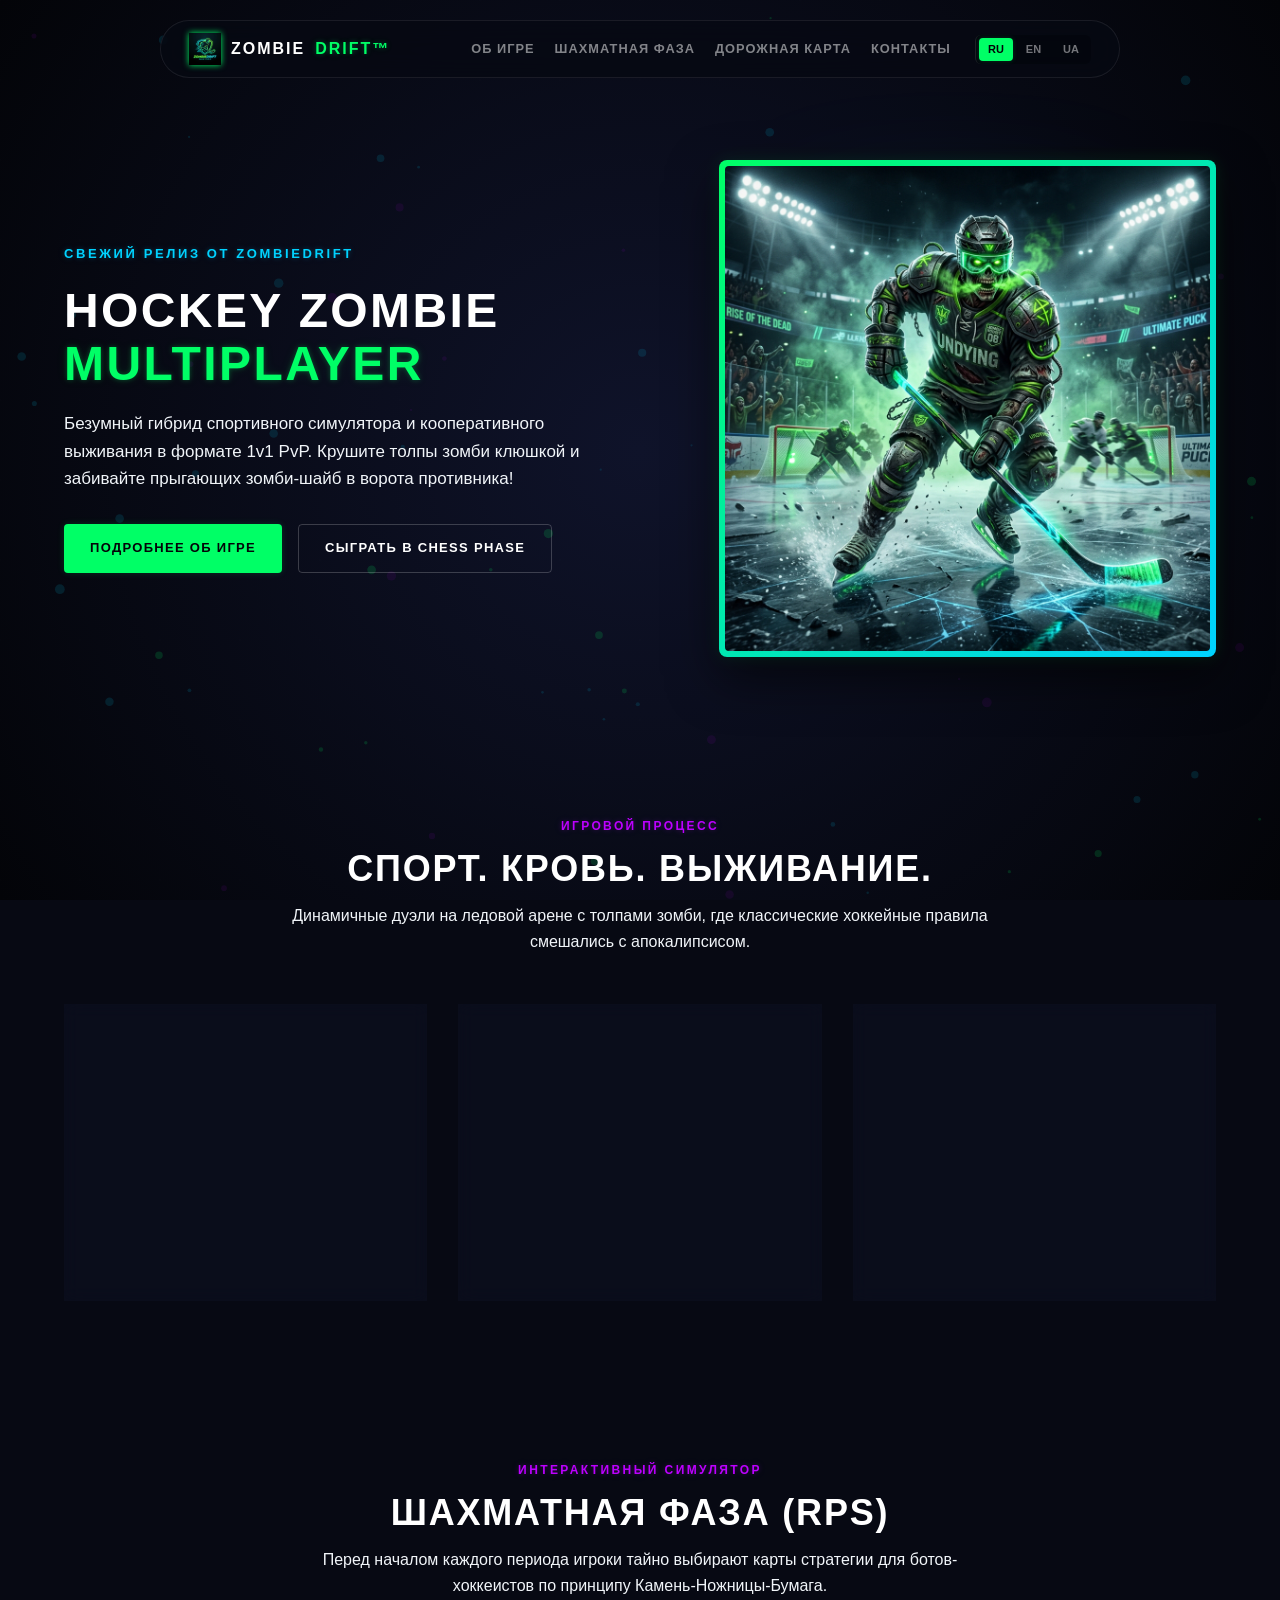
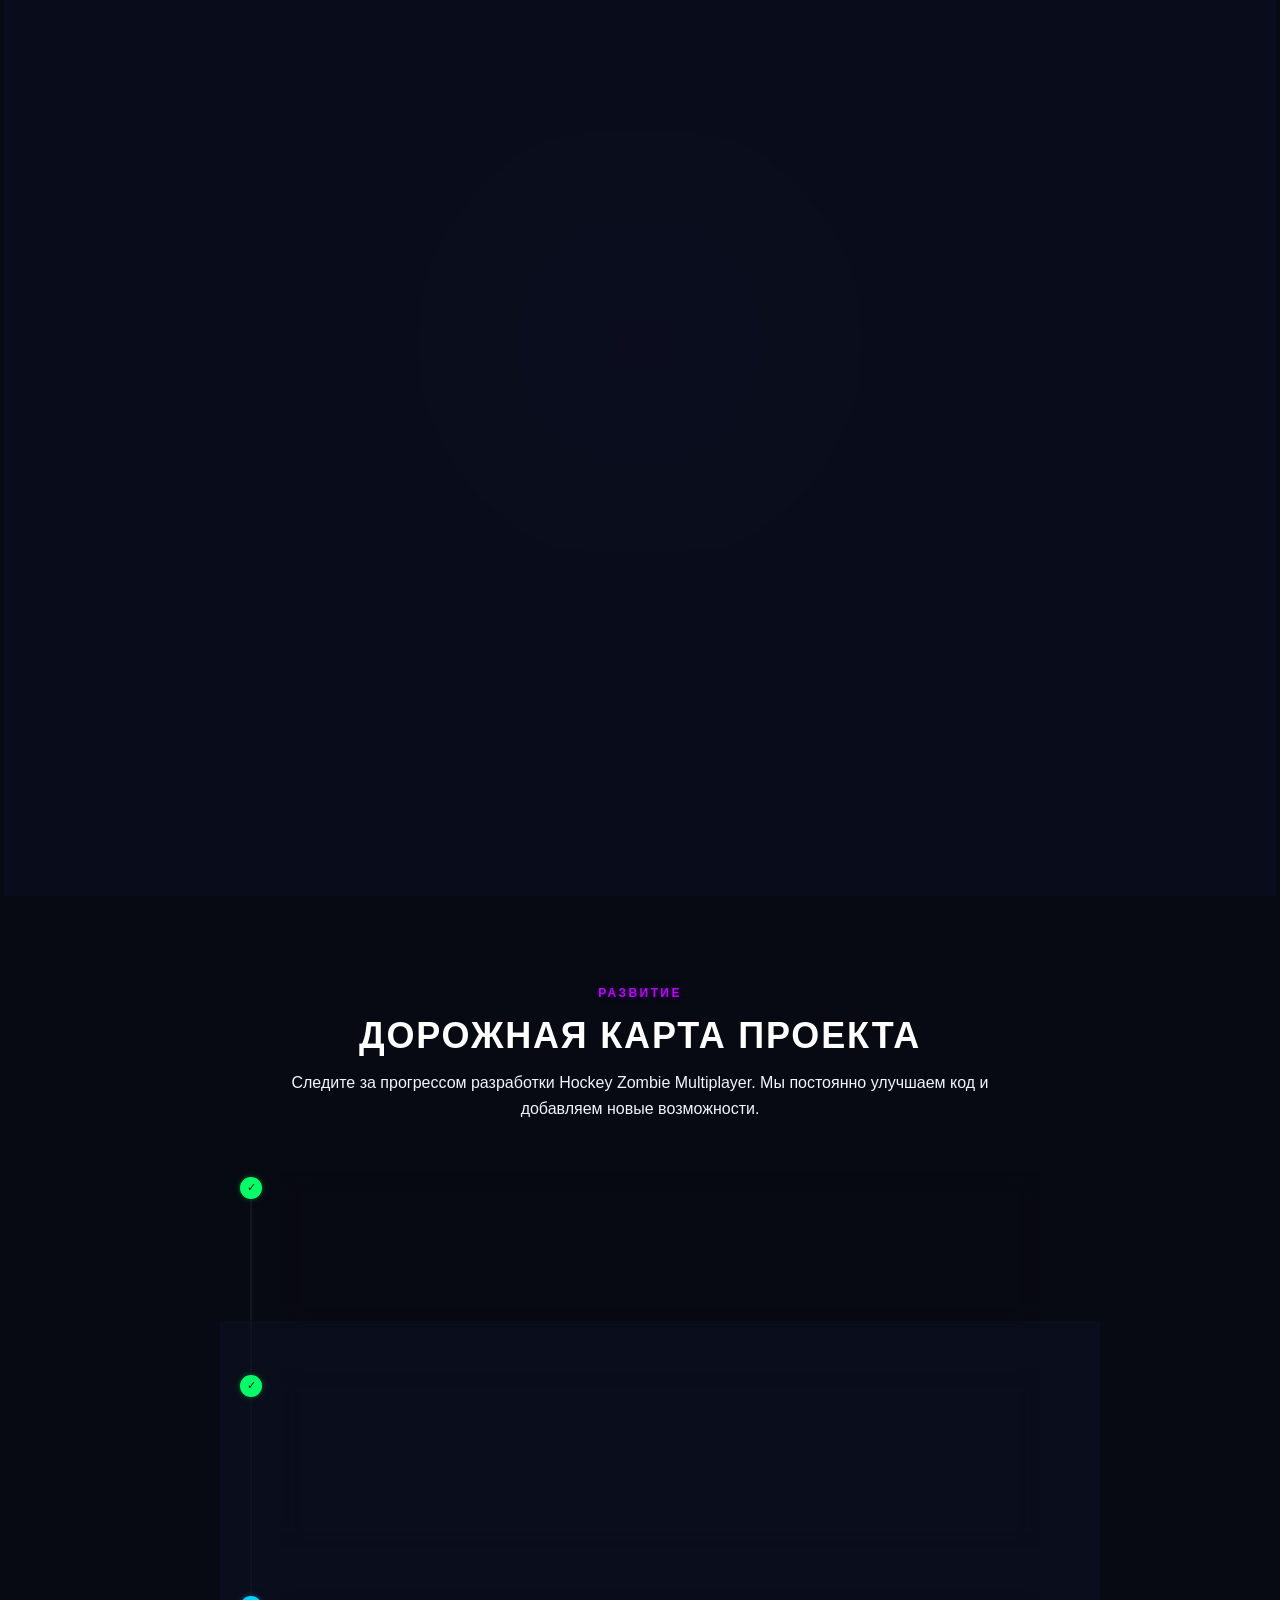
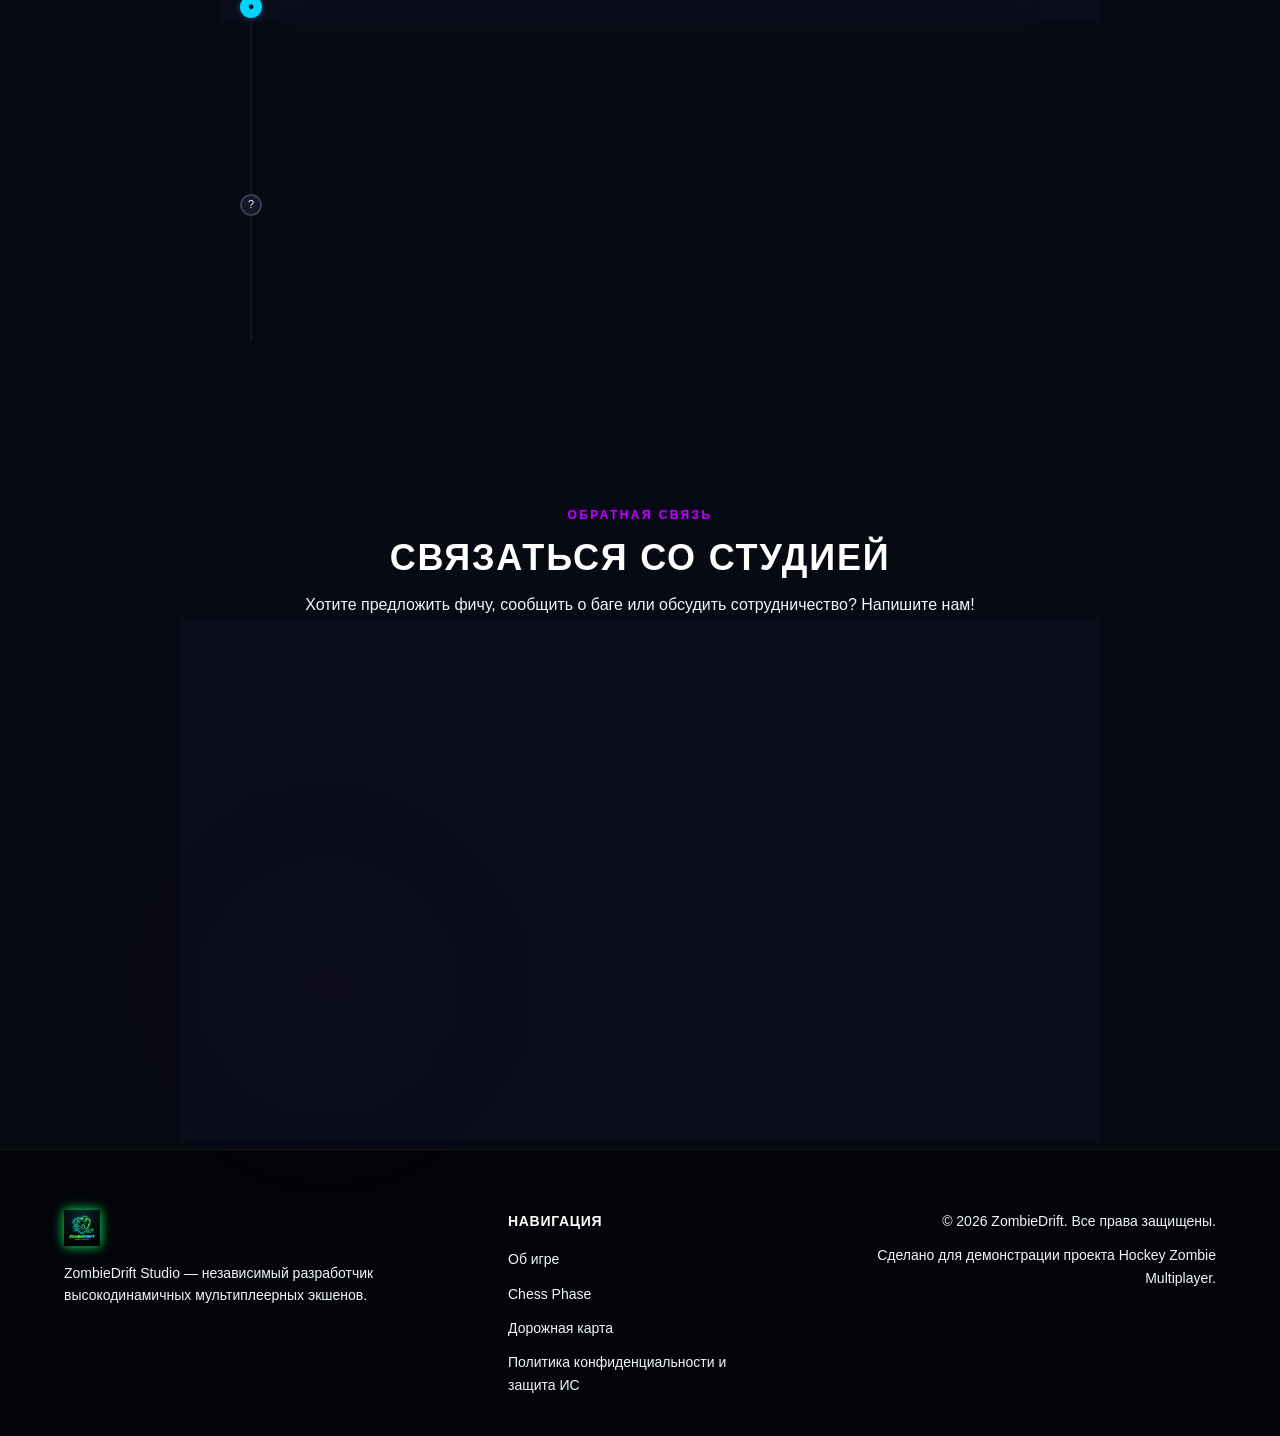
==== index.html @ 7e58b47f "Update index.html" ====
<!DOCTYPE html>
<html lang="ru">
<head>
    <meta charset="UTF-8">
    <meta name="viewport" content="width=device-width, initial-scale=1.0">
    <title data-i18n="doc-title">ZombieDrift Studio™ | Hockey Zombie Multiplayer™</title>
    <meta name="description" content="Официальный сайт игровой студии ZombieDrift. Разработчики безумного спортивного экшена Hockey Zombie Multiplayer. Узнайте больше об игре, игровом процессе и технологиях.">
    <meta name="keywords" content="ZombieDrift, Hockey Zombie, Hockey Zombie Multiplayer, PurrNet, Zero-GC, Unity, 1v1 PvP, инди-игры">
    <link rel="icon" type="image/png" href="assets/zombiedrift_logo.png">
    <link rel="canonical" href="https://zombiedrift.github.io/">
    <meta name="robots" content="index, follow">
    
    <link rel="stylesheet" href="style.css">
</head>
<body>
    <!-- Background Canvas for tech particle effect -->
    <canvas id="bg-canvas"></canvas>

    <!-- Floating Pill Navigation (W&P Style) -->
    <header>
        <nav class="site-nav fade-in" id="site-nav">
            <a href="#hero" class="site-nav__brand">
                <img src="assets/zombiedrift_logo.png" alt="ZombieDrift Logo" class="site-nav__logo">
                <span class="brand-zombie">ZOMBIE</span><span class="brand-drift">DRIFT™</span>
            </a>
            <div class="site-nav__links" id="nav-links">
                <a href="#about-game" class="nav-link" data-i18n="nav-about">
                    <span class="nav-text-desktop">Об игре</span>
                    <span class="nav-text-mobile">Игра</span>
                </a>
                <a href="#chess-phase" class="nav-link" data-i18n="nav-chess">
                    <span class="nav-text-desktop">Шахматная фаза</span>
                    <span class="nav-text-mobile">Chess</span>
                </a>

                <a href="#roadmap" class="nav-link" data-i18n="nav-roadmap">
                    <span class="nav-text-desktop">Дорожная карта</span>
                    <span class="nav-text-mobile">Roadmap</span>
                </a>
                <a href="#contact" class="nav-link" data-i18n="nav-contact">
                    <span class="nav-text-desktop">Контакты</span>
                    <span class="nav-text-mobile">📩</span>
                </a>

                <!-- Language Switcher inside nav links -->
                <div class="lang-switch-wrapper">
                    <button class="lang-btn active" data-lang="ru">RU</button>
                    <button class="lang-btn" data-lang="en">EN</button>
                    <button class="lang-btn" data-lang="ua">UA</button>
                </div>
            </div>

            <!-- Hamburger for mobile -->
            <button class="menu-toggle" id="menu-toggle" aria-label="Toggle Menu">
                <span></span>
                <span></span>
                <span></span>
            </button>
        </nav>
    </header>

    <main>
        <!-- Hero Section -->
        <section class="hero-section" id="hero">
            <div class="hero-glow"></div>
            <div class="container hero-container">
                <div class="hero-content">
                    <span class="hero-tagline" data-i18n="hero-tag">Свежий релиз от ZombieDrift</span>
                    <h1 class="hero-title" data-i18n="hero-title">HOCKEY ZOMBIE<br><span class="highlight-text">MULTIPLAYER</span></h1>
                    <p class="hero-desc" data-i18n="hero-desc">
                        Безумный гибрид спортивного симулятора и кооперативного выживания в формате 1v1 PvP. Крушите толпы зомби клюшкой и забивайте прыгающих зомби-шайб в ворота противника!
                    </p>
                    <div class="hero-buttons">
                        <a href="#about-game" class="btn btn-primary" id="btn-hero-learn" data-i18n="btn-learn">Подробнее об игре</a>
                        <a href="#chess-phase" class="btn btn-secondary" id="btn-hero-play" data-i18n="btn-play-sim">Сыграть в Chess Phase</a>
                    </div>
                </div>
                <div class="hero-visual">
                    <div class="image-wrapper">
                        <img src="assets/hockey_zombie_hero.png" alt="Hockey Zombie Gameplay Hero" class="hero-img">
                        <div class="neon-border-glow"></div>
                    </div>
                </div>
            </div>
        </section>

        <!-- About Game Section -->
        <section class="about-game-section" id="about-game">
            <div class="container">
                <div class="section-header">
                    <span class="section-tag" data-i18n="about-tag">Игровой процесс</span>
                    <h2 class="section-title" data-i18n="about-title">СПОРТ. КРОВЬ. ВЫЖИВАНИЕ.</h2>
                    <p class="section-subtitle" data-i18n="about-subtitle">Динамичные дуэли на ледовой арене с толпами зомби, где классические хоккейные правила смешались с апокалипсисом.</p>
                </div>

                <div class="features-grid">
                    <div class="feature-card">
                        <div class="card-icon icon-pvp"></div>
                        <h3 class="card-title" data-i18n="feat1-title">Интенсивный 1v1 PvP</h3>
                        <p class="card-desc" data-i18n="feat1-desc">Вы играете против реального оппонента. Контролируйте лед, командуйте ботами-помощниками и защищайте свои ворота.</p>
                    </div>
                    <div class="feature-card">
                        <div class="card-icon icon-jumper"></div>
                        <h3 class="card-title" data-i18n="feat2-title">Живые "Зомби-Шайбы"</h3>
                        <p class="card-desc" data-i18n="feat2-desc">Обычные шайбы устарели! Выслеживайте особых зомби-прыгунов (Jumpers), захватывайте их клюшкой и запускайте мощными бросками в ворота.</p>
                    </div>
                    <div class="feature-card">
                        <div class="card-icon icon-horde"></div>
                        <h3 class="card-title" data-i18n="feat3-title">50+ Зомби на арене</h3>
                        <p class="card-desc" data-i18n="feat3-desc">Толпы ходячих мертвецов постоянно мешают игре. Зачищайте лед сильными ударами клюшки, чтобы пробиться к цели.</p>
                    </div>
                </div>
            </div>
        </section>

        <!-- Interactive Chess Phase Simulator -->
        <section class="chess-phase-section" id="chess-phase">
            <div class="section-glow"></div>
            <div class="container">
                <div class="section-header">
                    <span class="section-tag" data-i18n="chess-tag">Интерактивный симулятор</span>
                    <h2 class="section-title" data-i18n="chess-title">ШАХМАТНАЯ ФАЗА (RPS)</h2>
                    <p class="section-subtitle" data-i18n="chess-subtitle">Перед началом каждого периода игроки тайно выбирают карты стратегии для ботов-хоккеистов по принципу Камень-Ножницы-Бумага.</p>
                </div>

                <div class="chess-simulator-box">
                    <div class="simulator-intro">
                        <h3 data-i18n="chess-intro-title">Выберите карту стратегии на следующий период:</h3>
                        <p data-i18n="chess-intro-desc">Ваша тактика определит баффы характеристик (скорость, сила удара, здоровье) ваших ботов-помощников.</p>
                    </div>

                    <div class="cards-container">
                        <div class="chess-card" data-card="attack" id="card-attack">
                            <div class="card-inner">
                                <div class="card-accent accent-attack"></div>
                                <div class="card-glow"></div>
                                <h4 class="card-type" data-i18n="card-att-title">АТАКА</h4>
                                <div class="card-icon-illustration">⚔️</div>
                                <p class="card-benefit" data-i18n="card-att-benefit">Побеждает Контроль<br><small>+25% Сила удара</small></p>
                            </div>
                        </div>

                        <div class="chess-card" data-card="control" id="card-control">
                            <div class="card-inner">
                                <div class="card-accent accent-control"></div>
                                <div class="card-glow"></div>
                                <h4 class="card-type" data-i18n="card-ctrl-title">КОНТРОЛЬ</h4>
                                <div class="card-icon-illustration">🛡️</div>
                                <p class="card-benefit" data-i18n="card-ctrl-benefit">Побеждает Защиту<br><small>+20% Скорость бега</small></p>
                            </div>
                        </div>

                        <div class="chess-card" data-card="defense" id="card-defense">
                            <div class="card-inner">
                                <div class="card-accent accent-defense"></div>
                                <div class="card-glow"></div>
                                <h4 class="card-type" data-i18n="card-def-title">ЗАЩИТА</h4>
                                <div class="card-icon-illustration">🧱</div>
                                <p class="card-benefit" data-i18n="card-def-benefit">Побеждает Атаку<br><small>+30% Здоровье ботов</small></p>
                            </div>
                        </div>
                    </div>

                    <div class="sim-controls">
                        <button id="btn-reveal-choice" class="btn btn-primary btn-disabled" disabled data-i18n="btn-reveal">Раскрыть карты</button>
                        <button id="btn-reset-sim" class="btn btn-secondary btn-hidden" data-i18n="btn-reset">Начать заново</button>
                    </div>

                    <!-- Simulator Output Screen -->
                    <div class="simulator-screen" id="sim-screen">
                        <div class="screen-layout">
                            <div class="player-slot">
                                <h5 data-i18n="sim-your-choice">Ваш выбор</h5>
                                <div class="slot-visual" id="slot-player">—</div>
                            </div>
                            <div class="vs-divider">VS</div>
                            <div class="opponent-slot">
                                <h5 data-i18n="sim-opp-choice">Выбор Соперника</h5>
                                <div class="slot-visual" id="slot-opponent">—</div>
                            </div>
                        </div>
                        <div class="screen-result" id="screen-result-text" data-i18n="sim-start-prompt">Выберите карту выше, чтобы начать...</div>
                    </div>
                </div>
            </div>
        </section>



        <!-- Roadmap / Devlog Section -->
        <section class="roadmap-section" id="roadmap">
            <div class="container">
                <div class="section-header">
                    <span class="section-tag" data-i18n="road-tag">Развитие</span>
                    <h2 class="section-title" data-i18n="road-title">ДОРОЖНАЯ КАРТА ПРОЕКТА</h2>
                    <p class="section-subtitle" data-i18n="road-subtitle">Следите за прогрессом разработки Hockey Zombie Multiplayer. Мы постоянно улучшаем код и добавляем новые возможности.</p>
                </div>

                <div class="roadmap-timeline">
                    <div class="timeline-item completed">
                        <div class="timeline-badge">✓</div>
                        <div class="timeline-content glass-panel">
                            <span class="timeline-date" data-i18n="road-date1">Апрель 2026</span>
                            <h4 data-i18n="road-title1">Игровой пайплайн и ИИ ботов</h4>
                            <p data-i18n="road-desc1">Реализован полный цикл 3-периодного матча, сетевая фаза выбора карт стратегий (Chess Phase) и авторитетный ИИ ботов-хоккеистов, способных бить зомби и забивать прыгунов.</p>
                        </div>
                    </div>

                    <div class="timeline-item completed">
                        <div class="timeline-badge">✓</div>
                        <div class="timeline-content glass-panel">
                            <span class="timeline-date" data-i18n="road-date2">Май 2026</span>
                            <h4 data-i18n="road-title2">Физическая стабильность и кастомизация</h4>
                            <p data-i18n="road-desc2">Интегрирован менеджер данных игрока (PlayerDataManager) с поддержкой PlayerPrefs. Добавлена NaN-валидация для пресечения PhysX крашей на сервере. Подготовлен визуальный контроллер смены материалов.</p>
                        </div>
                    </div>

                    <div class="timeline-item active">
                        <div class="timeline-badge">●</div>
                        <div class="timeline-content glass-panel animate-pulse-border">
                            <span class="timeline-date" data-i18n="road-date3">Июнь 2026 (Текущий этап)</span>
                            <h4 data-i18n="road-title3">🧟 Исправление синхронизации зомби & Скины</h4>
                            <p data-i18n="road-desc3">Оптимизация работы Rigidbody и NavMeshAgent зомби на стороне клиента (избавление от подергиваний). Развертывание UI смены скинов хоккеистов на ParrelSync мультиплеерных тестах.</p>
                        </div>
                    </div>

                    <div class="timeline-item future">
                        <div class="timeline-badge">?</div>
                        <div class="timeline-content glass-panel">
                            <span class="timeline-date" data-i18n="road-date4">Июль - Август 2026</span>
                            <h4 data-i18n="road-title4">Геймплей и защита</h4>
                            <p data-i18n="road-desc4">Внедрение механики фрейл-стейта при пропущенных голах от зомби, аудиосистемы озвучки голов и серверного античита (Server-side validation) с лагокомпенсацией для "шайбы".</p>
                        </div>
                    </div>
                </div>
            </div>
        </section>

        <!-- Contact Section -->
        <section class="contact-section" id="contact">
            <div class="contact-glow"></div>
            <div class="container">
                <div class="section-header">
                    <span class="section-tag" data-i18n="cont-tag">Обратная связь</span>
                    <h2 class="section-title" data-i18n="cont-title">СВЯЗАТЬСЯ СО СТУДИЕЙ</h2>
                    <p class="section-subtitle" data-i18n="cont-subtitle">Хотите предложить фичу, сообщить о баге или обсудить сотрудничество? Напишите нам!</p>
                </div>

                <div class="contact-box glass-panel">
                    <form id="studio-contact-form" class="contact-form">
                        <div class="form-row">
                            <div class="form-col">
                                <label for="form-name" data-i18n="cont-label-name">Ваше имя</label>
                                <input type="text" id="form-name" required placeholder="Максим">
                            </div>
                            <div class="form-col">
                                <label for="form-email" data-i18n="cont-label-email">Эл. почта</label>
                                <input type="email" id="form-email" required placeholder="player@zombiedrift.com">
                            </div>
                        </div>
                        <div class="form-group">
                            <label for="form-message" data-i18n="cont-label-msg">Сообщение</label>
                            <textarea id="form-message" rows="5" required placeholder="Расскажите нам о ваших идеях по улучшению физики зомби или сетевого кода..."></textarea>
                        </div>
                        <div class="form-actions">
                            <button type="submit" id="btn-submit-form" class="btn btn-primary" data-i18n="btn-send">Отправить сообщение</button>
                        </div>
                        <div id="form-feedback" class="form-feedback-message hidden"></div>
                    </form>
                </div>
            </div>
        </section>
    </main>

    <!-- Footer -->
    <footer class="main-footer">
        <div class="container footer-container">
            <div class="footer-brand">
                <img src="assets/zombiedrift_logo.png" alt="ZombieDrift Studio" class="footer-logo">
                <p data-i18n="foot-desc">ZombieDrift Studio — независимый разработчик высокодинамичных мультиплеерных экшенов.</p>
            </div>
            <div class="footer-links">
                <h4 data-i18n="foot-nav-title">Навигация</h4>
                <ul>
                    <li><a href="#about-game" data-i18n="nav-about">Об игре</a></li>
                    <li><a href="#chess-phase" data-i18n="nav-chess">Chess Phase</a></li>

                    <li><a href="#roadmap" data-i18n="nav-roadmap">Дорожная карта</a></li>
                    <li><a href="privacy.html" data-i18n="foot-legal-link">Политика конфиденциальности и защита ИС</a></li>
                </ul>
            </div>
            <div class="footer-credits">
                <p data-i18n="foot-copy">&copy; 2026 ZombieDrift. Все права защищены.</p>
                <p data-i18n="foot-credits">Сделано для демонстрации проекта Hockey Zombie Multiplayer.</p>
            </div>
        </div>
    </footer>

    <script src="script.js"></script>
</body>
</html>
---- style.css ----
/* ==========================================================================
   ZOMBIEDRIFT STUDIO - DESIGN SYSTEM & STYLESHEET
   ========================================================================== */

/* --- Roboto Font Faces (SF Pro Alternative - Full Unicode Support) --- */
@font-face {
    font-family: 'Roboto';
    src: url('assets/fonts/SFPro/Roboto-Regular.woff2') format('woff2');
    font-weight: 400;
    font-style: normal;
    font-display: swap;
}

@font-face {
    font-family: 'Roboto';
    src: url('assets/fonts/SFPro/Roboto-Medium.woff2') format('woff2');
    font-weight: 500;
    font-style: normal;
    font-display: swap;
}

@font-face {
    font-family: 'Roboto';
    src: url('assets/fonts/SFPro/Roboto-Bold.woff2') format('woff2');
    font-weight: 700;
    font-style: normal;
    font-display: swap;
}

/* --- Custom Variables & Theme Tokens --- */
:root {
    --bg-dark: #070913;
    --bg-darker: #030408;
    --bg-panel: rgba(13, 18, 36, 0.55);
    --bg-panel-hover: rgba(22, 30, 58, 0.7);
    --border-glass: 1px solid rgba(255, 255, 255, 0.08);
    --border-glass-active: 1px solid rgba(0, 255, 102, 0.4);
    --shadow-glass: 0 12px 40px 0 rgba(0, 0, 0, 0.6);
    
    /* Neon Colors */
    --neon-green: #00ff66;
    --neon-cyan: #00d2ff;
    --neon-magenta: #bd00ff;
    --neon-purple: #8200ff;
    --neon-gold: #ffcc00;
    
    /* Glow Effects (50% Reduced) */
    --glow-green: 0 0 5px rgba(0, 255, 102, 0.25), 0 0 12px rgba(0, 255, 102, 0.1);
    --glow-cyan: 0 0 5px rgba(0, 210, 255, 0.25), 0 0 12px rgba(0, 210, 255, 0.1);
    --glow-magenta: 0 0 5px rgba(189, 0, 255, 0.25), 0 0 12px rgba(189, 0, 255, 0.1);
    --glow-gold: 0 0 5px rgba(255, 204, 0, 0.25), 0 0 12px rgba(255, 204, 0, 0.1);
    
    /* Typography */
    --font-heading: 'Roboto', -apple-system, BlinkMacSystemFont, "Segoe UI", sans-serif;
    --font-body: 'Roboto', -apple-system, BlinkMacSystemFont, "Segoe UI", sans-serif;
    
    /* Layout Constants */
    --container-width: 1200px;
    --header-height: 80px;
    
    /* Custom Swatch Colors (Used by Player Customizer) */
    --player-color: #00ff66;
    --player-visor-color: #00ff66;
}

/* --- Base & Reset Styles --- */
* {
    box-sizing: border-box;
    margin: 0;
    padding: 0;
}

html {
    scroll-behavior: smooth;
}

body {
    background-color: var(--bg-dark);
    color: #f1f5f9;
    font-family: var(--font-body);
    font-size: 16px;
    line-height: 1.6;
    overflow-x: hidden;
    position: relative;
}

/* Custom Scrollbar */
::-webkit-scrollbar {
    width: 8px;
}
::-webkit-scrollbar-track {
    background: var(--bg-darker);
}
::-webkit-scrollbar-thumb {
    background: #1b223c;
    border-radius: 4px;
}
::-webkit-scrollbar-thumb:hover {
    background: var(--neon-green);
}

/* Background Particle Canvas */
#bg-canvas {
    position: fixed;
    top: 0;
    left: 0;
    width: 100vw;
    height: 100vh;
    z-index: -1;
    pointer-events: none;
    background: radial-gradient(circle at 50% 50%, #0f132a 0%, var(--bg-darker) 100%);
}

/* Typography Presets */
h1, h2, h3, h4, h5, h6 {
    font-family: var(--font-heading);
    font-weight: 700;
    letter-spacing: 0.05em;
    color: #ffffff;
}

a {
    color: inherit;
    text-decoration: none;
}

ul {
    list-style: none;
}

img {
    max-width: 100%;
    height: auto;
    display: block;
}

.container {
    max-width: var(--container-width);
    margin: 0 auto;
    padding: 0 24px;
    position: relative;
    z-index: 1;
}

/* --- Glowing Effects & Text --- */
.highlight-text {
    color: var(--neon-green);
    text-shadow: var(--glow-green);
}

.text-neon-cyan {
    color: var(--neon-cyan);
    text-shadow: var(--glow-cyan);
}

.text-neon-green {
    color: var(--neon-green);
    text-shadow: var(--glow-green);
}

.text-neon-magenta {
    color: var(--neon-magenta);
    text-shadow: var(--glow-magenta);
}

/* --- Common Components (Buttons & Panels) --- */
.btn {
    display: inline-flex;
    align-items: center;
    justify-content: center;
    font-family: var(--font-heading);
    font-size: 13px;
    font-weight: 600;
    text-transform: uppercase;
    letter-spacing: 0.1em;
    padding: 13px 26px;
    border-radius: 4px;
    cursor: pointer;
    transition: all 0.3s cubic-bezier(0.4, 0, 0.2, 1);
    border: none;
    outline: none;
    text-align: center;
}

.btn-sm {
    padding: 10px 18px;
    font-size: 11px;
}

.btn-primary {
    background-color: var(--neon-green);
    color: var(--bg-darker);
    box-shadow: 0 0 7px rgba(0, 255, 102, 0.15);
}

.btn-primary:hover {
    background-color: #ffffff;
    box-shadow: 0 0 25px rgba(255, 255, 255, 0.5);
    transform: translateY(-2px);
}

.btn-secondary {
    background-color: transparent;
    color: #ffffff;
    border: 1px solid rgba(255, 255, 255, 0.2);
}

.btn-secondary:hover {
    border-color: var(--neon-cyan);
    color: var(--neon-cyan);
    box-shadow: 0 0 7px rgba(0, 210, 255, 0.1);
    transform: translateY(-2px);
}

.btn-disabled {
    opacity: 0.5;
    cursor: not-allowed !important;
    pointer-events: none;
}

.btn-hidden {
    display: none !important;
}

.glass-panel {
    background: var(--bg-panel);
    backdrop-filter: blur(12px);
    -webkit-backdrop-filter: blur(12px);
    border: var(--border-glass);
    border-radius: 8px;
    box-shadow: var(--shadow-glass);
    transition: border 0.3s, transform 0.3s;
}

/* --- Floating Pill Navigation (W&P Style) --- */
.site-nav {
    position: fixed;
    top: 20px;
    left: 50%;
    transform: translateX(-50%);
    width: calc(100% - 40px);
    max-width: 960px;
    background: rgba(7, 9, 19, 0.82);
    backdrop-filter: blur(14px);
    -webkit-backdrop-filter: blur(14px);
    border: 1px solid rgba(255, 255, 255, 0.08);
    border-radius: 40px;
    padding: 12px 28px;
    display: flex;
    justify-content: space-between;
    align-items: center;
    z-index: 1000;
}

.site-nav__brand {
    display: flex;
    align-items: center;
    gap: 10px;
    font-family: var(--font-heading);
    font-weight: 900;
    font-size: 1rem;
    letter-spacing: 2px;
    color: #ffffff;
    transition: color 0.3s;
    white-space: nowrap;
}

.site-nav__logo {
    width: 32px;
    height: 32px;
    filter: drop-shadow(0 0 3px var(--neon-green));
}

.brand-zombie {
    color: #ffffff;
    transition: color 0.3s;
}

.brand-drift {
    color: var(--neon-green);
    text-shadow: var(--glow-green);
    transition: color 0.3s;
}

.site-nav__brand:hover .brand-zombie {
    color: var(--neon-cyan);
}

.site-nav__brand:hover .brand-drift {
    color: #ffffff;
    text-shadow: none;
}

.site-nav__links {
    display: flex;
    align-items: center;
    gap: 20px;
}

.nav-link {
    font-family: var(--font-heading);
    font-size: 0.8rem;
    font-weight: 600;
    text-transform: uppercase;
    letter-spacing: 0.08em;
    color: rgba(255, 255, 255, 0.5);
    transition: color 0.3s;
    position: relative;
    padding: 6px 0;
    white-space: nowrap;
}

.nav-link:hover {
    color: #ffffff;
}

.nav-text-desktop {
    display: inline;
}

.nav-text-mobile {
    display: none;
}

/* Language Switcher inside Nav */
.lang-switch-wrapper {
    display: flex;
    gap: 4px;
    border-left: 1px solid rgba(255, 255, 255, 0.1);
    padding-left: 16px;
    margin-left: 4px;
    background: rgba(0, 0, 0, 0.25);
    border-radius: 6px;
    padding: 3px 3px 3px 3px;
}

.lang-btn {
    background: transparent;
    border: none;
    color: rgba(255, 255, 255, 0.45);
    font-family: var(--font-heading);
    font-size: 11px;
    font-weight: 800;
    padding: 5px 9px;
    border-radius: 4px;
    cursor: pointer;
    transition: all 0.25s ease;
}

.lang-btn:hover {
    color: #ffffff;
    background: rgba(255, 255, 255, 0.06);
}

.lang-btn.active {
    background: var(--neon-green);
    color: var(--bg-darker);
    box-shadow: 0 0 5px rgba(0, 255, 102, 0.175);
}

/* Hamburger Toggle Button */
.menu-toggle {
    display: none;
    flex-direction: column;
    justify-content: space-between;
    width: 24px;
    height: 16px;
    background: transparent;
    border: none;
    cursor: pointer;
    padding: 0;
    z-index: 1001;
}

.menu-toggle span {
    display: block;
    width: 100%;
    height: 2px;
    background-color: #ffffff;
    transition: all 0.3s cubic-bezier(0.25, 0.8, 0.25, 1);
    transform-origin: center;
}

/* Animate Hamburger into X when active */
.menu-toggle.active span:nth-child(1) {
    transform: translateY(7px) rotate(45deg);
}
.menu-toggle.active span:nth-child(2) {
    opacity: 0;
}
.menu-toggle.active span:nth-child(3) {
    transform: translateY(-7px) rotate(-45deg);
}

/* Fade-in Animations */
.fade-in {
    opacity: 0;
    transform: translateY(20px);
    animation: fadeUp 0.6s ease forwards;
}

/* Prevents conflict between translateX centering and fadeUp translateY */
.site-nav.fade-in {
    opacity: 0;
    transform: translate(-50%, 30px);
    animation: navFadeUp 0.7s ease forwards;
}

@keyframes fadeUp {
    to {
        opacity: 1;
        transform: translateY(0);
    }
}

@keyframes navFadeUp {
    to {
        opacity: 1;
        transform: translate(-50%, 0);
    }
}

/* --- Hero Section --- */
.hero-section {
    padding: 160px 0 80px 0;
    position: relative;
    overflow: hidden;
}

.hero-glow {
    position: absolute;
    top: 20%;
    right: 10%;
    width: 400px;
    height: 400px;
    background: radial-gradient(circle, rgba(0, 255, 102, 0.08) 0%, rgba(0, 210, 255, 0.04) 50%, rgba(0,0,0,0) 100%);
    z-index: 0;
    filter: blur(40px);
}

.hero-container {
    display: grid;
    grid-template-columns: 1.1fr 0.9fr;
    gap: 48px;
    align-items: center;
}

.hero-content {
    display: flex;
    flex-direction: column;
    gap: 20px;
}

.hero-tagline {
    font-family: var(--font-heading);
    font-size: 13px;
    font-weight: 700;
    text-transform: uppercase;
    letter-spacing: 0.2em;
    color: var(--neon-cyan);
    text-shadow: var(--glow-cyan);
}

.hero-title {
    font-size: 48px;
    line-height: 1.1;
    font-weight: 900;
}

.hero-desc {
    color: var(--text-muted);
    font-size: 17px;
    max-width: 540px;
}

.hero-buttons {
    display: flex;
    flex-wrap: wrap;
    gap: 16px;
    margin-top: 12px;
}

.hero-visual {
    display: flex;
    justify-content: center;
    position: relative;
    width: 100%;
}

.image-wrapper {
    position: relative;
    border-radius: 8px;
    padding: 6px;
    background: linear-gradient(135deg, var(--neon-green) 0%, var(--neon-cyan) 100%);
    box-shadow: 0 20px 50px rgba(0, 0, 0, 0.6);
    max-width: 100%;
}

.hero-img {
    border-radius: 4px;
    width: 100%;
    object-fit: cover;
}

.neon-border-glow {
    position: absolute;
    top: 0;
    left: 0;
    width: 100%;
    height: 100%;
    border-radius: 8px;
    box-shadow: 0 0 15px rgba(0, 255, 102, 0.1);
    animation: pulseGlow 4s infinite alternate;
    pointer-events: none;
}

/* --- Sections Commons --- */
section {
    padding: 80px 0;
}

.section-header {
    text-align: center;
    max-width: 700px;
    margin: 0 auto 50px auto;
    display: flex;
    flex-direction: column;
    gap: 12px;
}

.section-tag {
    font-family: var(--font-heading);
    font-size: 12px;
    font-weight: 700;
    text-transform: uppercase;
    letter-spacing: 0.2em;
    color: var(--neon-magenta);
    text-shadow: var(--glow-magenta);
}

.section-title {
    font-size: 36px;
    font-weight: 800;
    line-height: 1.2;
}

.section-subtitle {
    color: var(--text-muted);
    font-size: 16px;
}

/* --- About Game Section --- */
.features-grid {
    display: grid;
    grid-template-columns: repeat(3, 1fr);
    gap: 32px;
}

.feature-card {
    background: var(--bg-panel);
    backdrop-filter: blur(8px);
    border: var(--border-glass);
    border-radius: 8px;
    padding: 40px 24px;
    text-align: center;
    transition: all 0.3s ease;
    display: flex;
    flex-direction: column;
    align-items: center;
    gap: 16px;
}

.feature-card:hover {
    transform: translateY(-8px);
    border-color: rgba(0, 255, 102, 0.3);
    box-shadow: 0 5px 15px rgba(0, 255, 102, 0.05);
}

.card-icon {
    width: 64px;
    height: 64px;
    border-radius: 50%;
    display: flex;
    align-items: center;
    justify-content: center;
    font-size: 28px;
    background: rgba(255, 255, 255, 0.03);
    border: 1px dashed rgba(255, 255, 255, 0.1);
    position: relative;
}

.feature-card:hover .card-icon {
    background: rgba(0, 255, 102, 0.05);
    border: 1px dashed var(--neon-green);
    box-shadow: var(--glow-green);
}

/* Emojis placement */
.icon-pvp::before { content: "🏒"; }
.icon-jumper::before { content: "🧟"; }
.icon-horde::before { content: "💀"; }

.card-title {
    font-size: 18px;
    font-weight: 600;
}

.card-desc {
    color: var(--text-muted);
    font-size: 14px;
}

/* --- Interactive Chess Phase Simulator --- */
.chess-phase-section {
    position: relative;
}

.section-glow {
    position: absolute;
    top: 50%;
    left: 50%;
    transform: translate(-50%, -50%);
    width: 600px;
    height: 400px;
    background: radial-gradient(circle, rgba(189, 0, 255, 0.05) 0%, rgba(0,0,0,0) 70%);
    z-index: 0;
    pointer-events: none;
}

.chess-simulator-box {
    background: rgba(10, 15, 30, 0.8);
    backdrop-filter: blur(16px);
    border: var(--border-glass);
    border-radius: 12px;
    padding: 40px;
    box-shadow: var(--shadow-glass);
    display: flex;
    flex-direction: column;
    align-items: center;
    gap: 32px;
    z-index: 1;
    position: relative;
    width: 100%;
}

.simulator-intro {
    text-align: center;
    max-width: 600px;
}

.simulator-intro h3 {
    font-size: 20px;
    margin-bottom: 8px;
}

.simulator-intro p {
    color: var(--text-muted);
    font-size: 14px;
}

.cards-container {
    display: flex;
    justify-content: center;
    gap: 20px;
    width: 100%;
    max-width: 800px;
}

.chess-card {
    flex: 1;
    min-width: 140px;
    max-width: 220px;
    height: 280px;
    cursor: pointer;
    perspective: 1000px;
}

.card-inner {
    position: relative;
    width: 100%;
    height: 100%;
    background: #0f1426;
    border: 1px solid rgba(255, 255, 255, 0.05);
    border-radius: 10px;
    padding: 24px 12px;
    display: flex;
    flex-direction: column;
    align-items: center;
    justify-content: space-between;
    transition: all 0.4s cubic-bezier(0.25, 0.8, 0.25, 1);
    box-shadow: 0 4px 20px rgba(0, 0, 0, 0.4);
    overflow: hidden;
}

.card-accent {
    position: absolute;
    top: 0;
    left: 0;
    width: 100%;
    height: 4px;
}

.accent-attack { background-color: var(--neon-magenta); }
.accent-control { background-color: var(--neon-cyan); }
.accent-defense { background-color: var(--neon-green); }

.card-glow {
    position: absolute;
    top: 0;
    left: 0;
    width: 100%;
    height: 100%;
    opacity: 0;
    pointer-events: none;
    transition: opacity 0.3s;
    box-shadow: inset 0 0 20px rgba(255, 255, 255, 0.05);
}

.chess-card:hover .card-inner {
    transform: translateY(-8px);
    border-color: rgba(255, 255, 255, 0.2);
    box-shadow: 0 15px 35px rgba(0, 0, 0, 0.6);
}

/* Selected State */
.chess-card.selected .card-inner {
    transform: translateY(-10px) scale(1.03);
    box-shadow: 0 15px 40px rgba(0, 0, 0, 0.8);
}

.chess-card.selected .card-inner .card-glow {
    opacity: 1;
}

.chess-card.selected[data-card="attack"] .card-inner { border-color: var(--neon-magenta); box-shadow: 0 0 12px rgba(189, 0, 255, 0.15); }
.chess-card.selected[data-card="control"] .card-inner { border-color: var(--neon-cyan); box-shadow: 0 0 12px rgba(0, 210, 255, 0.15); }
.chess-card.selected[data-card="defense"] .card-inner { border-color: var(--neon-green); box-shadow: 0 0 12px rgba(0, 255, 102, 0.15); }

.card-type {
    font-size: 15px;
    letter-spacing: 0.15em;
}

.card-icon-illustration {
    font-size: 48px;
    margin: 12px 0;
    transition: transform 0.3s;
}

.chess-card:hover .card-icon-illustration {
    transform: scale(1.1);
}

.card-benefit {
    font-size: 11px;
    text-align: center;
    color: var(--text-muted);
    line-height: 1.4;
}

.card-benefit small {
    display: block;
    margin-top: 4px;
    color: #ffffff;
    font-weight: 600;
}

.sim-controls {
    display: flex;
    gap: 16px;
}

/* CRT Screen Output Box */
.simulator-screen {
    width: 100%;
    max-width: 640px;
    background: #040810;
    border: 2px solid #14203d;
    border-radius: 6px;
    padding: 24px;
    position: relative;
    overflow: hidden;
    display: flex;
    flex-direction: column;
    align-items: center;
    gap: 16px;
}

/* CRT Screen FX */
.simulator-screen::before {
    content: " ";
    display: block;
    position: absolute;
    top: 0; left: 0; bottom: 0; right: 0;
    background: linear-gradient(rgba(18, 16, 16, 0) 50%, rgba(0, 0, 0, 0.25) 50%), linear-gradient(90deg, rgba(255, 0, 0, 0.06), rgba(0, 255, 0, 0.02), rgba(0, 0, 255, 0.06));
    z-index: 2;
    background-size: 100% 4px, 6px 100%;
    pointer-events: none;
}

.screen-layout {
    display: flex;
    align-items: center;
    justify-content: space-between;
    width: 100%;
    z-index: 1;
    gap: 12px;
}

.player-slot, .opponent-slot {
    flex: 1;
    display: flex;
    flex-direction: column;
    align-items: center;
    gap: 8px;
}

.player-slot h5, .opponent-slot h5 {
    font-size: 11px;
    color: var(--text-muted);
    text-transform: uppercase;
    letter-spacing: 0.1em;
    text-align: center;
}

.slot-visual {
    width: 100%;
    max-width: 160px;
    height: 50px;
    background: #0a0d18;
    border: 1px solid rgba(255, 255, 255, 0.05);
    border-radius: 4px;
    display: flex;
    align-items: center;
    justify-content: center;
    font-family: var(--font-heading);
    font-size: 13px;
    font-weight: bold;
    letter-spacing: 0.05em;
    transition: all 0.3s;
    text-align: center;
    padding: 0 8px;
}

.vs-divider {
    font-family: var(--font-heading);
    font-size: 18px;
    font-weight: 900;
    color: rgba(255, 255, 255, 0.15);
    padding: 0 8px;
}

.screen-result {
    font-family: var(--font-heading);
    font-size: 13px;
    text-align: center;
    padding: 12px;
    width: 100%;
    background: rgba(255, 255, 255, 0.02);
    border-top: 1px dashed rgba(255, 255, 255, 0.08);
    color: var(--text-muted);
    z-index: 1;
    min-height: 48px;
    display: flex;
    align-items: center;
    justify-content: center;
    line-height: 1.5;
}

/* --- Player Customizer Section --- */
.customizer-grid {
    display: grid;
    grid-template-columns: 1fr 1fr;
    gap: 40px;
    align-items: stretch;
}

.config-panel {
    padding: 40px;
    display: flex;
    flex-direction: column;
    gap: 24px;
}

.config-panel h3 {
    font-size: 20px;
    margin-bottom: -10px;
    border-left: 3px solid var(--neon-green);
    padding-left: 12px;
}

.input-group, .color-picker-group, .skin-selector-group {
    display: flex;
    flex-direction: column;
    gap: 8px;
}

.input-group label, .color-picker-group label, .skin-selector-group label {
    font-size: 12px;
    font-family: var(--font-heading);
    text-transform: uppercase;
    letter-spacing: 0.1em;
    color: var(--text-muted);
}

.config-panel input[type="text"] {
    background: rgba(0, 0, 0, 0.3);
    border: 1px solid rgba(255, 255, 255, 0.1);
    padding: 12px 16px;
    border-radius: 4px;
    color: #ffffff;
    font-family: var(--font-body);
    font-size: 15px;
    transition: all 0.3s;
}

.config-panel input[type="text"]:focus {
    border-color: var(--neon-green);
    box-shadow: 0 0 10px rgba(0, 255, 102, 0.25);
    outline: none;
}

.color-options {
    display: flex;
    flex-wrap: wrap;
    gap: 12px;
}

.color-btn {
    width: 38px;
    height: 38px;
    border-radius: 50%;
    cursor: pointer;
    border: 2px solid transparent;
    transition: transform 0.2s, border-color 0.2s;
}

.color-btn:hover {
    transform: scale(1.1);
}

.color-btn.active {
    border-color: #ffffff;
    box-shadow: 0 0 12px rgba(255, 255, 255, 0.3);
}

.custom-select {
    background: rgba(0, 0, 0, 0.3);
    border: 1px solid rgba(255, 255, 255, 0.1);
    padding: 12px;
    border-radius: 4px;
    color: #ffffff;
    font-family: var(--font-body);
    font-size: 14px;
    cursor: pointer;
    outline: none;
    transition: all 0.3s;
    width: 100%;
}

.custom-select:focus {
    border-color: var(--neon-cyan);
}

/* Customizer Preview Box */
.preview-panel {
    padding: 40px;
    display: flex;
    justify-content: center;
    align-items: center;
    position: relative;
    overflow: hidden;
}

.jersey-preview {
    display: flex;
    flex-direction: column;
    align-items: center;
    width: 100%;
    max-width: 300px;
    gap: 20px;
}

.nameplate {
    background: rgba(0, 0, 0, 0.8);
    border: 1.5px solid var(--player-color);
    box-shadow: 0 0 15px var(--player-color);
    padding: 6px 20px;
    font-family: var(--font-heading);
    font-size: 13px;
    font-weight: bold;
    text-transform: uppercase;
    letter-spacing: 0.15em;
    border-radius: 4px;
    color: #ffffff;
    min-width: 140px;
    text-align: center;
    transition: all 0.3s;
}

.player-svg-container {
    width: 100%;
    max-width: 200px;
    height: auto;
    aspect-ratio: 200/280;
}

/* SVG Fill Customizations */
#player-jersey {
    fill: var(--player-color);
    transition: fill 0.3s ease;
}

#player-visor {
    fill: var(--player-visor-color);
    transition: fill 0.3s ease;
}

#player-armor {
    fill: var(--player-color);
    filter: brightness(0.85);
    transition: fill 0.3s ease;
}

.custom-status {
    font-family: var(--font-heading);
    font-size: 10px;
    letter-spacing: 0.1em;
    color: var(--text-muted);
    display: flex;
    align-items: center;
    gap: 6px;
}

.pulse-indicator {
    width: 6px;
    height: 6px;
    border-radius: 50%;
    background-color: var(--neon-green);
    box-shadow: var(--glow-green);
    animation: blinkIndicator 1.5s infinite;
}

/* --- Roadmap / Devlog Section --- */
.roadmap-timeline {
    position: relative;
    max-width: 800px;
    margin: 0 auto;
    padding-left: 40px;
}

.roadmap-timeline::before {
    content: '';
    position: absolute;
    left: 10px;
    top: 5px;
    bottom: 5px;
    width: 2px;
    background: rgba(255, 255, 255, 0.05);
}

.timeline-item {
    position: relative;
    margin-bottom: 40px;
}

.timeline-item:last-child {
    margin-bottom: 0;
}

.timeline-badge {
    position: absolute;
    left: -40px;
    top: 6px;
    width: 22px;
    height: 22px;
    border-radius: 50%;
    background: #121829;
    border: 2px solid rgba(255, 255, 255, 0.15);
    display: flex;
    align-items: center;
    justify-content: center;
    font-size: 11px;
    color: var(--text-muted);
    z-index: 2;
    transition: all 0.3s;
}

.timeline-content {
    padding: 24px;
}

.timeline-date {
    font-family: var(--font-heading);
    font-size: 11px;
    font-weight: 700;
    letter-spacing: 0.1em;
    color: var(--text-muted);
    margin-bottom: 6px;
    display: inline-block;
}

.timeline-content h4 {
    font-size: 16px;
    margin-bottom: 8px;
}

.timeline-content p {
    font-size: 14px;
    color: var(--text-muted);
}

/* State Modifiers */
.timeline-item.completed .timeline-badge {
    background: var(--neon-green);
    border-color: var(--neon-green);
    color: var(--bg-darker);
    box-shadow: var(--glow-green);
}
.timeline-item.completed .timeline-content {
    border-left: 2px solid var(--neon-green);
}

.timeline-item.active .timeline-badge {
    background: var(--neon-cyan);
    border-color: var(--neon-cyan);
    color: var(--bg-darker);
    box-shadow: var(--glow-cyan);
}
.timeline-item.active .timeline-content {
    border-left: 2px solid var(--neon-cyan);
}

.animate-pulse-border {
    animation: borderPulse 2s infinite alternate;
}

/* --- Contact Section --- */
.contact-section {
    position: relative;
}

.contact-glow {
    position: absolute;
    top: 50%;
    left: 10%;
    width: 400px;
    height: 400px;
    background: radial-gradient(circle, rgba(189, 0, 255, 0.04) 0%, rgba(0,0,0,0) 70%);
    z-index: 0;
    filter: blur(40px);
}

.contact-box {
    max-width: 800px;
    margin: 0 auto;
    padding: 48px;
}

.contact-form {
    display: flex;
    flex-direction: column;
    gap: 24px;
}

.form-row {
    display: flex;
    gap: 24px;
}

.form-col {
    flex: 1;
    display: flex;
    flex-direction: column;
    gap: 8px;
}

.form-group {
    display: flex;
    flex-direction: column;
    gap: 8px;
}

.contact-form label {
    font-size: 12px;
    font-family: var(--font-heading);
    text-transform: uppercase;
    letter-spacing: 0.1em;
    color: var(--text-muted);
}

.contact-form input, .contact-form textarea {
    background: rgba(0, 0, 0, 0.3);
    border: 1px solid rgba(255, 255, 255, 0.1);
    padding: 12px 16px;
    border-radius: 4px;
    color: #ffffff;
    font-family: var(--font-body);
    font-size: 15px;
    transition: all 0.3s;
}

.contact-form input:focus, .contact-form textarea:focus {
    border-color: var(--neon-magenta);
    box-shadow: 0 0 10px rgba(189, 0, 255, 0.25);
    outline: none;
}

.form-feedback-message {
    padding: 12px 16px;
    border-radius: 4px;
    font-size: 14px;
    margin-top: 12px;
    text-align: center;
}

.form-feedback-message.success {
    background: rgba(0, 255, 102, 0.1);
    border: 1px solid var(--neon-green);
    color: var(--neon-green);
}

.form-feedback-message.error {
    background: rgba(255, 0, 0, 0.1);
    border: 1px solid #ff0000;
    color: #ff3333;
}

.hidden {
    display: none;
}

/* --- Footer --- */
.main-footer {
    background: var(--bg-darker);
    border-top: var(--border-glass);
    padding: 60px 0 40px 0;
}

.footer-container {
    display: grid;
    grid-template-columns: 1.5fr 1fr 1.5fr;
    gap: 48px;
    font-size: 14px;
    color: var(--text-muted);
}

.footer-brand {
    display: flex;
    flex-direction: column;
    gap: 16px;
}

.footer-logo {
    width: 36px;
    height: 36px;
    filter: drop-shadow(0 0 6px var(--neon-green));
}

.footer-links h4 {
    font-size: 14px;
    color: #ffffff;
    margin-bottom: 16px;
    text-transform: uppercase;
}

.footer-links ul {
    display: flex;
    flex-direction: column;
    gap: 12px;
}

.footer-links a:hover {
    color: #ffffff;
}

.footer-credits {
    display: flex;
    flex-direction: column;
    gap: 12px;
    text-align: right;
}

/* --- Keyframe Animations --- */
@keyframes pulseGlow {
    0% {
        box-shadow: 0 0 15px rgba(0, 255, 102, 0.15);
    }
    100% {
        box-shadow: 0 0 35px rgba(0, 255, 102, 0.35);
    }
}

@keyframes blinkIndicator {
    0%, 100% { opacity: 1; }
    50% { opacity: 0.3; }
}

@keyframes borderPulse {
    0% {
        border-color: rgba(0, 210, 255, 0.2);
        box-shadow: 0 8px 32px 0 rgba(0, 0, 0, 0.37);
    }
    100% {
        border-color: rgba(0, 210, 255, 0.5);
        box-shadow: 0 8px 32px 0 rgba(0, 210, 255, 0.15);
    }
}

/* ==========================================
   MEDIA QUERIES (RESPONSIVENESS)
   ========================================== */

/* iPad and Medium Tablets Portrait (Up to 1024px) */
@media (max-width: 1024px) {
    section {
        padding: 50px 0;
    }
    
    .hero-section {
        padding: 120px 0 60px 0;
    }
    
    .hero-container {
        gap: 32px;
    }
    
    .hero-title {
        font-size: 40px;
    }
    
    .features-grid {
        gap: 20px;
    }
    
    .chess-simulator-box {
        padding: 32px;
    }
    
    .config-panel, .preview-panel {
        padding: 32px;
    }
}

/* Tablet Landscape and Navigation Wrapping Breakpoint (Up to 992px) */
@media (max-width: 992px) {
    /* Header Overlay Navigation Menu on Mobile/Tablets */
    .main-header {
        height: 70px;
    }
    
    .header-container {
        height: 100%;
        flex-direction: row;
        justify-content: space-between;
        align-items: center;
        position: relative;
    }
    
    .menu-toggle {
        display: flex;
    }
    
    /* Navigation Drawer overlay */
    .main-nav {
        position: fixed;
        top: 70px;
        left: -100%;
        width: 100%;
        height: calc(100vh - 70px);
        background: rgba(5, 7, 15, 0.98);
        backdrop-filter: blur(24px);
        -webkit-backdrop-filter: blur(24px);
        transition: left 0.35s cubic-bezier(0.4, 0, 0.2, 1);
        z-index: 98;
        padding: 40px 24px;
        display: flex;
        flex-direction: column;
        align-items: center;
        justify-content: flex-start;
        gap: 40px;
    }
    
    .main-nav.active {
        left: 0;
    }
    
    .main-nav ul {
        flex-direction: column;
        align-items: center;
        gap: 24px;
        width: 100%;
    }
    
    .nav-link {
        font-size: 18px;
        padding: 4px 0;
    }
    
    /* Actions slideout overlay stacked below */
    .header-actions {
        position: fixed;
        top: 360px; /* Stacks below menu list items */
        left: -100%;
        width: 100%;
        display: flex;
        flex-direction: column;
        align-items: center;
        gap: 24px;
        transition: left 0.35s cubic-bezier(0.4, 0, 0.2, 1);
        z-index: 99;
        padding: 0 24px;
    }
    
    .header-actions.active {
        left: 0;
    }
    
    /* Animate Hamburger Bars into 'X' when active */
    .menu-toggle.active span:nth-child(1) {
        transform: translateY(8px) rotate(45deg);
    }
    .menu-toggle.active span:nth-child(2) {
        opacity: 0;
    }
    .menu-toggle.active span:nth-child(3) {
        transform: translateY(-8px) rotate(-45deg);
    }

    /* Page Layout wrapping rules */
    .hero-section {
        padding: 110px 0 60px 0;
    }
    
    .hero-container {
        grid-template-columns: 1fr;
        text-align: center;
        gap: 32px;
    }
    
    .hero-desc {
        margin: 0 auto;
    }
    
    .hero-buttons {
        justify-content: center;
    }
    
    .features-grid {
        grid-template-columns: 1fr;
        max-width: 500px;
        margin: 0 auto;
    }
    
    .customizer-grid {
        grid-template-columns: 1fr;
        gap: 24px;
        max-width: 600px;
        margin: 0 auto;
    }
    
    .preview-panel {
        order: -1; /* Customizer preview on top on mobile */
    }
    
    .footer-container {
        grid-template-columns: 1fr;
        gap: 32px;
        text-align: center;
    }
    
    .footer-credits {
        text-align: center;
    }
    
    .cards-container {
        flex-direction: column;
        align-items: center;
        gap: 16px;
    }
    
    .chess-card {
        width: 100%;
        max-width: 320px;
        height: auto;
    }
    
    .card-inner {
        flex-direction: row;
        padding: 16px 24px;
        height: 100px;
    }
    
    .card-accent {
        left: 0;
        top: 0;
        width: 4px;
        height: 100%;
    }
    
    .card-icon-illustration {
        font-size: 36px;
        margin: 0;
    }
    
    .card-benefit {
        text-align: right;
    }
    
    .form-row {
        flex-direction: column;
        gap: 20px;
    }
}

/* Portrait Mobile Devices / Smartphones (Up to 576px) */
@media (max-width: 576px) {
    section {
        padding: 40px 0;
    }
    
    .container {
        padding: 0 16px;
    }
    
    .hero-title {
        font-size: 30px;
    }
    
    .section-title {
        font-size: 24px;
    }
    
    .chess-simulator-box {
        padding: 24px 16px;
        gap: 20px;
    }
    
    .card-inner {
        padding: 12px 16px;
    }
    
    .card-type {
        font-size: 14px;
    }
    
    .card-icon-illustration {
        font-size: 28px;
    }
    
    .card-benefit {
        font-size: 10px;
    }
    
    .screen-layout {
        flex-direction: column;
        gap: 12px;
    }
    
    .vs-divider {
        padding: 4px 0;
    }
    
    .config-panel {
        padding: 24px 16px;
    }
    
    .color-options {
        gap: 8px;
    }
    
    .color-btn {
        width: 32px;
        height: 32px;
    }
    
    .contact-box {
        padding: 24px 16px;
    }
    
    .lang-selector {
        margin-bottom: 0;
    }
}

/* ==========================================================================
   INTELLECTUAL PROPERTY PROTECTION & LEGAL PAGE STYLES
   ========================================================================== */

/* Prevent general text selection on the landing page to protect assets */
body:not(.allow-select) {
    -webkit-user-select: none;
    -moz-user-select: none;
    -ms-user-select: none;
    user-select: none;
}

/* Allow selection on input controls, buttons, forms, and simulator log screen */
input, textarea, select, button, .simulator-screen, .allow-select {
    -webkit-user-select: text;
    -moz-user-select: text;
    -ms-user-select: text;
    user-select: text;
}

/* Prevent image dragging to protect concept art and UI assets */
img {
    -webkit-user-drag: none;
    user-drag: none;
}

/* Toast warning for right-click/scraping attempts */
.ip-toast {
    position: fixed;
    bottom: 30px;
    right: 30px;
    background: rgba(7, 9, 19, 0.95);
    border: 1px solid var(--neon-magenta);
    box-shadow: var(--glow-magenta);
    color: #ffffff;
    padding: 12px 24px;
    border-radius: 6px;
    font-family: var(--font-heading);
    font-size: 13px;
    z-index: 10000;
    pointer-events: none;
    opacity: 0;
    transform: translateY(20px);
    transition: all 0.3s cubic-bezier(0.4, 0, 0.2, 1);
}

.ip-toast.show {
    opacity: 1;
    transform: translateY(0);
}

/* Legal Page Layout (privacy.html) */
.legal-body {
    background-color: var(--bg-dark);
    font-family: var(--font-body);
    color: #f1f5f9;
}

.legal-section {
    padding: 120px 0 80px 0;
    min-height: calc(100vh - 200px);
}

.legal-box {
    background: rgba(10, 15, 30, 0.8);
    backdrop-filter: blur(16px);
    border: var(--border-glass);
    border-radius: 12px;
    padding: 48px;
    box-shadow: var(--shadow-glass);
    max-width: 900px;
    margin: 0 auto;
}

.legal-header {
    border-bottom: 1px solid rgba(255, 255, 255, 0.08);
    padding-bottom: 24px;
    margin-bottom: 32px;
    display: flex;
    justify-content: space-between;
    align-items: flex-start;
    flex-wrap: wrap;
    gap: 20px;
}

.legal-header__title {
    font-size: 32px;
    font-weight: 800;
}

.legal-header__title span {
    color: var(--neon-cyan);
    text-shadow: var(--glow-cyan);
}

.legal-nav-back {
    display: inline-flex;
    align-items: center;
    gap: 8px;
    font-family: var(--font-heading);
    font-size: 12px;
    text-transform: uppercase;
    letter-spacing: 0.1em;
    color: var(--text-muted);
    border: 1px solid rgba(255, 255, 255, 0.1);
    padding: 8px 16px;
    border-radius: 4px;
    background: rgba(255, 255, 255, 0.02);
    transition: all 0.3s;
}

.legal-nav-back:hover {
    color: #ffffff;
    border-color: var(--neon-green);
    box-shadow: var(--glow-green);
    transform: translateX(-4px);
}

.legal-content {
    display: flex;
    flex-direction: column;
    gap: 28px;
    line-height: 1.7;
}

.legal-group {
    display: flex;
    flex-direction: column;
    gap: 12px;
}

.legal-group h3 {
    font-size: 18px;
    color: #ffffff;
    border-left: 3px solid var(--neon-green);
    padding-left: 12px;
    margin-top: 10px;
}

.legal-group h3.ip-title {
    border-left-color: var(--neon-magenta);
}

.legal-group p {
    color: rgba(241, 245, 249, 0.75);
    font-size: 15px;
}

.legal-group ul {
    list-style: disc;
    padding-left: 20px;
    color: rgba(241, 245, 249, 0.75);
    font-size: 15px;
    display: flex;
    flex-direction: column;
    gap: 8px;
}

.legal-footer-note {
    border-top: 1px dashed rgba(255, 255, 255, 0.08);
    padding-top: 24px;
    margin-top: 40px;
    color: var(--text-muted);
    font-size: 13px;
    text-align: center;
}

@media (max-width: 768px) {
    .legal-box {
        padding: 24px 16px;
    }
    
    .legal-header__title {
        font-size: 24px;
    }
}
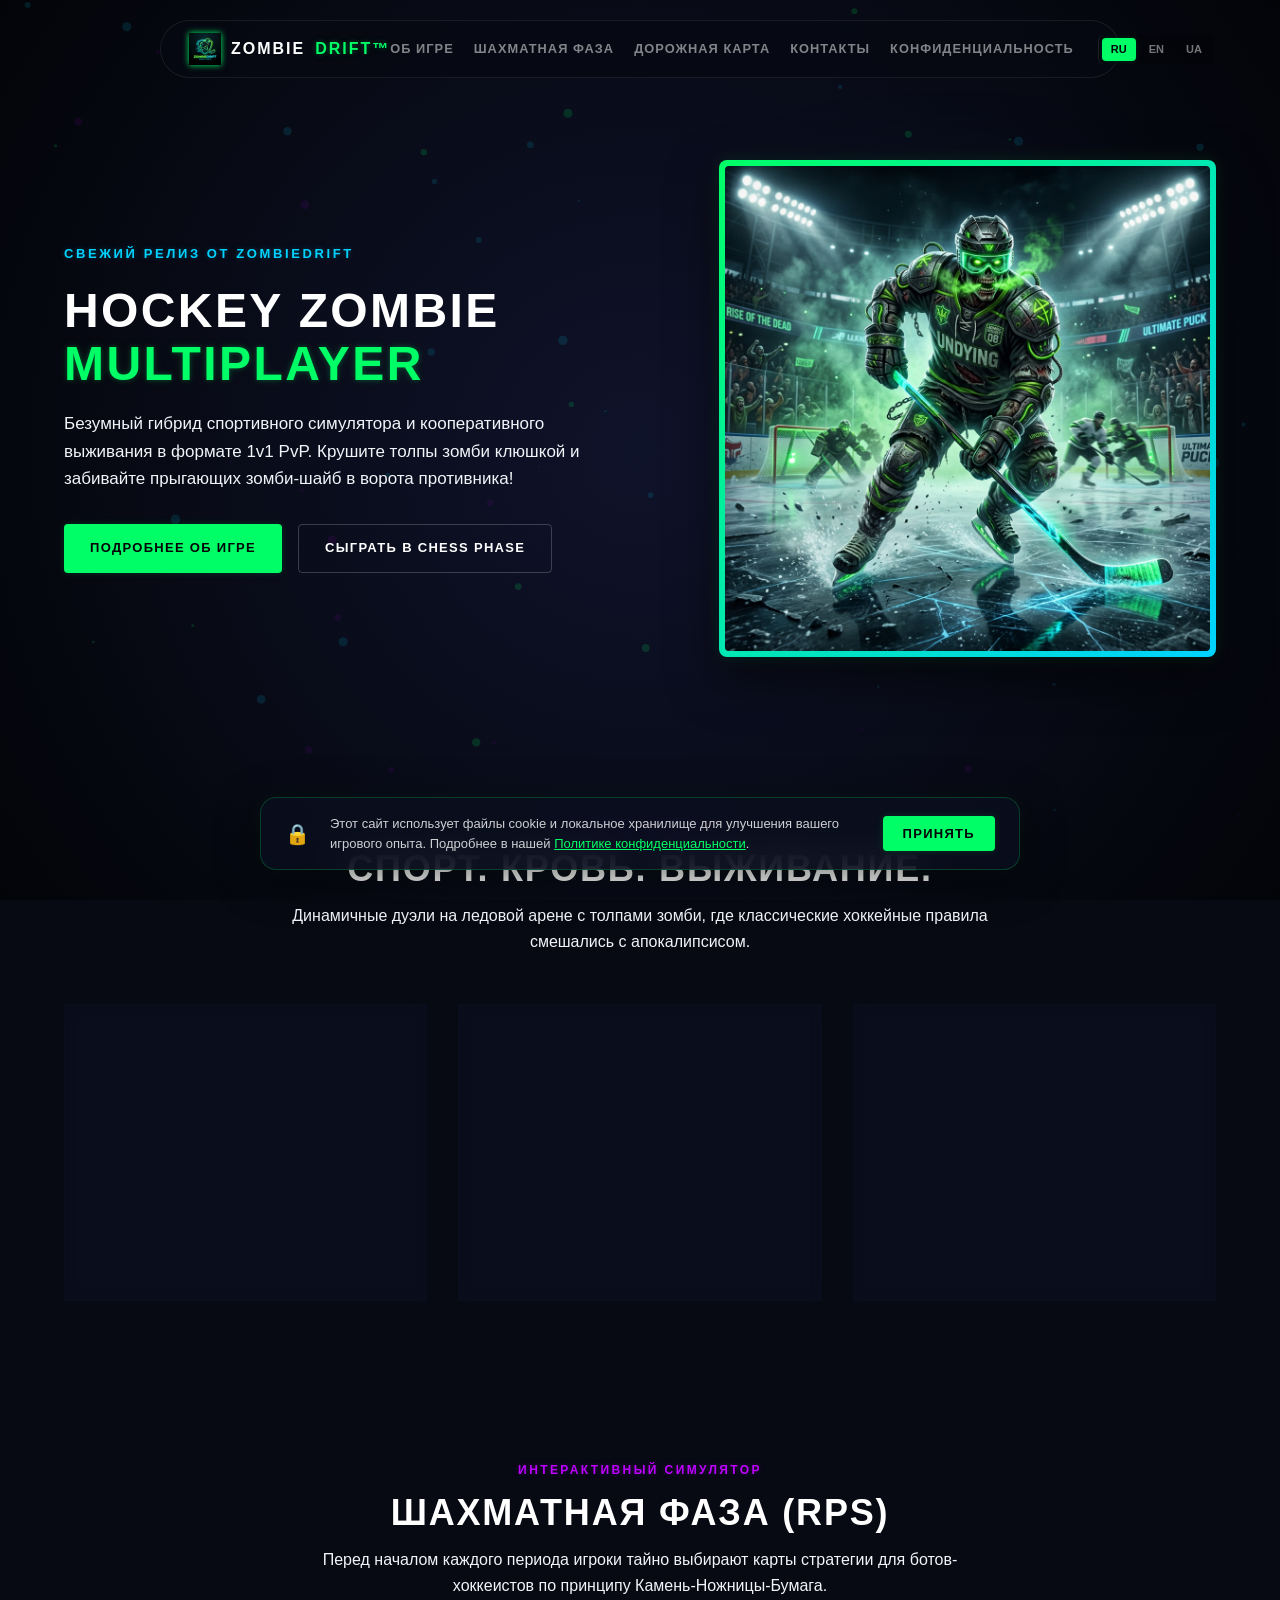
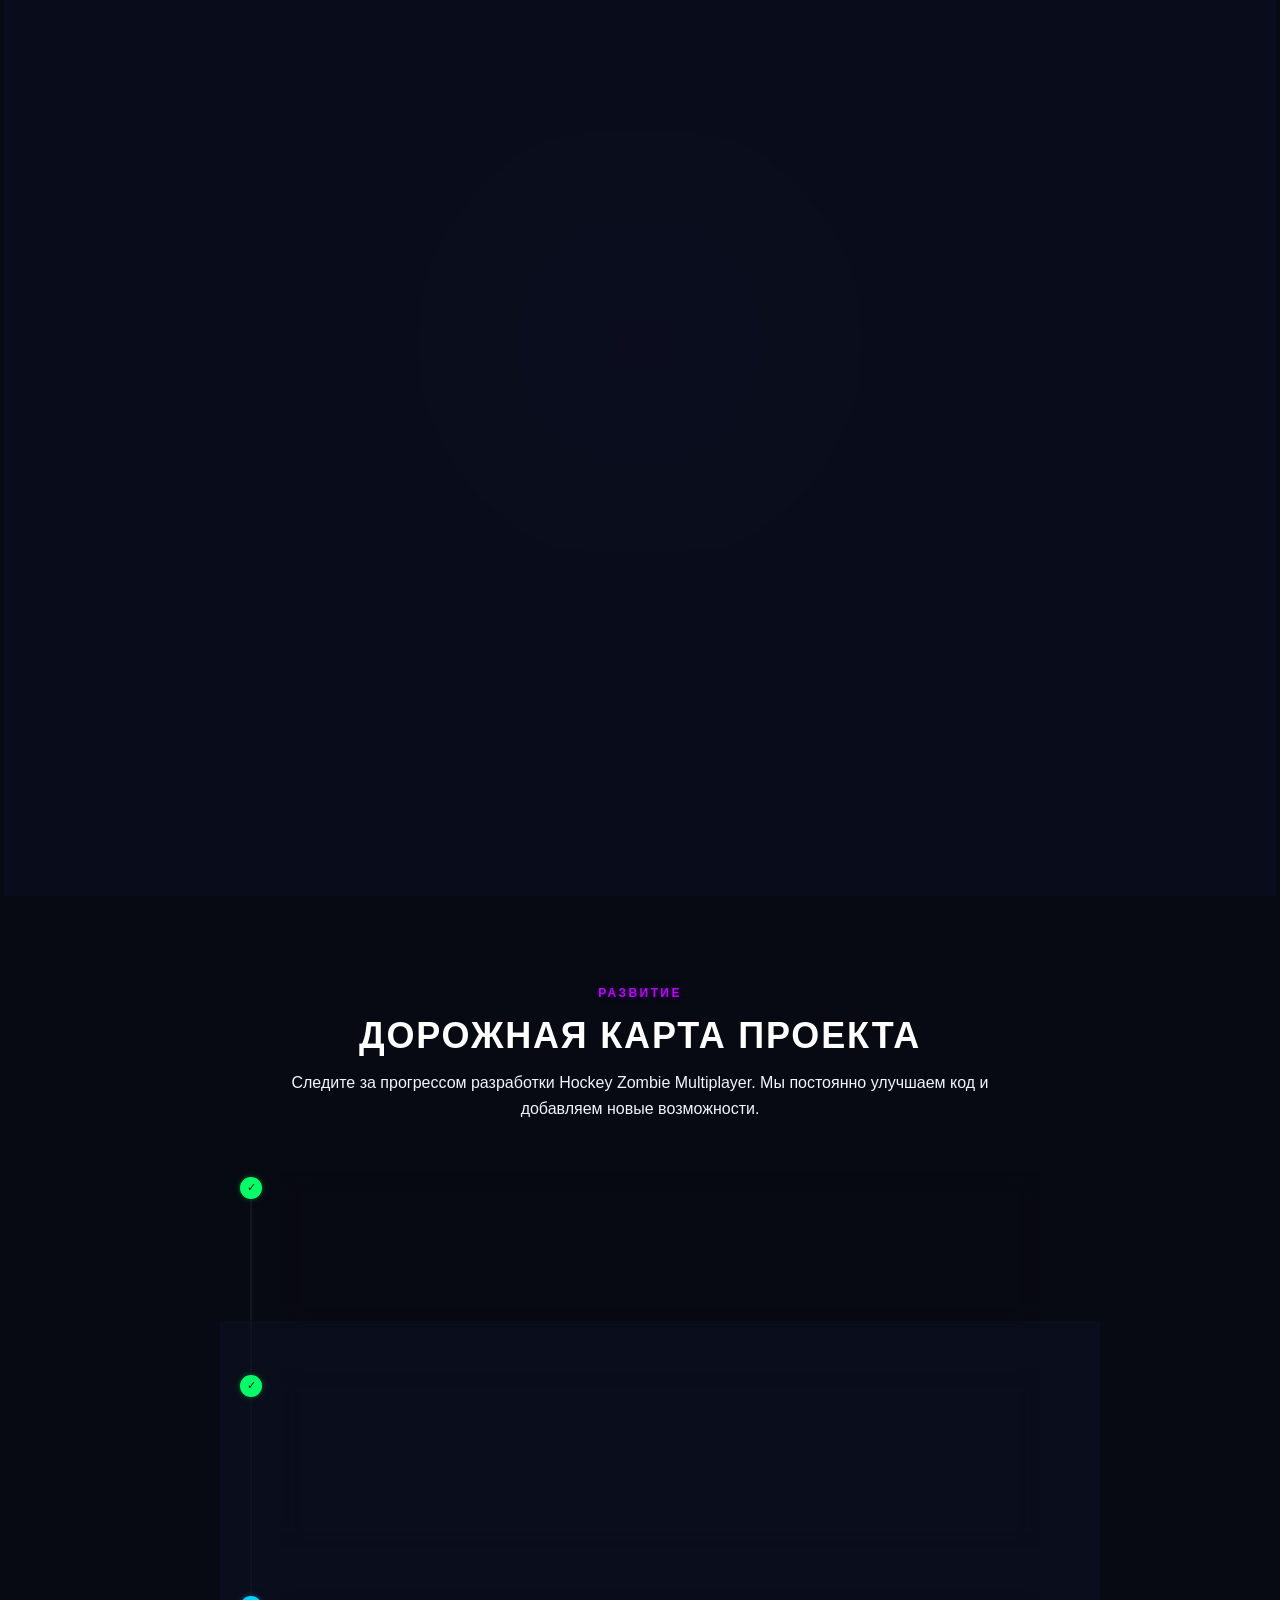
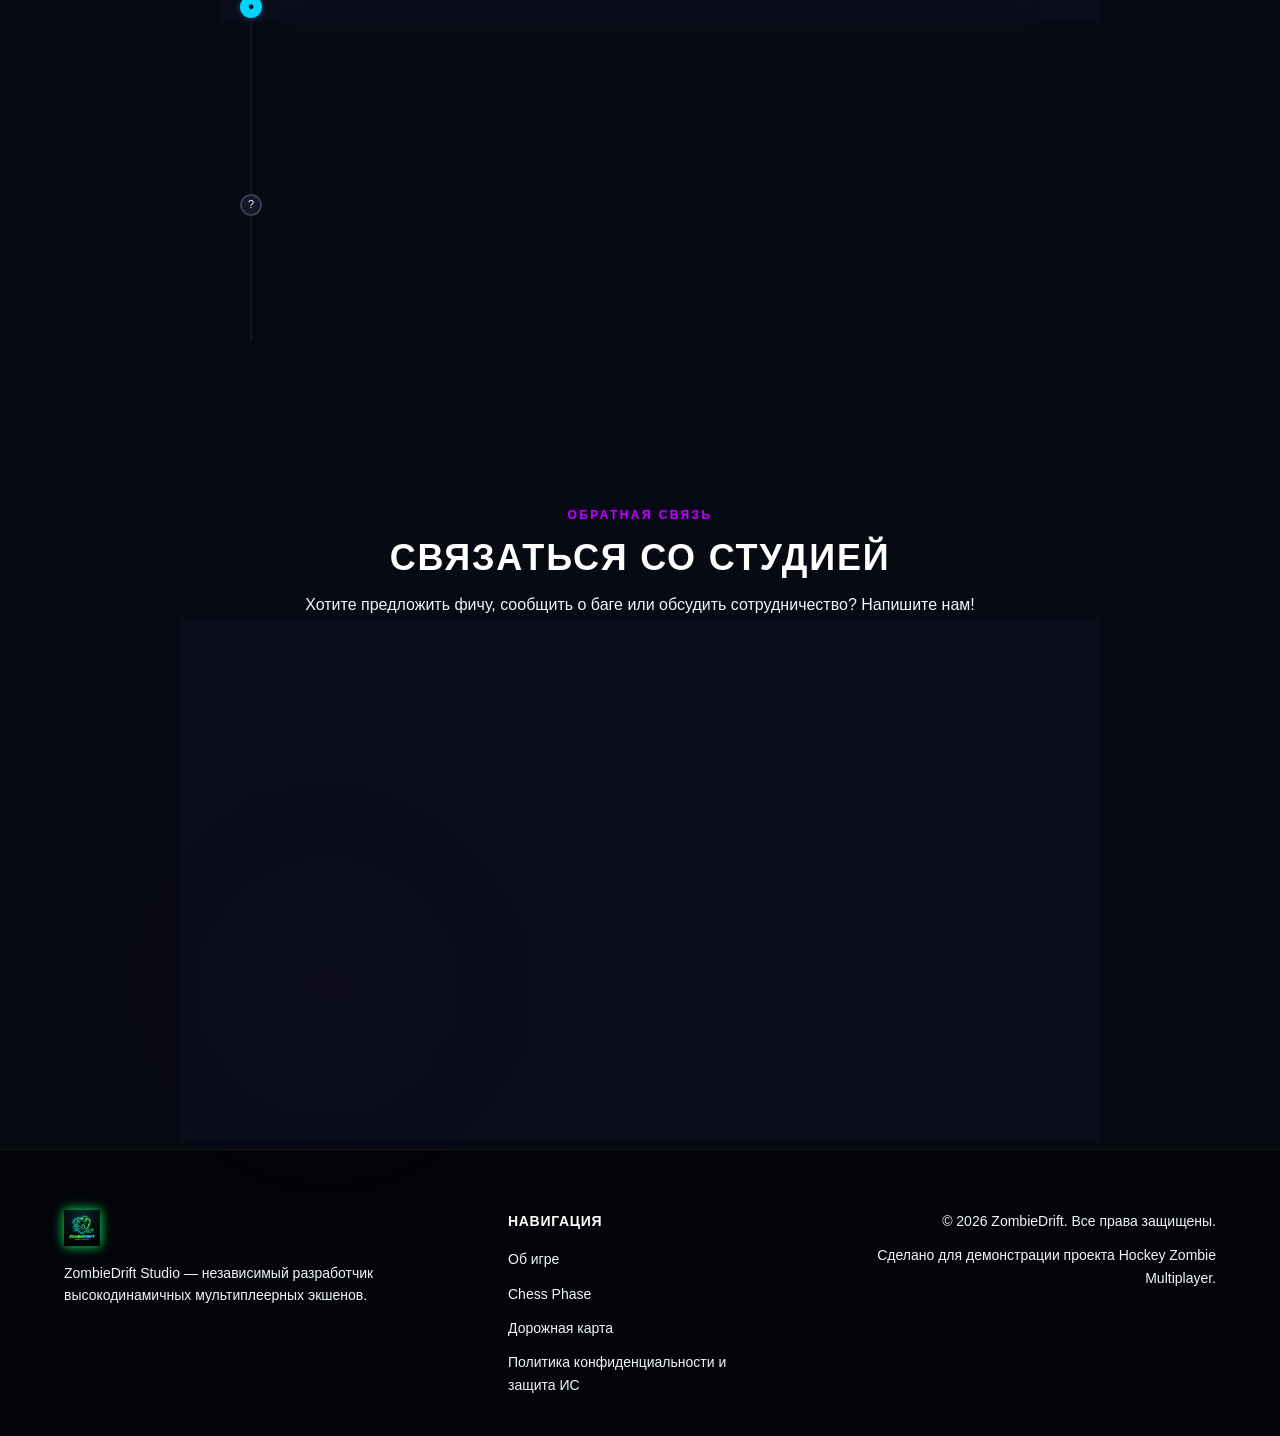
==== commit e4a144ee: "feat: improve navbar responsiveness, replace emojis with custom PNG icons, and update translations" ====
--- a/index.html
+++ b/index.html
@@ -9,6 +9,37 @@
     <link rel="icon" type="image/png" href="assets/zombiedrift_logo.png">
     <link rel="canonical" href="https://zombiedrift.github.io/">
     <meta name="robots" content="index, follow">
+
+    <!-- Open Graph / Facebook -->
+    <meta property="og:type" content="website">
+    <meta property="og:url" content="https://zombiedrift.github.io/">
+    <meta property="og:title" content="ZombieDrift Studio™ | Hockey Zombie Multiplayer™" id="og-title">
+    <meta property="og:description" content="Официальный сайт игровой студии ZombieDrift. Разработчики безумного спортивного экшена Hockey Zombie Multiplayer. Узнайте больше об игре, игровом процессе и технологиях." id="og-desc">
+    <meta property="og:image" content="https://zombiedrift.github.io/assets/zombiedrift_logo.png">
+
+    <!-- Twitter -->
+    <meta property="twitter:card" content="summary_large_image">
+    <meta property="twitter:url" content="https://zombiedrift.github.io/">
+    <meta property="twitter:title" content="ZombieDrift Studio™ | Hockey Zombie Multiplayer™" id="twitter-title">
+    <meta property="twitter:description" content="Официальный сайт игровой студии ZombieDrift. Разработчики безумного спортивного экшена Hockey Zombie Multiplayer. Узнайте больше об игре, игровом процессе и технологиях." id="twitter-desc">
+    <meta property="twitter:image" content="https://zombiedrift.github.io/assets/zombiedrift_logo.png">
+
+    <!-- Structured Data (JSON-LD) -->
+    <script type="application/ld+json">
+    {
+      "@context": "https://schema.org",
+      "@type": "VideoGame",
+      "name": "Hockey Zombie Multiplayer",
+      "description": "Безумный гибрид спортивного симулятора и кооперативного выживания в формате 1v1 PvP от ZombieDrift Studio.",
+      "genre": "Sports Action / Survival",
+      "platform": "PC",
+      "author": {
+        "@type": "Organization",
+        "name": "ZombieDrift Studio",
+        "url": "https://zombiedrift.github.io/"
+      }
+    }
+    </script>
     
     <link rel="stylesheet" href="style.css">
 </head>
@@ -40,6 +71,10 @@
                 <a href="#contact" class="nav-link" data-i18n="nav-contact">
                     <span class="nav-text-desktop">Контакты</span>
                     <span class="nav-text-mobile">📩</span>
+                </a>
+                <a href="privacy.html" class="nav-link" data-i18n="nav-privacy">
+                    <span class="nav-text-desktop">Конфиденциальность</span>
+                    <span class="nav-text-mobile">🔒</span>
                 </a>
 
                 <!-- Language Switcher inside nav links -->
@@ -135,7 +170,7 @@
                                 <div class="card-accent accent-attack"></div>
                                 <div class="card-glow"></div>
                                 <h4 class="card-type" data-i18n="card-att-title">АТАКА</h4>
-                                <div class="card-icon-illustration">⚔️</div>
+                                <div class="card-icon-illustration"><img src="icons8-sword-50.png" alt="Attack"></div>
                                 <p class="card-benefit" data-i18n="card-att-benefit">Побеждает Контроль<br><small>+25% Сила удара</small></p>
                             </div>
                         </div>
@@ -145,7 +180,7 @@
                                 <div class="card-accent accent-control"></div>
                                 <div class="card-glow"></div>
                                 <h4 class="card-type" data-i18n="card-ctrl-title">КОНТРОЛЬ</h4>
-                                <div class="card-icon-illustration">🛡️</div>
+                                <div class="card-icon-illustration"><img src="icons8-brain-64.png" alt="Control"></div>
                                 <p class="card-benefit" data-i18n="card-ctrl-benefit">Побеждает Защиту<br><small>+20% Скорость бега</small></p>
                             </div>
                         </div>
@@ -155,7 +190,7 @@
                                 <div class="card-accent accent-defense"></div>
                                 <div class="card-glow"></div>
                                 <h4 class="card-type" data-i18n="card-def-title">ЗАЩИТА</h4>
-                                <div class="card-icon-illustration">🧱</div>
+                                <div class="card-icon-illustration"><img src="icons8-shield-50.png" alt="Defense"></div>
                                 <p class="card-benefit" data-i18n="card-def-benefit">Побеждает Атаку<br><small>+30% Здоровье ботов</small></p>
                             </div>
                         </div>
@@ -296,6 +331,15 @@
         </div>
     </footer>
 
+    <!-- Privacy/Cookie Consent Banner -->
+    <div id="cookie-banner" class="cookie-banner hidden">
+        <div class="cookie-content">
+            <span class="cookie-icon">🔒</span>
+            <p id="cookie-text-content" data-i18n="cookie-text">Этот сайт использует файлы cookie и локальное хранилище для улучшения вашего игрового опыта. Подробнее в нашей <a href="privacy.html">Политике конфиденциальности</a>.</p>
+            <button id="btn-cookie-accept" class="btn btn-primary" data-i18n="btn-cookie-accept">Принять</button>
+        </div>
+    </div>
+
     <script src="script.js"></script>
 </body>
 </html>
--- a/style.css
+++ b/style.css
@@ -58,9 +58,7 @@
     --container-width: 1200px;
     --header-height: 80px;
     
-    /* Custom Swatch Colors (Used by Player Customizer) */
-    --player-color: #00ff66;
-    --player-visor-color: #00ff66;
+
 }
 
 /* --- Base & Reset Styles --- */
@@ -263,6 +261,7 @@
     color: #ffffff;
     transition: color 0.3s;
     white-space: nowrap;
+    flex-shrink: 0; /* Prevent brand from shrinking and causing overlaps */
 }
 
 .site-nav__logo {
@@ -295,6 +294,7 @@
     display: flex;
     align-items: center;
     gap: 20px;
+    flex-shrink: 0; /* Prevent links container from shrinking and overlapping brand */
 }
 
 .nav-link {
@@ -583,22 +583,24 @@
     display: flex;
     align-items: center;
     justify-content: center;
-    font-size: 28px;
-    background: rgba(255, 255, 255, 0.03);
+    background-color: rgba(255, 255, 255, 0.03);
     border: 1px dashed rgba(255, 255, 255, 0.1);
     position: relative;
+    background-repeat: no-repeat;
+    background-position: center;
+    transition: all 0.3s ease;
 }
 
 .feature-card:hover .card-icon {
-    background: rgba(0, 255, 102, 0.05);
+    background-color: rgba(0, 255, 102, 0.05);
     border: 1px dashed var(--neon-green);
     box-shadow: var(--glow-green);
 }
 
-/* Emojis placement */
-.icon-pvp::before { content: "🏒"; }
-.icon-jumper::before { content: "🧟"; }
-.icon-horde::before { content: "💀"; }
+/* Custom Icons replacement */
+.icon-pvp { background-image: url('icons8-hockey-stick-24.png'); background-size: 24px 24px; }
+.icon-jumper { background-image: url('icons8-zombie-50.png'); background-size: 32px 32px; }
+.icon-horde { background-image: url('icons8-skull-50.png'); background-size: 32px 32px; }
 
 .card-title {
     font-size: 18px;
@@ -742,9 +744,18 @@
 }
 
 .card-icon-illustration {
-    font-size: 48px;
+    display: flex;
+    align-items: center;
+    justify-content: center;
+    height: 48px;
     margin: 12px 0;
     transition: transform 0.3s;
+}
+
+.card-icon-illustration img {
+    width: 48px;
+    height: 48px;
+    object-fit: contain;
 }
 
 .chess-card:hover .card-icon-illustration {
@@ -867,179 +878,7 @@
     line-height: 1.5;
 }
 
-/* --- Player Customizer Section --- */
-.customizer-grid {
-    display: grid;
-    grid-template-columns: 1fr 1fr;
-    gap: 40px;
-    align-items: stretch;
-}
-
-.config-panel {
-    padding: 40px;
-    display: flex;
-    flex-direction: column;
-    gap: 24px;
-}
-
-.config-panel h3 {
-    font-size: 20px;
-    margin-bottom: -10px;
-    border-left: 3px solid var(--neon-green);
-    padding-left: 12px;
-}
-
-.input-group, .color-picker-group, .skin-selector-group {
-    display: flex;
-    flex-direction: column;
-    gap: 8px;
-}
-
-.input-group label, .color-picker-group label, .skin-selector-group label {
-    font-size: 12px;
-    font-family: var(--font-heading);
-    text-transform: uppercase;
-    letter-spacing: 0.1em;
-    color: var(--text-muted);
-}
-
-.config-panel input[type="text"] {
-    background: rgba(0, 0, 0, 0.3);
-    border: 1px solid rgba(255, 255, 255, 0.1);
-    padding: 12px 16px;
-    border-radius: 4px;
-    color: #ffffff;
-    font-family: var(--font-body);
-    font-size: 15px;
-    transition: all 0.3s;
-}
-
-.config-panel input[type="text"]:focus {
-    border-color: var(--neon-green);
-    box-shadow: 0 0 10px rgba(0, 255, 102, 0.25);
-    outline: none;
-}
-
-.color-options {
-    display: flex;
-    flex-wrap: wrap;
-    gap: 12px;
-}
-
-.color-btn {
-    width: 38px;
-    height: 38px;
-    border-radius: 50%;
-    cursor: pointer;
-    border: 2px solid transparent;
-    transition: transform 0.2s, border-color 0.2s;
-}
-
-.color-btn:hover {
-    transform: scale(1.1);
-}
-
-.color-btn.active {
-    border-color: #ffffff;
-    box-shadow: 0 0 12px rgba(255, 255, 255, 0.3);
-}
-
-.custom-select {
-    background: rgba(0, 0, 0, 0.3);
-    border: 1px solid rgba(255, 255, 255, 0.1);
-    padding: 12px;
-    border-radius: 4px;
-    color: #ffffff;
-    font-family: var(--font-body);
-    font-size: 14px;
-    cursor: pointer;
-    outline: none;
-    transition: all 0.3s;
-    width: 100%;
-}
-
-.custom-select:focus {
-    border-color: var(--neon-cyan);
-}
-
-/* Customizer Preview Box */
-.preview-panel {
-    padding: 40px;
-    display: flex;
-    justify-content: center;
-    align-items: center;
-    position: relative;
-    overflow: hidden;
-}
-
-.jersey-preview {
-    display: flex;
-    flex-direction: column;
-    align-items: center;
-    width: 100%;
-    max-width: 300px;
-    gap: 20px;
-}
-
-.nameplate {
-    background: rgba(0, 0, 0, 0.8);
-    border: 1.5px solid var(--player-color);
-    box-shadow: 0 0 15px var(--player-color);
-    padding: 6px 20px;
-    font-family: var(--font-heading);
-    font-size: 13px;
-    font-weight: bold;
-    text-transform: uppercase;
-    letter-spacing: 0.15em;
-    border-radius: 4px;
-    color: #ffffff;
-    min-width: 140px;
-    text-align: center;
-    transition: all 0.3s;
-}
-
-.player-svg-container {
-    width: 100%;
-    max-width: 200px;
-    height: auto;
-    aspect-ratio: 200/280;
-}
-
-/* SVG Fill Customizations */
-#player-jersey {
-    fill: var(--player-color);
-    transition: fill 0.3s ease;
-}
-
-#player-visor {
-    fill: var(--player-visor-color);
-    transition: fill 0.3s ease;
-}
-
-#player-armor {
-    fill: var(--player-color);
-    filter: brightness(0.85);
-    transition: fill 0.3s ease;
-}
-
-.custom-status {
-    font-family: var(--font-heading);
-    font-size: 10px;
-    letter-spacing: 0.1em;
-    color: var(--text-muted);
-    display: flex;
-    align-items: center;
-    gap: 6px;
-}
-
-.pulse-indicator {
-    width: 6px;
-    height: 6px;
-    border-radius: 50%;
-    background-color: var(--neon-green);
-    box-shadow: var(--glow-green);
-    animation: blinkIndicator 1.5s infinite;
-}
+
 
 /* --- Roadmap / Devlog Section --- */
 .roadmap-timeline {
@@ -1342,78 +1181,79 @@
     }
 }
 
-/* Tablet Landscape and Navigation Wrapping Breakpoint (Up to 992px) */
-@media (max-width: 992px) {
+/* Optimize desktop navbar for intermediate widths to prevent wrapping/overlap (1081px to 1250px) */
+@media (min-width: 1081px) and (max-width: 1250px) {
+    .site-nav {
+        max-width: 920px;
+        padding: 10px 20px;
+    }
+    
+    .site-nav__links {
+        gap: 12px;
+    }
+    
+    .nav-link {
+        font-size: 0.72rem;
+        letter-spacing: 0.05em;
+    }
+    
+    .lang-switch-wrapper {
+        padding-left: 10px;
+        margin-left: 0;
+    }
+    
+    .lang-btn {
+        padding: 4px 7px;
+        font-size: 10px;
+    }
+}
+
+/* Navigation menu media query (Up to 1080px) */
+@media (max-width: 1080px) {
     /* Header Overlay Navigation Menu on Mobile/Tablets */
-    .main-header {
-        height: 70px;
-    }
-    
-    .header-container {
-        height: 100%;
-        flex-direction: row;
-        justify-content: space-between;
-        align-items: center;
-        position: relative;
+    .site-nav {
+        flex-wrap: wrap;
+        border-radius: 24px;
+        transition: all 0.3s ease;
     }
     
     .menu-toggle {
         display: flex;
     }
     
-    /* Navigation Drawer overlay */
-    .main-nav {
-        position: fixed;
-        top: 70px;
-        left: -100%;
+    /* Navigation Drawer dropdown wrapper */
+    .site-nav__links {
+        display: none;
         width: 100%;
-        height: calc(100vh - 70px);
-        background: rgba(5, 7, 15, 0.98);
-        backdrop-filter: blur(24px);
-        -webkit-backdrop-filter: blur(24px);
-        transition: left 0.35s cubic-bezier(0.4, 0, 0.2, 1);
-        z-index: 98;
-        padding: 40px 24px;
+        flex-direction: column;
+        gap: 16px;
+        padding: 20px 0 10px 0;
+        border-top: 1px solid rgba(255, 255, 255, 0.08);
+        margin-top: 12px;
+        align-items: center;
+        order: 3;
+    }
+    
+    .site-nav__links.active {
         display: flex;
-        flex-direction: column;
-        align-items: center;
-        justify-content: flex-start;
-        gap: 40px;
-    }
-    
-    .main-nav.active {
-        left: 0;
-    }
-    
-    .main-nav ul {
-        flex-direction: column;
-        align-items: center;
-        gap: 24px;
+    }
+    
+    .nav-link {
+        font-size: 14px;
+        padding: 8px 0;
         width: 100%;
-    }
-    
-    .nav-link {
-        font-size: 18px;
-        padding: 4px 0;
-    }
-    
-    /* Actions slideout overlay stacked below */
-    .header-actions {
-        position: fixed;
-        top: 360px; /* Stacks below menu list items */
-        left: -100%;
+        text-align: center;
+    }
+    
+    /* Make language switcher inside nav-links look good on mobile */
+    .lang-switch-wrapper {
+        border-left: none;
+        border-top: 1px solid rgba(255, 255, 255, 0.08);
+        padding-left: 0;
+        padding-top: 16px;
+        margin-left: 0;
         width: 100%;
-        display: flex;
-        flex-direction: column;
-        align-items: center;
-        gap: 24px;
-        transition: left 0.35s cubic-bezier(0.4, 0, 0.2, 1);
-        z-index: 99;
-        padding: 0 24px;
-    }
-    
-    .header-actions.active {
-        left: 0;
+        justify-content: center;
     }
     
     /* Animate Hamburger Bars into 'X' when active */
@@ -1426,7 +1266,10 @@
     .menu-toggle.active span:nth-child(3) {
         transform: translateY(-8px) rotate(-45deg);
     }
-
+}
+
+/* Tablet Landscape and Main Page Layout Wrapping Breakpoint (Up to 992px) */
+@media (max-width: 992px) {
     /* Page Layout wrapping rules */
     .hero-section {
         padding: 110px 0 60px 0;
@@ -1452,16 +1295,7 @@
         margin: 0 auto;
     }
     
-    .customizer-grid {
-        grid-template-columns: 1fr;
-        gap: 24px;
-        max-width: 600px;
-        margin: 0 auto;
-    }
-    
-    .preview-panel {
-        order: -1; /* Customizer preview on top on mobile */
-    }
+
     
     .footer-container {
         grid-template-columns: 1fr;
@@ -1561,18 +1395,7 @@
         padding: 4px 0;
     }
     
-    .config-panel {
-        padding: 24px 16px;
-    }
-    
-    .color-options {
-        gap: 8px;
-    }
-    
-    .color-btn {
-        width: 32px;
-        height: 32px;
-    }
+
     
     .contact-box {
         padding: 24px 16px;
@@ -1760,3 +1583,91 @@
     }
 }
 
+/* --- Cookie / Privacy Consent Banner --- */
+.cookie-banner {
+    position: fixed;
+    bottom: 30px;
+    left: 50%;
+    transform: translateX(-50%) translateY(0);
+    width: calc(100% - 40px);
+    max-width: 760px;
+    background: rgba(10, 15, 30, 0.85);
+    backdrop-filter: blur(16px);
+    -webkit-backdrop-filter: blur(16px);
+    border: 1px solid rgba(0, 255, 102, 0.2);
+    box-shadow: 0 10px 40px rgba(0, 0, 0, 0.5), 0 0 20px rgba(0, 255, 102, 0.05);
+    border-radius: 16px;
+    padding: 16px 24px;
+    z-index: 9999;
+    transition: transform 0.4s cubic-bezier(0.4, 0, 0.2, 1), opacity 0.4s ease;
+    opacity: 1;
+}
+
+.cookie-banner.hidden {
+    display: none !important;
+}
+
+.cookie-banner.slide-out {
+    transform: translateX(-50%) translateY(100px);
+    opacity: 0;
+}
+
+.cookie-content {
+    display: flex;
+    align-items: center;
+    justify-content: space-between;
+    gap: 20px;
+    flex-wrap: wrap;
+}
+
+.cookie-icon {
+    font-size: 20px;
+    flex-shrink: 0;
+}
+
+.cookie-content p {
+    font-size: 13px;
+    color: rgba(255, 255, 255, 0.8);
+    margin: 0;
+    flex: 1;
+    min-width: 280px;
+    line-height: 1.5;
+}
+
+.cookie-content p a {
+    color: var(--neon-green);
+    text-decoration: underline;
+    font-weight: 500;
+}
+
+.cookie-content p a:hover {
+    color: #ffffff;
+}
+
+.cookie-content button {
+    padding: 10px 20px;
+    font-size: 13px;
+    flex-shrink: 0;
+}
+
+@media (max-width: 576px) {
+    .cookie-banner {
+        bottom: 15px;
+        padding: 16px;
+        border-radius: 12px;
+    }
+    
+    .cookie-content {
+        gap: 12px;
+    }
+    
+    .cookie-content p {
+        min-width: 100%;
+        font-size: 12px;
+    }
+    
+    .cookie-content button {
+        width: 100%;
+    }
+}
+
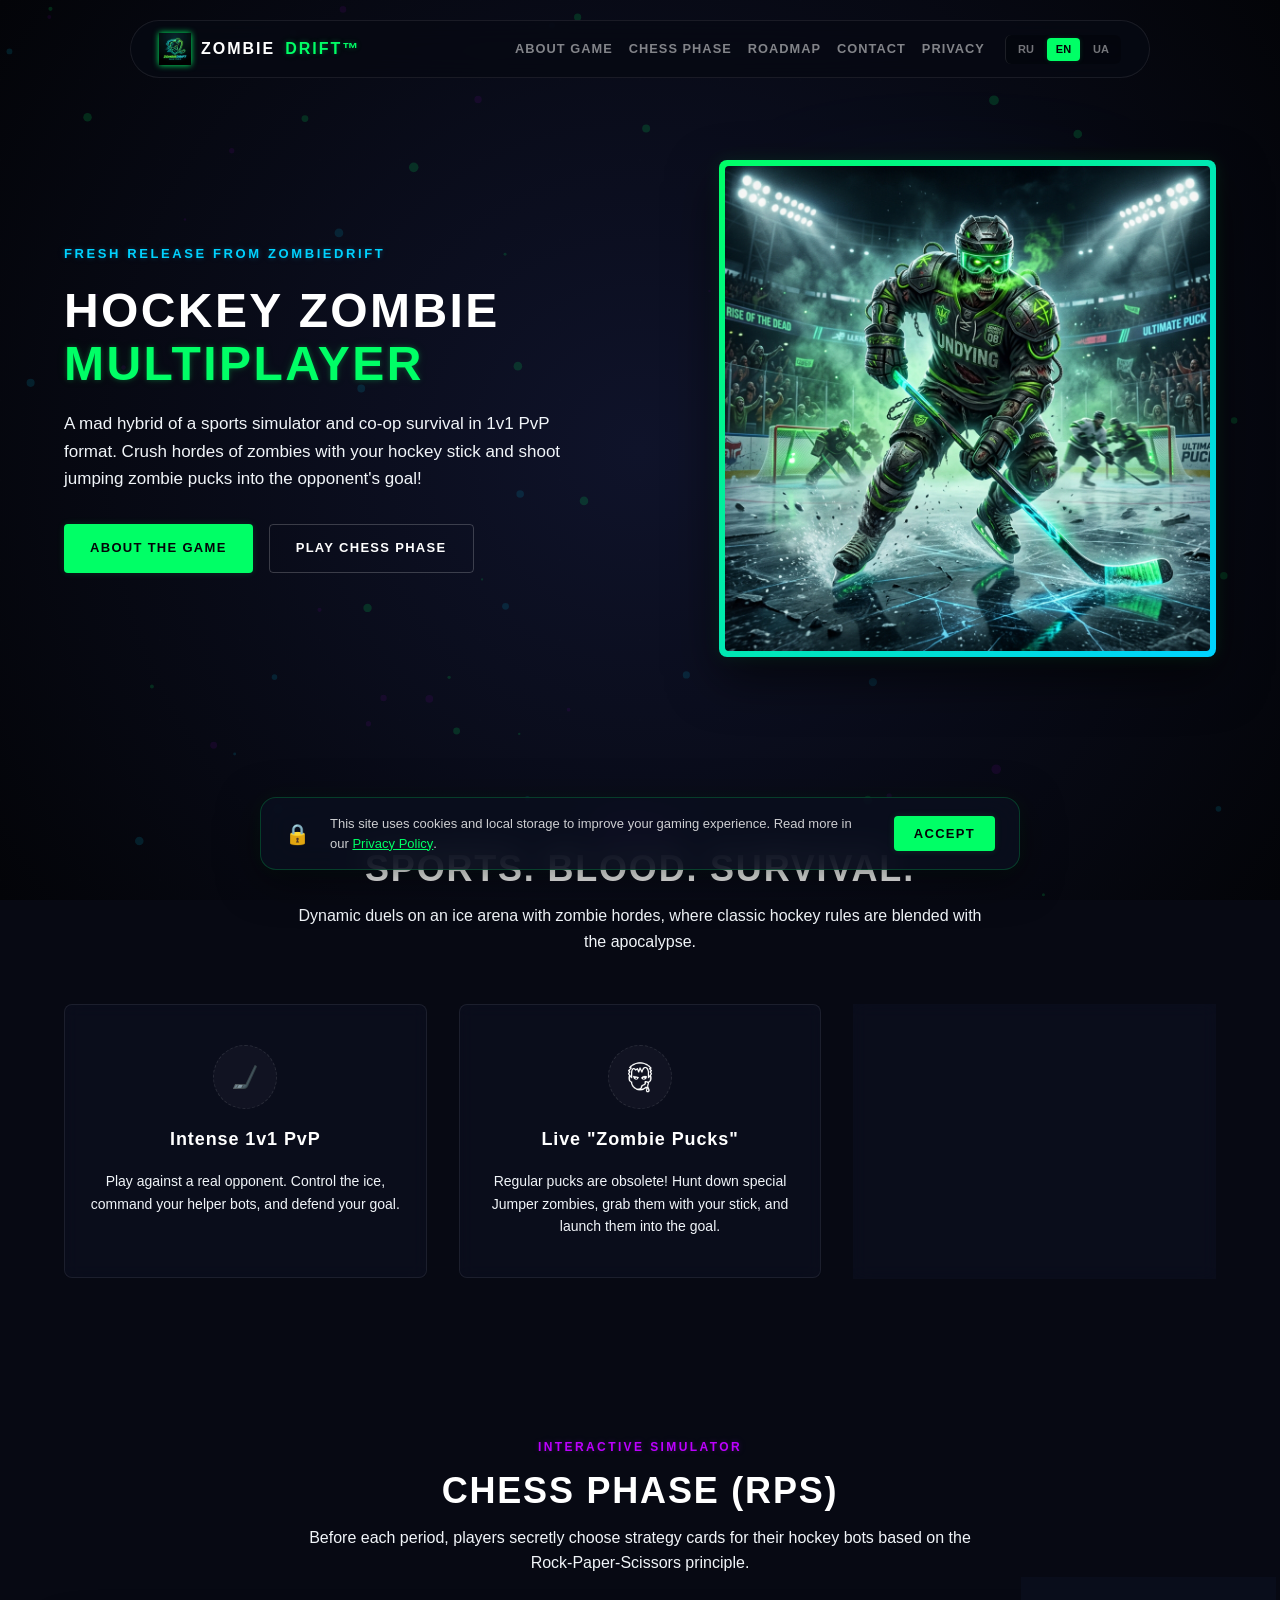
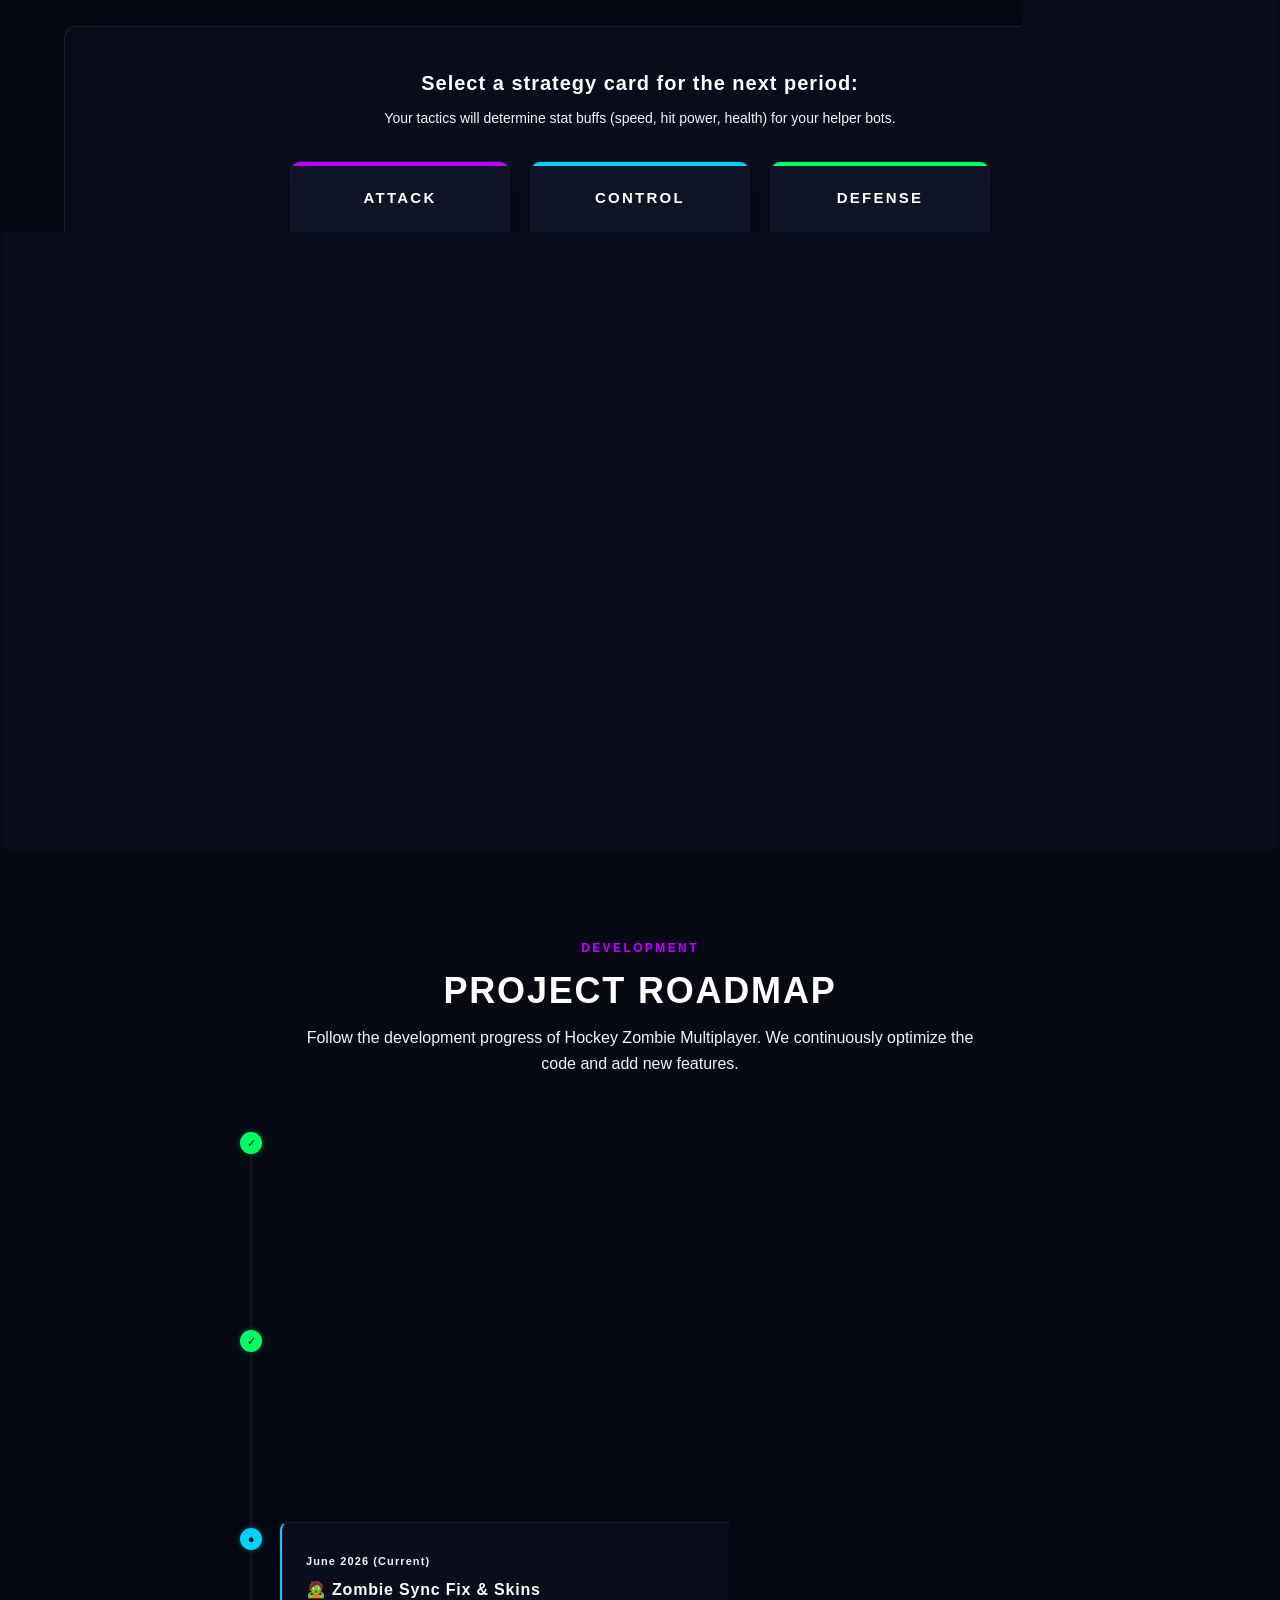
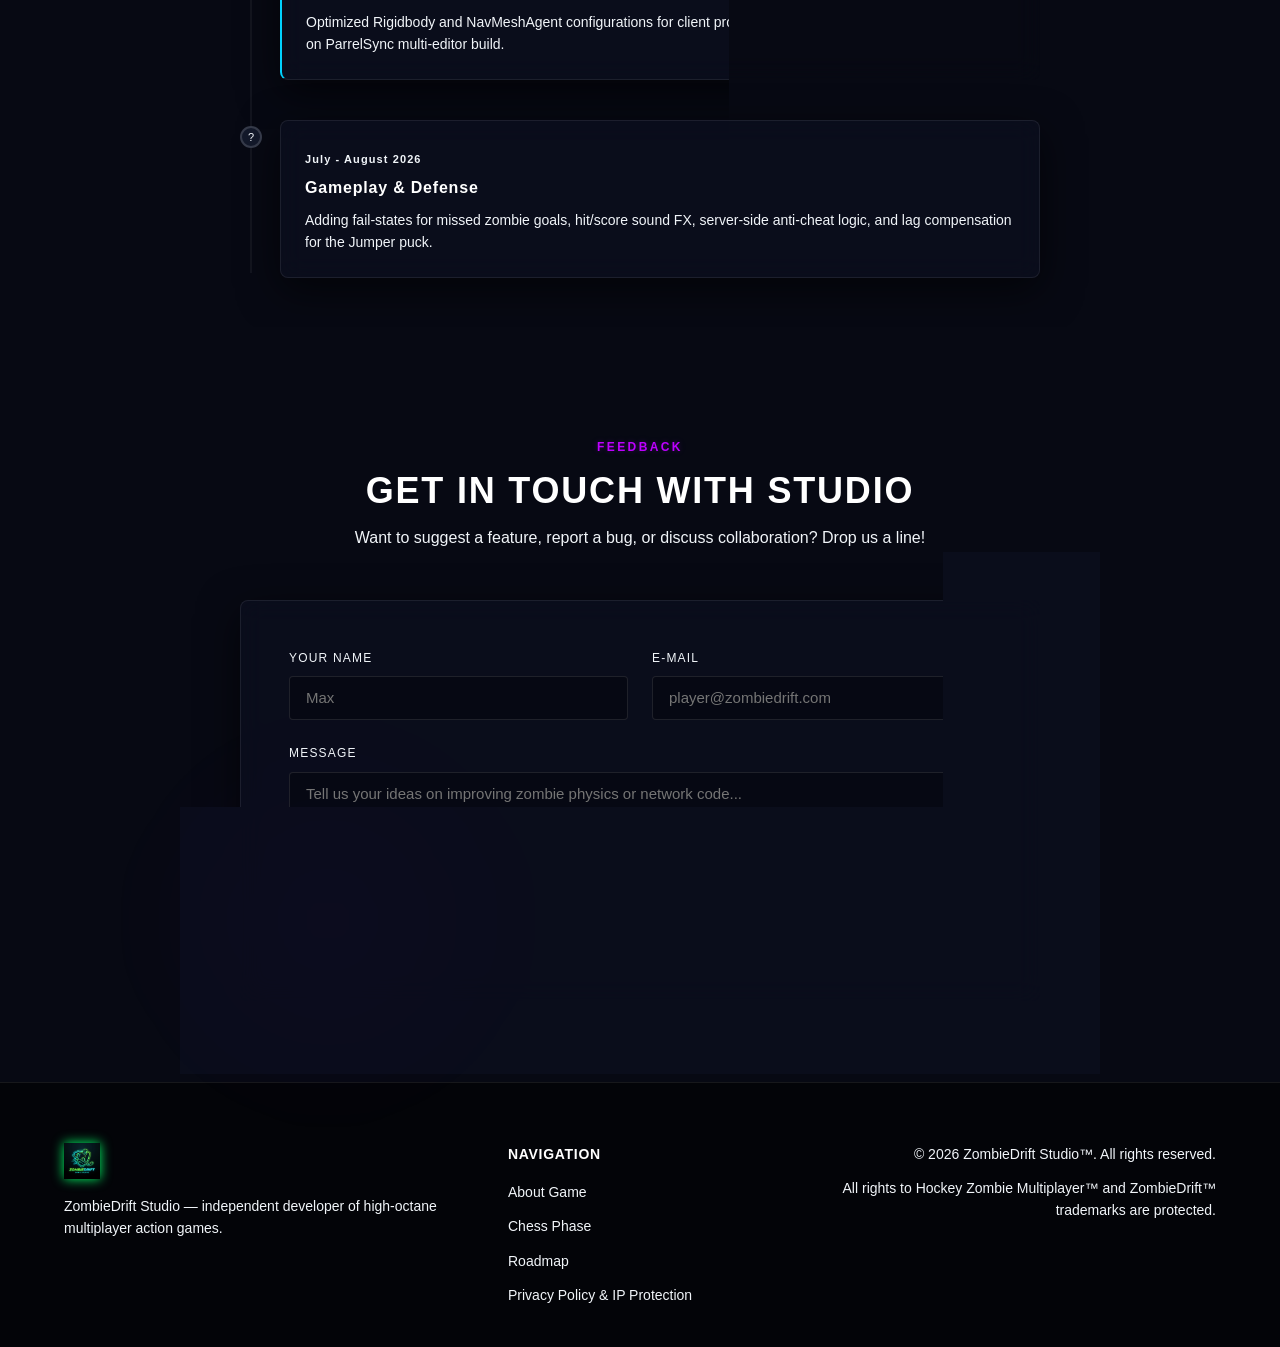
==== commit c1b7cb50: "style: update navigation layout constraints and responsiveness breakpoints" ====
--- a/index.html
+++ b/index.html
@@ -60,7 +60,7 @@
                     <span class="nav-text-mobile">Игра</span>
                 </a>
                 <a href="#chess-phase" class="nav-link" data-i18n="nav-chess">
-                    <span class="nav-text-desktop">Шахматная фаза</span>
+                    <span class="nav-text-desktop">Шахматы</span>
                     <span class="nav-text-mobile">Chess</span>
                 </a>
 
@@ -73,7 +73,7 @@
                     <span class="nav-text-mobile">📩</span>
                 </a>
                 <a href="privacy.html" class="nav-link" data-i18n="nav-privacy">
-                    <span class="nav-text-desktop">Конфиденциальность</span>
+                    <span class="nav-text-desktop">Приватность</span>
                     <span class="nav-text-mobile">🔒</span>
                 </a>
 
--- a/style.css
+++ b/style.css
@@ -237,7 +237,7 @@
     left: 50%;
     transform: translateX(-50%);
     width: calc(100% - 40px);
-    max-width: 960px;
+    max-width: 1020px;
     background: rgba(7, 9, 19, 0.82);
     backdrop-filter: blur(14px);
     -webkit-backdrop-filter: blur(14px);
@@ -293,7 +293,7 @@
 .site-nav__links {
     display: flex;
     align-items: center;
-    gap: 20px;
+    gap: 16px;
     flex-shrink: 0; /* Prevent links container from shrinking and overlapping brand */
 }
 
@@ -586,6 +586,16 @@
     background-color: rgba(255, 255, 255, 0.03);
     border: 1px dashed rgba(255, 255, 255, 0.1);
     position: relative;
+    transition: all 0.3s ease;
+}
+
+.card-icon::before {
+    content: "";
+    position: absolute;
+    top: 0;
+    left: 0;
+    right: 0;
+    bottom: 0;
     background-repeat: no-repeat;
     background-position: center;
     transition: all 0.3s ease;
@@ -598,9 +608,9 @@
 }
 
 /* Custom Icons replacement */
-.icon-pvp { background-image: url('icons8-hockey-stick-24.png'); background-size: 24px 24px; }
-.icon-jumper { background-image: url('icons8-zombie-50.png'); background-size: 32px 32px; }
-.icon-horde { background-image: url('icons8-skull-50.png'); background-size: 32px 32px; }
+.icon-pvp::before { background-image: url('icons8-hockey-stick-24.png'); background-size: 24px 24px; }
+.icon-jumper::before { background-image: url('icons8-zombie-50.png'); background-size: 32px 32px; filter: brightness(0) invert(1); }
+.icon-horde::before { background-image: url('icons8-skull-50.png'); background-size: 32px 32px; filter: brightness(0) invert(1); }
 
 .card-title {
     font-size: 18px;
@@ -756,6 +766,7 @@
     width: 48px;
     height: 48px;
     object-fit: contain;
+    filter: brightness(0) invert(1);
 }
 
 .chess-card:hover .card-icon-illustration {
@@ -1181,8 +1192,8 @@
     }
 }
 
-/* Optimize desktop navbar for intermediate widths to prevent wrapping/overlap (1081px to 1250px) */
-@media (min-width: 1081px) and (max-width: 1250px) {
+/* Optimize desktop navbar for intermediate widths to prevent wrapping/overlap (1121px to 1250px) */
+@media (min-width: 1121px) and (max-width: 1250px) {
     .site-nav {
         max-width: 920px;
         padding: 10px 20px;
@@ -1208,8 +1219,8 @@
     }
 }
 
-/* Navigation menu media query (Up to 1080px) */
-@media (max-width: 1080px) {
+/* Navigation menu media query (Up to 1120px) */
+@media (max-width: 1120px) {
     /* Header Overlay Navigation Menu on Mobile/Tablets */
     .site-nav {
         flex-wrap: wrap;
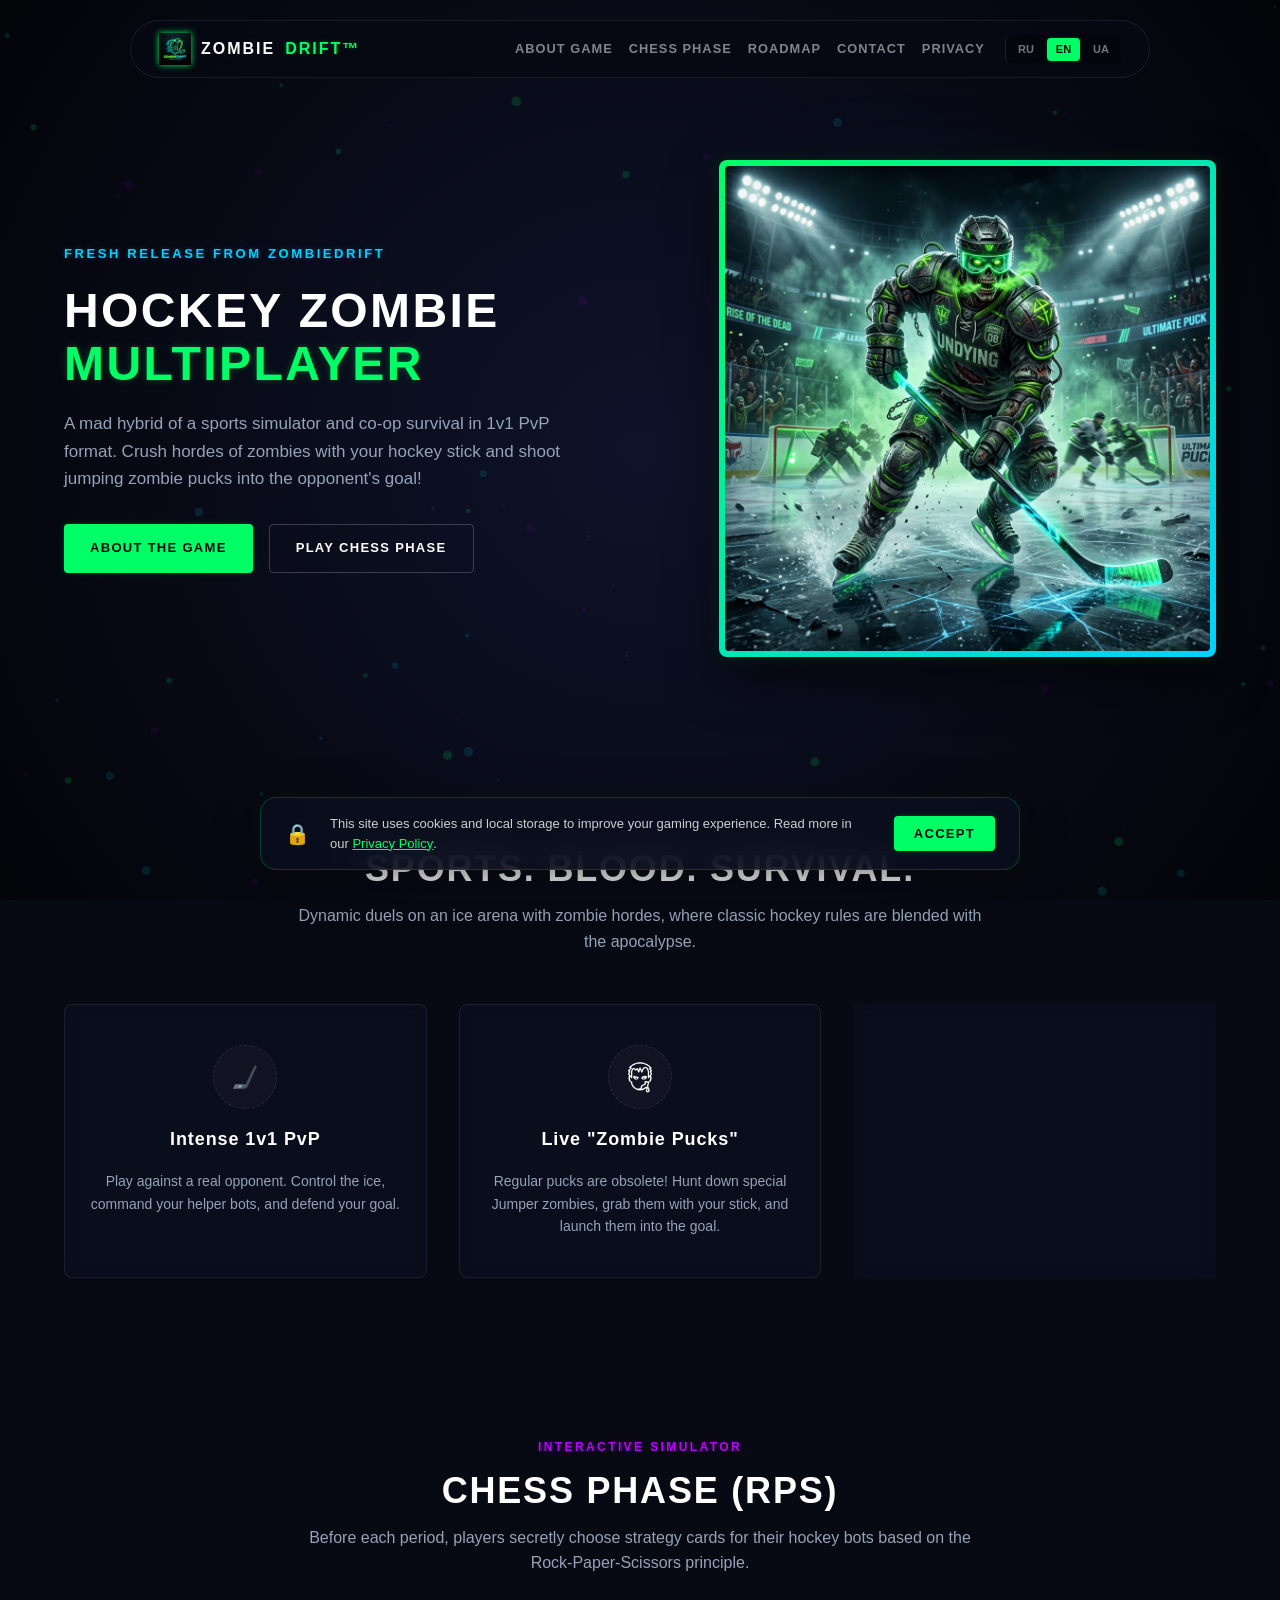
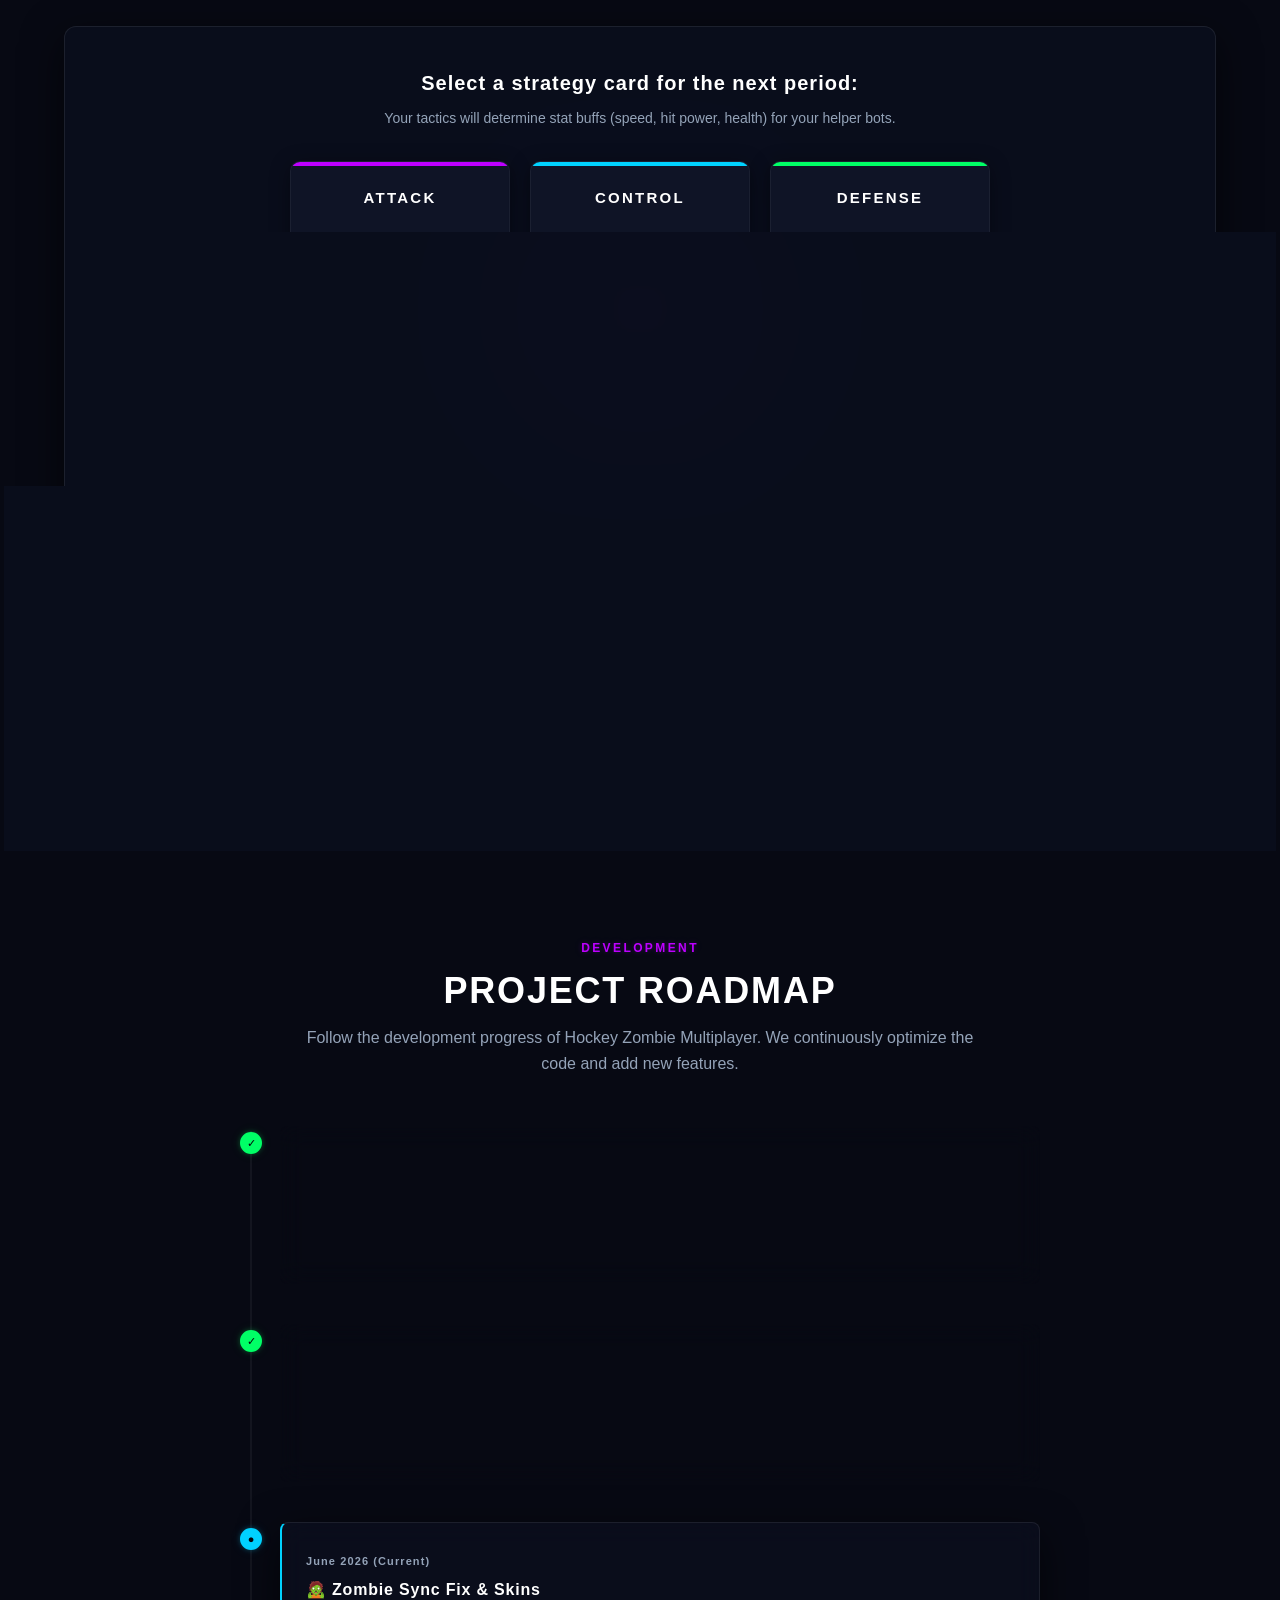
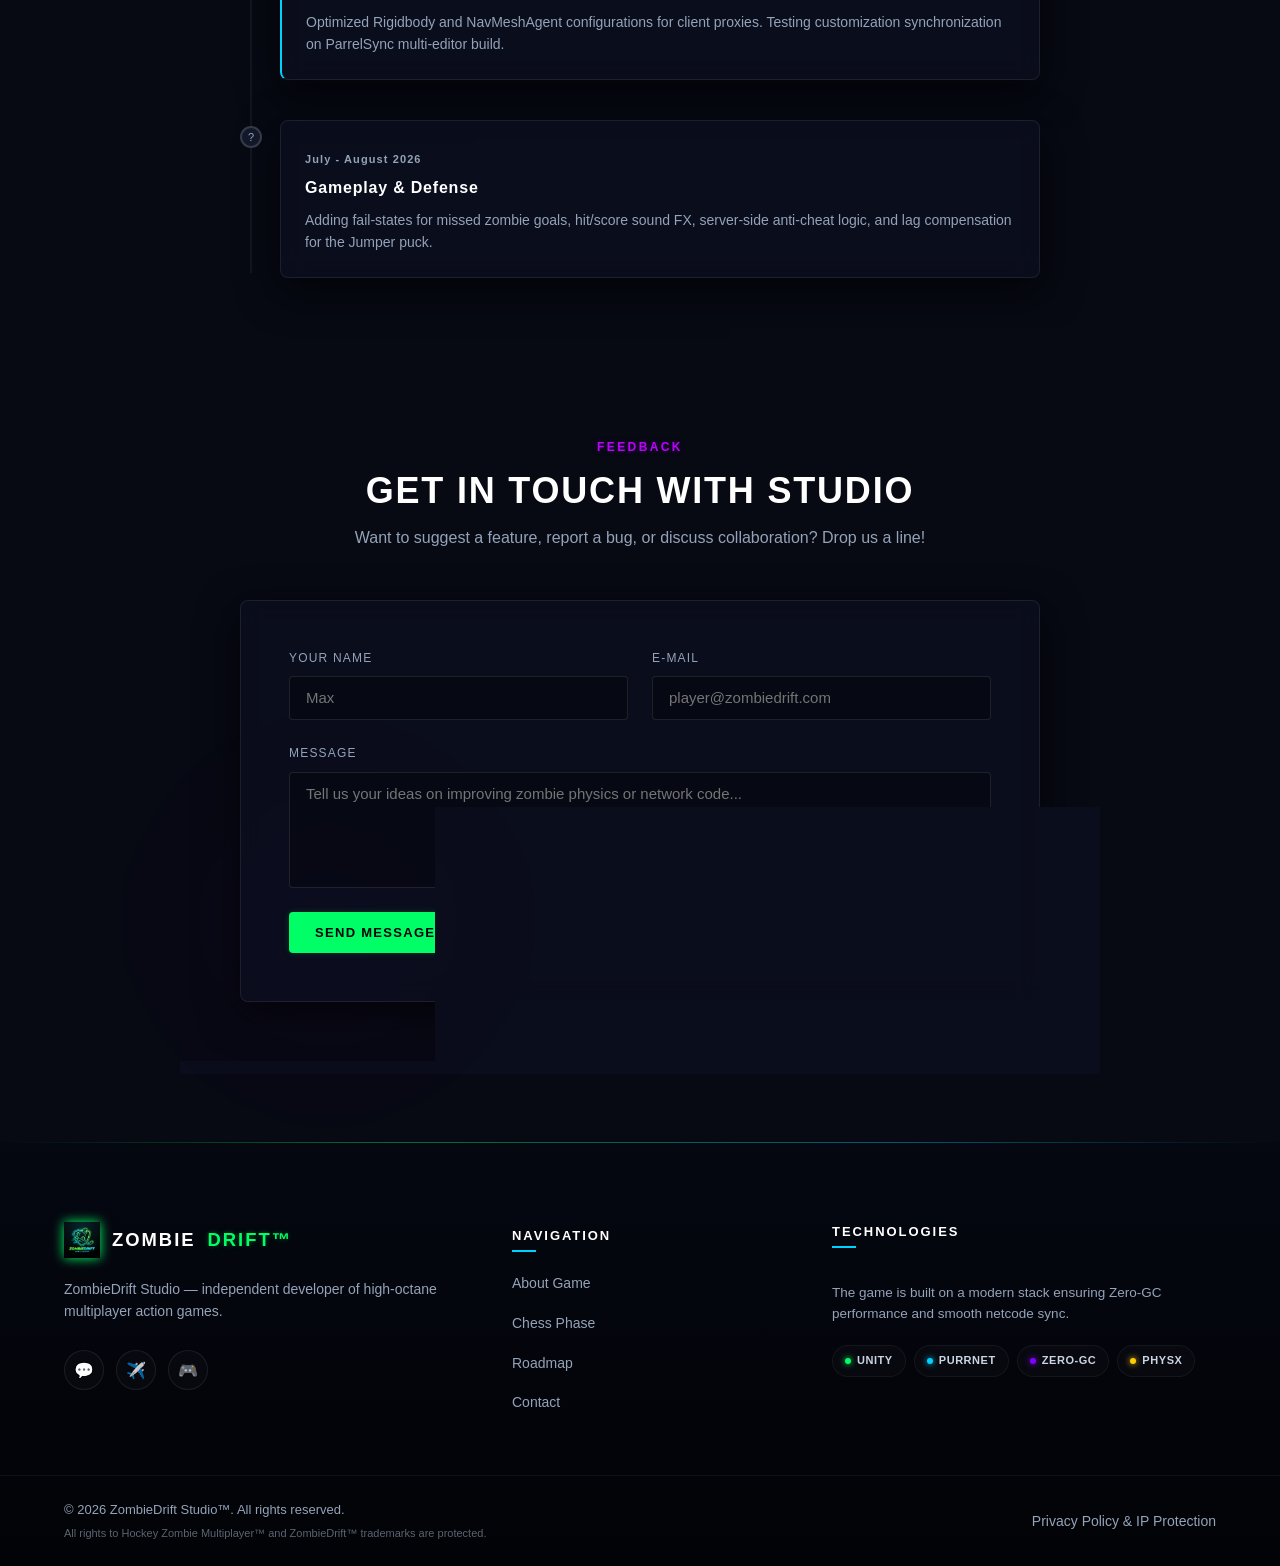
==== commit 685b6b34: "feat: implement modernized premium footer with responsive grid and technology badges" ====
--- a/index.html
+++ b/index.html
@@ -309,24 +309,58 @@
 
     <!-- Footer -->
     <footer class="main-footer">
-        <div class="container footer-container">
+        <div class="footer-top-line"></div>
+        <div class="container footer-grid">
             <div class="footer-brand">
-                <img src="assets/zombiedrift_logo.png" alt="ZombieDrift Studio" class="footer-logo">
-                <p data-i18n="foot-desc">ZombieDrift Studio — независимый разработчик высокодинамичных мультиплеерных экшенов.</p>
-            </div>
-            <div class="footer-links">
-                <h4 data-i18n="foot-nav-title">Навигация</h4>
-                <ul>
-                    <li><a href="#about-game" data-i18n="nav-about">Об игре</a></li>
-                    <li><a href="#chess-phase" data-i18n="nav-chess">Chess Phase</a></li>
-
-                    <li><a href="#roadmap" data-i18n="nav-roadmap">Дорожная карта</a></li>
-                    <li><a href="privacy.html" data-i18n="foot-legal-link">Политика конфиденциальности и защита ИС</a></li>
+                <a href="#hero" class="footer-brand-title">
+                    <img src="assets/zombiedrift_logo.png" alt="ZombieDrift Logo" class="footer-logo">
+                    <span class="brand-zombie">ZOMBIE</span><span class="brand-drift">DRIFT™</span>
+                </a>
+                <p data-i18n="foot-desc" class="footer-brand-desc">ZombieDrift Studio — независимый разработчик высокодинамичных мультиплеерных экшенов.</p>
+                <div class="footer-socials">
+                    <a href="https://discord.gg/" target="_blank" class="social-btn btn-discord" aria-label="Discord">
+                        <span class="social-icon">💬</span>
+                    </a>
+                    <a href="https://t.me/" target="_blank" class="social-btn btn-telegram" aria-label="Telegram">
+                        <span class="social-icon">✈️</span>
+                    </a>
+                    <a href="https://store.steampowered.com/" target="_blank" class="social-btn btn-steam" aria-label="Steam">
+                        <span class="social-icon">🎮</span>
+                    </a>
+                </div>
+            </div>
+            
+            <div class="footer-nav">
+                <h4 class="footer-section-title" data-i18n="foot-nav-title">Навигация</h4>
+                <ul class="footer-nav-links">
+                    <li><a href="#about-game" class="footer-link" data-i18n="nav-about">Об игре</a></li>
+                    <li><a href="#chess-phase" class="footer-link" data-i18n="nav-chess">Шахматы</a></li>
+                    <li><a href="#roadmap" class="footer-link" data-i18n="nav-roadmap">Дорожная карта</a></li>
+                    <li><a href="#contact" class="footer-link" data-i18n="nav-contact">Контакты</a></li>
                 </ul>
             </div>
-            <div class="footer-credits">
-                <p data-i18n="foot-copy">&copy; 2026 ZombieDrift. Все права защищены.</p>
-                <p data-i18n="foot-credits">Сделано для демонстрации проекта Hockey Zombie Multiplayer.</p>
+            
+            <div class="footer-tech">
+                <h4 class="footer-section-title" data-i18n="foot-tech-title">Технологии</h4>
+                <p class="footer-tech-desc" data-i18n="foot-tech-desc">Игра построена на современном стеке для обеспечения нулевого GC и плавной сетевой синхронизации.</p>
+                <div class="tech-badges">
+                    <span class="tech-badge badge-unity"><span class="badge-dot dot-unity"></span>Unity</span>
+                    <span class="tech-badge badge-purrnet"><span class="badge-dot dot-purrnet"></span>PurrNet</span>
+                    <span class="tech-badge badge-zerogc"><span class="badge-dot dot-zerogc"></span>Zero-GC</span>
+                    <span class="tech-badge badge-physx"><span class="badge-dot dot-physx"></span>PhysX</span>
+                </div>
+            </div>
+        </div>
+        
+        <div class="footer-bottom">
+            <div class="container footer-bottom-container">
+                <div class="footer-copy">
+                    <p data-i18n="foot-copy">&copy; 2026 ZombieDrift. Все права защищены.</p>
+                    <p data-i18n="foot-credits" class="footer-credits-text">Сделано для демонстрации проекта Hockey Zombie Multiplayer.</p>
+                </div>
+                <div class="footer-bottom-links">
+                    <a href="privacy.html" class="footer-link" data-i18n="foot-legal-link">Политика конфиденциальности и защита ИС</a>
+                </div>
             </div>
         </div>
     </footer>
--- a/style.css
+++ b/style.css
@@ -58,7 +58,8 @@
     --container-width: 1200px;
     --header-height: 80px;
     
-
+    /* Muted Text */
+    --text-muted: #94a3b8;
 }
 
 /* --- Base & Reset Styles --- */
@@ -1080,55 +1081,244 @@
     display: none;
 }
 
-/* --- Footer --- */
+/* --- Premium Footer --- */
 .main-footer {
-    background: var(--bg-darker);
-    border-top: var(--border-glass);
-    padding: 60px 0 40px 0;
-}
-
-.footer-container {
+    background: linear-gradient(180deg, #050711 0%, #020306 100%);
+    border-top: none;
+    position: relative;
+    padding: 80px 0 0 0;
+    margin-top: 60px;
+    z-index: 10;
+}
+
+.footer-top-line {
+    position: absolute;
+    top: 0;
+    left: 0;
+    width: 100%;
+    height: 1px;
+    background: linear-gradient(90deg, rgba(0, 255, 102, 0) 0%, rgba(0, 255, 102, 0.4) 30%, rgba(0, 210, 255, 0.4) 70%, rgba(0, 210, 255, 0) 100%);
+}
+
+.footer-grid {
     display: grid;
     grid-template-columns: 1.5fr 1fr 1.5fr;
-    gap: 48px;
-    font-size: 14px;
-    color: var(--text-muted);
+    gap: 64px;
+    margin-bottom: 60px;
 }
 
 .footer-brand {
     display: flex;
     flex-direction: column;
-    gap: 16px;
+    gap: 20px;
 }
 
 .footer-logo {
     width: 36px;
     height: 36px;
     filter: drop-shadow(0 0 6px var(--neon-green));
-}
-
-.footer-links h4 {
+    object-fit: contain;
+}
+
+.footer-brand-title {
+    display: inline-flex;
+    align-items: center;
+    gap: 12px;
+    font-family: var(--font-heading);
+    font-weight: 900;
+    font-size: 1.15rem;
+    letter-spacing: 2px;
+}
+
+.footer-brand-title .brand-zombie {
+    color: #ffffff;
+    transition: color 0.3s;
+}
+
+.footer-brand-title .brand-drift {
+    color: var(--neon-green);
+    text-shadow: var(--glow-green);
+    transition: color 0.3s;
+}
+
+.footer-brand-title:hover .brand-zombie {
+    color: var(--neon-cyan);
+}
+
+.footer-brand-title:hover .brand-drift {
+    color: #ffffff;
+    text-shadow: none;
+}
+
+.footer-brand-desc {
     font-size: 14px;
+    color: var(--text-muted);
+    line-height: 1.6;
+}
+
+.footer-socials {
+    display: flex;
+    gap: 12px;
+    margin-top: 8px;
+}
+
+.social-btn {
+    width: 40px;
+    height: 40px;
+    border-radius: 50%;
+    background: rgba(255, 255, 255, 0.02);
+    border: 1px solid rgba(255, 255, 255, 0.08);
+    display: flex;
+    align-items: center;
+    justify-content: center;
+    font-size: 16px;
+    transition: all 0.3s cubic-bezier(0.4, 0, 0.2, 1);
+    cursor: pointer;
+}
+
+.social-btn:hover {
+    background: rgba(255, 255, 255, 0.05);
+    transform: translateY(-3px);
+}
+
+.btn-discord:hover {
+    border-color: #5865F2;
+    box-shadow: 0 0 10px rgba(88, 101, 242, 0.3);
+}
+
+.btn-telegram:hover {
+    border-color: #0088cc;
+    box-shadow: 0 0 10px rgba(0, 136, 204, 0.3);
+}
+
+.btn-steam:hover {
+    border-color: var(--neon-green);
+    box-shadow: 0 0 10px rgba(0, 255, 102, 0.3);
+}
+
+.footer-section-title {
+    font-size: 13px;
+    font-family: var(--font-heading);
+    text-transform: uppercase;
+    letter-spacing: 0.15em;
     color: #ffffff;
-    margin-bottom: 16px;
+    margin-bottom: 24px;
+    position: relative;
+    display: inline-block;
+}
+
+.footer-section-title::after {
+    content: '';
+    position: absolute;
+    bottom: -6px;
+    left: 0;
+    width: 24px;
+    height: 2px;
+    background-color: var(--neon-cyan);
+}
+
+.footer-nav-links {
+    display: flex;
+    flex-direction: column;
+    gap: 14px;
+}
+
+.footer-link {
+    font-size: 14px;
+    color: var(--text-muted);
+    transition: all 0.25s ease;
+}
+
+.footer-link:hover {
+    color: #ffffff;
+    padding-left: 4px;
+}
+
+.footer-tech {
+    display: flex;
+    flex-direction: column;
+    gap: 16px;
+}
+
+.footer-tech-desc {
+    font-size: 13.5px;
+    color: var(--text-muted);
+    line-height: 1.5;
+}
+
+.tech-badges {
+    display: flex;
+    flex-wrap: wrap;
+    gap: 8px;
+    margin-top: 6px;
+}
+
+.tech-badge {
+    display: inline-flex;
+    align-items: center;
+    gap: 6px;
+    font-size: 11px;
+    font-weight: 700;
     text-transform: uppercase;
-}
-
-.footer-links ul {
+    letter-spacing: 0.05em;
+    padding: 6px 12px;
+    background: rgba(255, 255, 255, 0.02);
+    border: 1px solid rgba(255, 255, 255, 0.05);
+    border-radius: 20px;
+    color: #cbd5e1;
+    transition: all 0.3s ease;
+}
+
+.tech-badge:hover {
+    background: rgba(255, 255, 255, 0.04);
+    border-color: rgba(255, 255, 255, 0.15);
+    color: #ffffff;
+}
+
+.badge-dot {
+    width: 6px;
+    height: 6px;
+    border-radius: 50%;
+}
+
+.dot-unity { background-color: var(--neon-green); box-shadow: 0 0 6px var(--neon-green); }
+.dot-purrnet { background-color: var(--neon-cyan); box-shadow: 0 0 6px var(--neon-cyan); }
+.dot-zerogc { background-color: var(--neon-purple); box-shadow: 0 0 6px var(--neon-purple); }
+.dot-physx { background-color: var(--neon-gold); box-shadow: 0 0 6px var(--neon-gold); }
+
+.footer-bottom {
+    border-top: 1px solid rgba(255, 255, 255, 0.05);
+    padding: 24px 0;
+    margin-top: 20px;
+}
+
+.footer-bottom-container {
+    display: flex;
+    justify-content: space-between;
+    align-items: center;
+    gap: 24px;
+    flex-wrap: wrap;
+}
+
+.footer-copy {
     display: flex;
     flex-direction: column;
-    gap: 12px;
-}
-
-.footer-links a:hover {
-    color: #ffffff;
-}
-
-.footer-credits {
-    display: flex;
-    flex-direction: column;
-    gap: 12px;
-    text-align: right;
+    gap: 4px;
+}
+
+.footer-copy p {
+    font-size: 13px;
+    color: var(--text-muted);
+}
+
+.footer-credits-text {
+    font-size: 11px !important;
+    opacity: 0.6;
+}
+
+.footer-bottom-links {
+    display: flex;
+    gap: 24px;
 }
 
 /* --- Keyframe Animations --- */
@@ -1308,14 +1498,32 @@
     
 
     
-    .footer-container {
+    .footer-grid {
         grid-template-columns: 1fr;
-        gap: 32px;
+        gap: 40px;
+    }
+    
+    .footer-brand, .footer-nav, .footer-tech {
+        align-items: center;
         text-align: center;
     }
     
-    .footer-credits {
+    .footer-section-title::after {
+        left: 50%;
+        transform: translateX(-50%);
+    }
+    
+    .tech-badges {
+        justify-content: center;
+    }
+    
+    .footer-bottom-container {
+        flex-direction: column;
         text-align: center;
+    }
+    
+    .footer-bottom-links {
+        justify-content: center;
     }
     
     .cards-container {
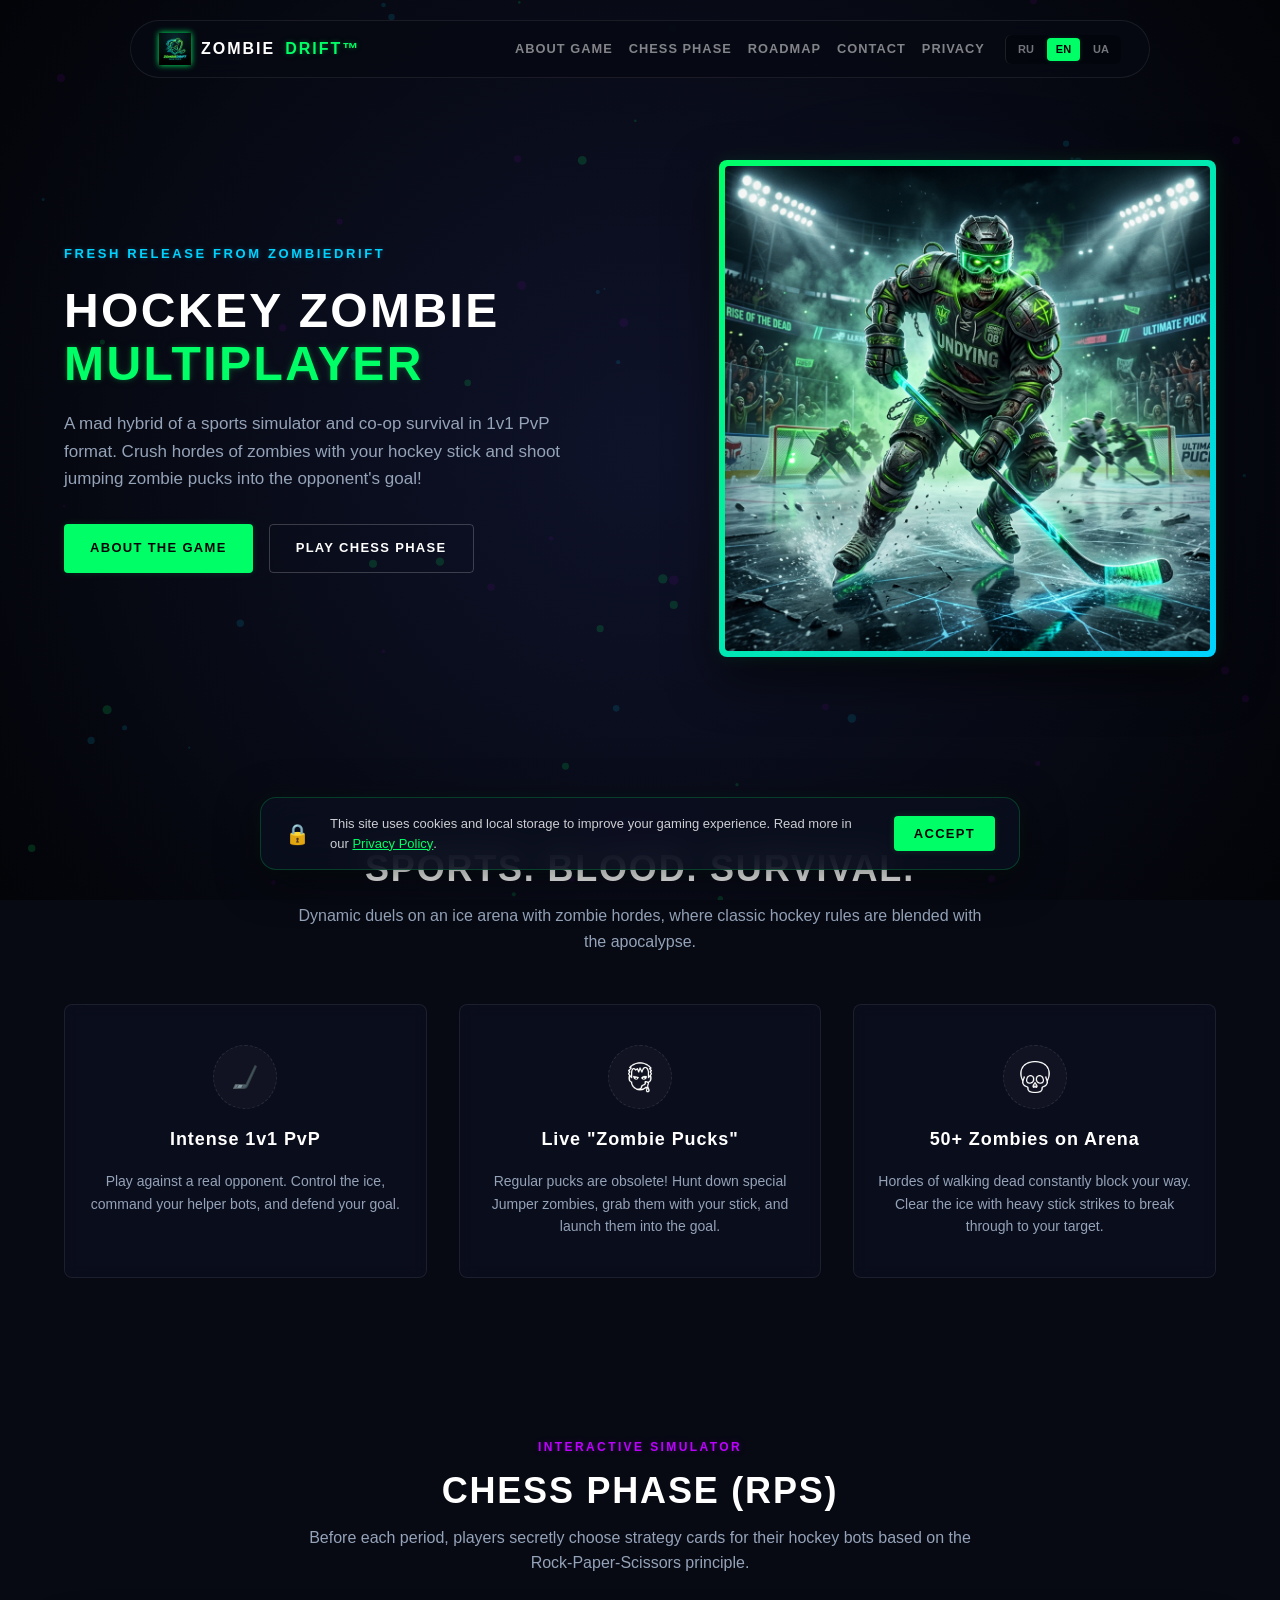
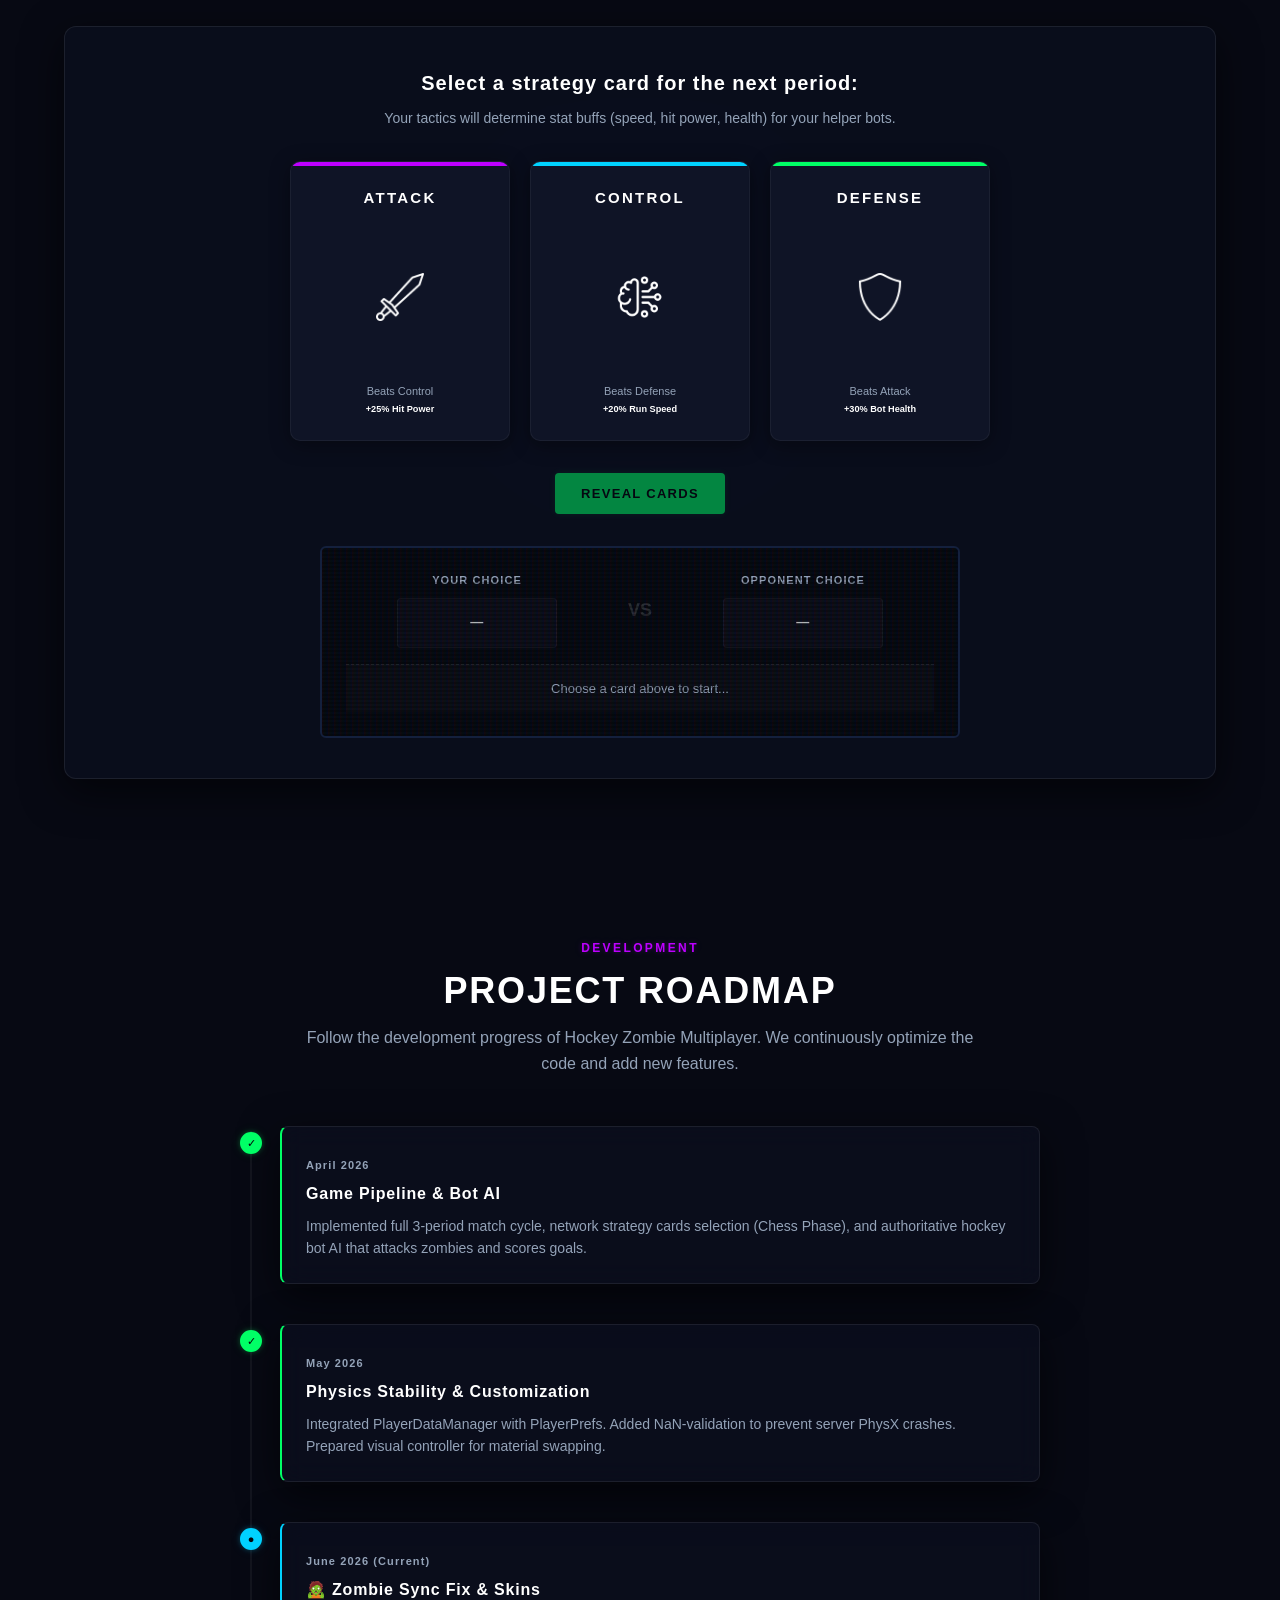
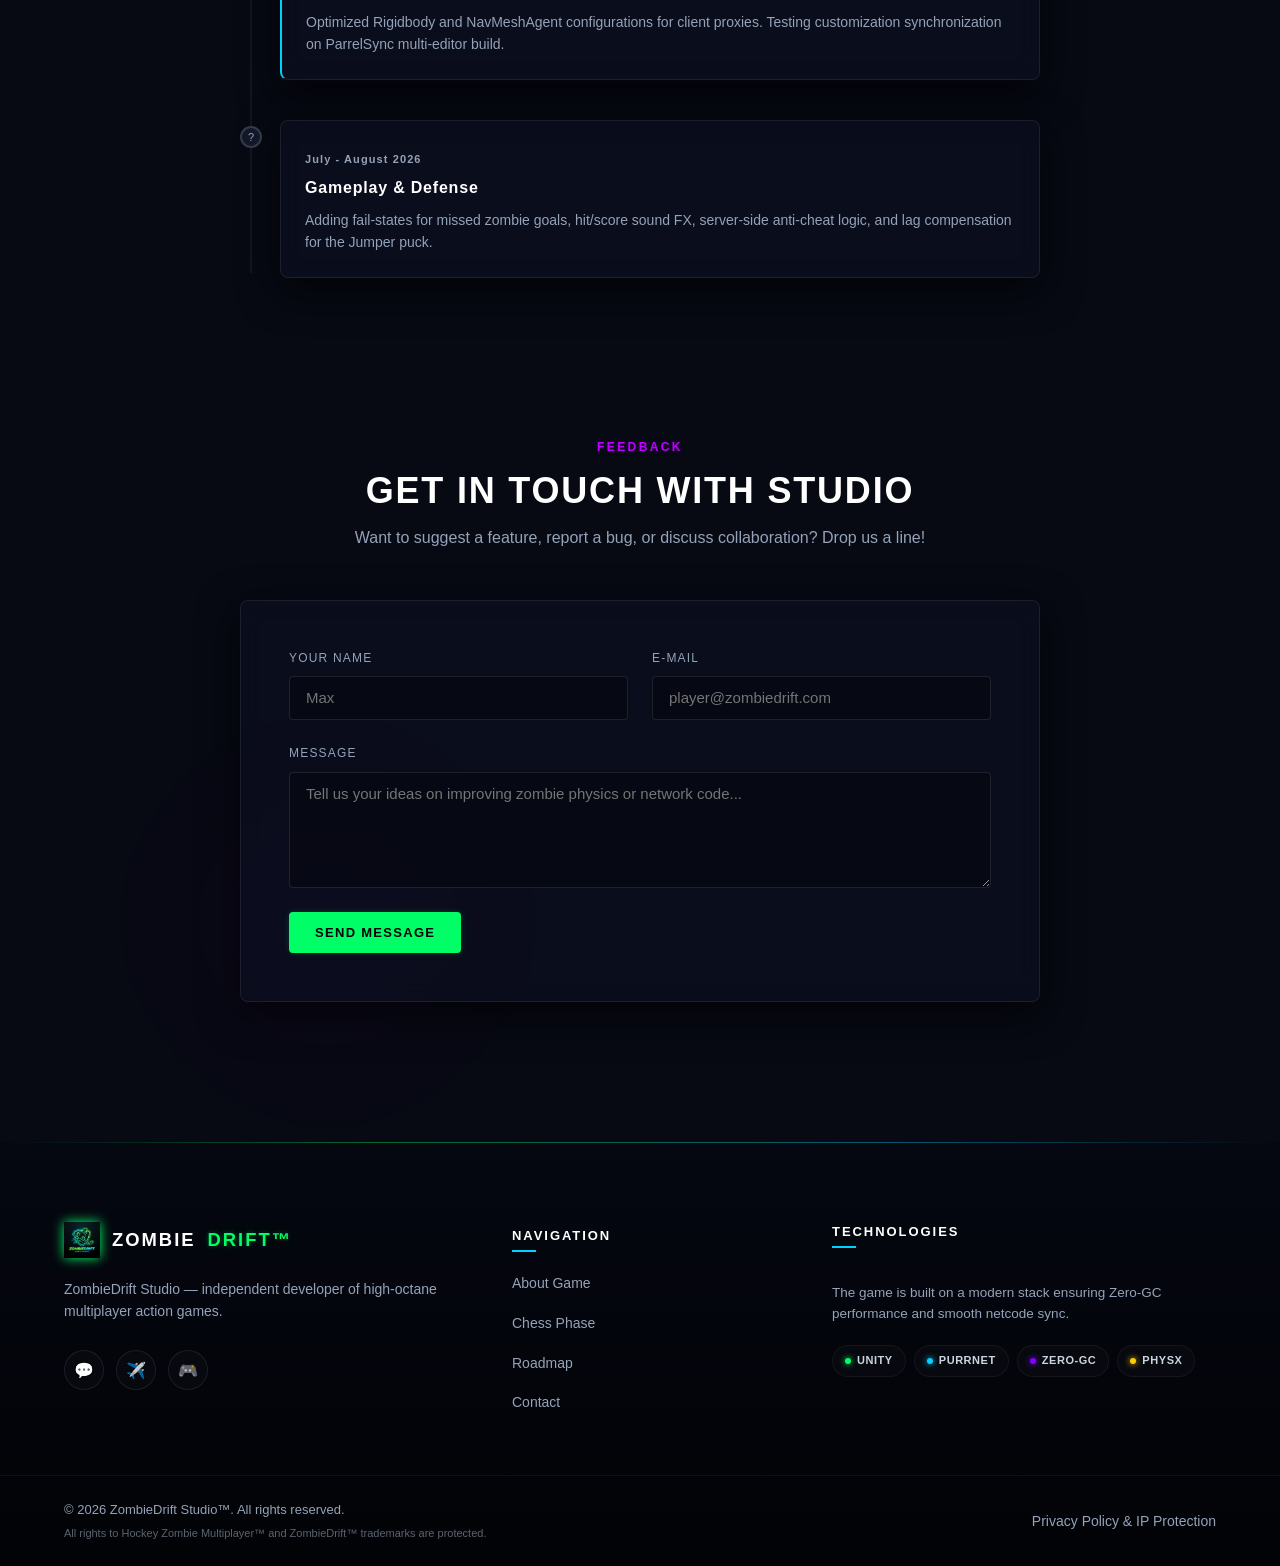
==== commit 3c0ddde6: "fix: update layout and content in index.html" ====
--- a/index.html
+++ b/index.html
@@ -1,11 +1,14 @@
 <!DOCTYPE html>
 <html lang="ru">
+
 <head>
     <meta charset="UTF-8">
     <meta name="viewport" content="width=device-width, initial-scale=1.0">
     <title data-i18n="doc-title">ZombieDrift Studio™ | Hockey Zombie Multiplayer™</title>
-    <meta name="description" content="Официальный сайт игровой студии ZombieDrift. Разработчики безумного спортивного экшена Hockey Zombie Multiplayer. Узнайте больше об игре, игровом процессе и технологиях.">
-    <meta name="keywords" content="ZombieDrift, Hockey Zombie, Hockey Zombie Multiplayer, PurrNet, Zero-GC, Unity, 1v1 PvP, инди-игры">
+    <meta name="description"
+        content="Официальный сайт игровой студии ZombieDrift. Разработчики безумного спортивного экшена Hockey Zombie Multiplayer. Узнайте больше об игре, игровом процессе и технологиях.">
+    <meta name="keywords"
+        content="ZombieDrift, Hockey Zombie, Hockey Zombie Multiplayer, PurrNet, Zero-GC, Unity, 1v1 PvP, инди-игры">
     <link rel="icon" type="image/png" href="assets/zombiedrift_logo.png">
     <link rel="canonical" href="https://zombiedrift.github.io/">
     <meta name="robots" content="index, follow">
@@ -14,14 +17,18 @@
     <meta property="og:type" content="website">
     <meta property="og:url" content="https://zombiedrift.github.io/">
     <meta property="og:title" content="ZombieDrift Studio™ | Hockey Zombie Multiplayer™" id="og-title">
-    <meta property="og:description" content="Официальный сайт игровой студии ZombieDrift. Разработчики безумного спортивного экшена Hockey Zombie Multiplayer. Узнайте больше об игре, игровом процессе и технологиях." id="og-desc">
+    <meta property="og:description"
+        content="Официальный сайт игровой студии ZombieDrift. Разработчики безумного спортивного экшена Hockey Zombie Multiplayer. Узнайте больше об игре, игровом процессе и технологиях."
+        id="og-desc">
     <meta property="og:image" content="https://zombiedrift.github.io/assets/zombiedrift_logo.png">
 
     <!-- Twitter -->
     <meta property="twitter:card" content="summary_large_image">
     <meta property="twitter:url" content="https://zombiedrift.github.io/">
     <meta property="twitter:title" content="ZombieDrift Studio™ | Hockey Zombie Multiplayer™" id="twitter-title">
-    <meta property="twitter:description" content="Официальный сайт игровой студии ZombieDrift. Разработчики безумного спортивного экшена Hockey Zombie Multiplayer. Узнайте больше об игре, игровом процессе и технологиях." id="twitter-desc">
+    <meta property="twitter:description"
+        content="Официальный сайт игровой студии ZombieDrift. Разработчики безумного спортивного экшена Hockey Zombie Multiplayer. Узнайте больше об игре, игровом процессе и технологиях."
+        id="twitter-desc">
     <meta property="twitter:image" content="https://zombiedrift.github.io/assets/zombiedrift_logo.png">
 
     <!-- Structured Data (JSON-LD) -->
@@ -40,9 +47,11 @@
       }
     }
     </script>
-    
+
     <link rel="stylesheet" href="style.css">
+    <meta name="google-site-verification" content="VF6XMZrwy6AhMK0q1wyKyUwlzG-ASBN-I_6LHaWsWwU" />
 </head>
+
 <body>
     <!-- Background Canvas for tech particle effect -->
     <canvas id="bg-canvas"></canvas>
@@ -101,13 +110,17 @@
             <div class="container hero-container">
                 <div class="hero-content">
                     <span class="hero-tagline" data-i18n="hero-tag">Свежий релиз от ZombieDrift</span>
-                    <h1 class="hero-title" data-i18n="hero-title">HOCKEY ZOMBIE<br><span class="highlight-text">MULTIPLAYER</span></h1>
+                    <h1 class="hero-title" data-i18n="hero-title">HOCKEY ZOMBIE<br><span
+                            class="highlight-text">MULTIPLAYER</span></h1>
                     <p class="hero-desc" data-i18n="hero-desc">
-                        Безумный гибрид спортивного симулятора и кооперативного выживания в формате 1v1 PvP. Крушите толпы зомби клюшкой и забивайте прыгающих зомби-шайб в ворота противника!
+                        Безумный гибрид спортивного симулятора и кооперативного выживания в формате 1v1 PvP. Крушите
+                        толпы зомби клюшкой и забивайте прыгающих зомби-шайб в ворота противника!
                     </p>
                     <div class="hero-buttons">
-                        <a href="#about-game" class="btn btn-primary" id="btn-hero-learn" data-i18n="btn-learn">Подробнее об игре</a>
-                        <a href="#chess-phase" class="btn btn-secondary" id="btn-hero-play" data-i18n="btn-play-sim">Сыграть в Chess Phase</a>
+                        <a href="#about-game" class="btn btn-primary" id="btn-hero-learn"
+                            data-i18n="btn-learn">Подробнее об игре</a>
+                        <a href="#chess-phase" class="btn btn-secondary" id="btn-hero-play"
+                            data-i18n="btn-play-sim">Сыграть в Chess Phase</a>
                     </div>
                 </div>
                 <div class="hero-visual">
@@ -125,24 +138,29 @@
                 <div class="section-header">
                     <span class="section-tag" data-i18n="about-tag">Игровой процесс</span>
                     <h2 class="section-title" data-i18n="about-title">СПОРТ. КРОВЬ. ВЫЖИВАНИЕ.</h2>
-                    <p class="section-subtitle" data-i18n="about-subtitle">Динамичные дуэли на ледовой арене с толпами зомби, где классические хоккейные правила смешались с апокалипсисом.</p>
+                    <p class="section-subtitle" data-i18n="about-subtitle">Динамичные дуэли на ледовой арене с толпами
+                        зомби, где классические хоккейные правила смешались с апокалипсисом.</p>
                 </div>
 
                 <div class="features-grid">
                     <div class="feature-card">
                         <div class="card-icon icon-pvp"></div>
                         <h3 class="card-title" data-i18n="feat1-title">Интенсивный 1v1 PvP</h3>
-                        <p class="card-desc" data-i18n="feat1-desc">Вы играете против реального оппонента. Контролируйте лед, командуйте ботами-помощниками и защищайте свои ворота.</p>
+                        <p class="card-desc" data-i18n="feat1-desc">Вы играете против реального оппонента. Контролируйте
+                            лед, командуйте ботами-помощниками и защищайте свои ворота.</p>
                     </div>
                     <div class="feature-card">
                         <div class="card-icon icon-jumper"></div>
                         <h3 class="card-title" data-i18n="feat2-title">Живые "Зомби-Шайбы"</h3>
-                        <p class="card-desc" data-i18n="feat2-desc">Обычные шайбы устарели! Выслеживайте особых зомби-прыгунов (Jumpers), захватывайте их клюшкой и запускайте мощными бросками в ворота.</p>
+                        <p class="card-desc" data-i18n="feat2-desc">Обычные шайбы устарели! Выслеживайте особых
+                            зомби-прыгунов (Jumpers), захватывайте их клюшкой и запускайте мощными бросками в ворота.
+                        </p>
                     </div>
                     <div class="feature-card">
                         <div class="card-icon icon-horde"></div>
                         <h3 class="card-title" data-i18n="feat3-title">50+ Зомби на арене</h3>
-                        <p class="card-desc" data-i18n="feat3-desc">Толпы ходячих мертвецов постоянно мешают игре. Зачищайте лед сильными ударами клюшки, чтобы пробиться к цели.</p>
+                        <p class="card-desc" data-i18n="feat3-desc">Толпы ходячих мертвецов постоянно мешают игре.
+                            Зачищайте лед сильными ударами клюшки, чтобы пробиться к цели.</p>
                     </div>
                 </div>
             </div>
@@ -155,13 +173,15 @@
                 <div class="section-header">
                     <span class="section-tag" data-i18n="chess-tag">Интерактивный симулятор</span>
                     <h2 class="section-title" data-i18n="chess-title">ШАХМАТНАЯ ФАЗА (RPS)</h2>
-                    <p class="section-subtitle" data-i18n="chess-subtitle">Перед началом каждого периода игроки тайно выбирают карты стратегии для ботов-хоккеистов по принципу Камень-Ножницы-Бумага.</p>
+                    <p class="section-subtitle" data-i18n="chess-subtitle">Перед началом каждого периода игроки тайно
+                        выбирают карты стратегии для ботов-хоккеистов по принципу Камень-Ножницы-Бумага.</p>
                 </div>
 
                 <div class="chess-simulator-box">
                     <div class="simulator-intro">
                         <h3 data-i18n="chess-intro-title">Выберите карту стратегии на следующий период:</h3>
-                        <p data-i18n="chess-intro-desc">Ваша тактика определит баффы характеристик (скорость, сила удара, здоровье) ваших ботов-помощников.</p>
+                        <p data-i18n="chess-intro-desc">Ваша тактика определит баффы характеристик (скорость, сила
+                            удара, здоровье) ваших ботов-помощников.</p>
                     </div>
 
                     <div class="cards-container">
@@ -171,7 +191,8 @@
                                 <div class="card-glow"></div>
                                 <h4 class="card-type" data-i18n="card-att-title">АТАКА</h4>
                                 <div class="card-icon-illustration"><img src="icons8-sword-50.png" alt="Attack"></div>
-                                <p class="card-benefit" data-i18n="card-att-benefit">Побеждает Контроль<br><small>+25% Сила удара</small></p>
+                                <p class="card-benefit" data-i18n="card-att-benefit">Побеждает Контроль<br><small>+25%
+                                        Сила удара</small></p>
                             </div>
                         </div>
 
@@ -181,7 +202,8 @@
                                 <div class="card-glow"></div>
                                 <h4 class="card-type" data-i18n="card-ctrl-title">КОНТРОЛЬ</h4>
                                 <div class="card-icon-illustration"><img src="icons8-brain-64.png" alt="Control"></div>
-                                <p class="card-benefit" data-i18n="card-ctrl-benefit">Побеждает Защиту<br><small>+20% Скорость бега</small></p>
+                                <p class="card-benefit" data-i18n="card-ctrl-benefit">Побеждает Защиту<br><small>+20%
+                                        Скорость бега</small></p>
                             </div>
                         </div>
 
@@ -191,14 +213,17 @@
                                 <div class="card-glow"></div>
                                 <h4 class="card-type" data-i18n="card-def-title">ЗАЩИТА</h4>
                                 <div class="card-icon-illustration"><img src="icons8-shield-50.png" alt="Defense"></div>
-                                <p class="card-benefit" data-i18n="card-def-benefit">Побеждает Атаку<br><small>+30% Здоровье ботов</small></p>
+                                <p class="card-benefit" data-i18n="card-def-benefit">Побеждает Атаку<br><small>+30%
+                                        Здоровье ботов</small></p>
                             </div>
                         </div>
                     </div>
 
                     <div class="sim-controls">
-                        <button id="btn-reveal-choice" class="btn btn-primary btn-disabled" disabled data-i18n="btn-reveal">Раскрыть карты</button>
-                        <button id="btn-reset-sim" class="btn btn-secondary btn-hidden" data-i18n="btn-reset">Начать заново</button>
+                        <button id="btn-reveal-choice" class="btn btn-primary btn-disabled" disabled
+                            data-i18n="btn-reveal">Раскрыть карты</button>
+                        <button id="btn-reset-sim" class="btn btn-secondary btn-hidden" data-i18n="btn-reset">Начать
+                            заново</button>
                     </div>
 
                     <!-- Simulator Output Screen -->
@@ -214,7 +239,8 @@
                                 <div class="slot-visual" id="slot-opponent">—</div>
                             </div>
                         </div>
-                        <div class="screen-result" id="screen-result-text" data-i18n="sim-start-prompt">Выберите карту выше, чтобы начать...</div>
+                        <div class="screen-result" id="screen-result-text" data-i18n="sim-start-prompt">Выберите карту
+                            выше, чтобы начать...</div>
                     </div>
                 </div>
             </div>
@@ -228,7 +254,8 @@
                 <div class="section-header">
                     <span class="section-tag" data-i18n="road-tag">Развитие</span>
                     <h2 class="section-title" data-i18n="road-title">ДОРОЖНАЯ КАРТА ПРОЕКТА</h2>
-                    <p class="section-subtitle" data-i18n="road-subtitle">Следите за прогрессом разработки Hockey Zombie Multiplayer. Мы постоянно улучшаем код и добавляем новые возможности.</p>
+                    <p class="section-subtitle" data-i18n="road-subtitle">Следите за прогрессом разработки Hockey Zombie
+                        Multiplayer. Мы постоянно улучшаем код и добавляем новые возможности.</p>
                 </div>
 
                 <div class="roadmap-timeline">
@@ -237,7 +264,9 @@
                         <div class="timeline-content glass-panel">
                             <span class="timeline-date" data-i18n="road-date1">Апрель 2026</span>
                             <h4 data-i18n="road-title1">Игровой пайплайн и ИИ ботов</h4>
-                            <p data-i18n="road-desc1">Реализован полный цикл 3-периодного матча, сетевая фаза выбора карт стратегий (Chess Phase) и авторитетный ИИ ботов-хоккеистов, способных бить зомби и забивать прыгунов.</p>
+                            <p data-i18n="road-desc1">Реализован полный цикл 3-периодного матча, сетевая фаза выбора
+                                карт стратегий (Chess Phase) и авторитетный ИИ ботов-хоккеистов, способных бить зомби и
+                                забивать прыгунов.</p>
                         </div>
                     </div>
 
@@ -246,7 +275,9 @@
                         <div class="timeline-content glass-panel">
                             <span class="timeline-date" data-i18n="road-date2">Май 2026</span>
                             <h4 data-i18n="road-title2">Физическая стабильность и кастомизация</h4>
-                            <p data-i18n="road-desc2">Интегрирован менеджер данных игрока (PlayerDataManager) с поддержкой PlayerPrefs. Добавлена NaN-валидация для пресечения PhysX крашей на сервере. Подготовлен визуальный контроллер смены материалов.</p>
+                            <p data-i18n="road-desc2">Интегрирован менеджер данных игрока (PlayerDataManager) с
+                                поддержкой PlayerPrefs. Добавлена NaN-валидация для пресечения PhysX крашей на сервере.
+                                Подготовлен визуальный контроллер смены материалов.</p>
                         </div>
                     </div>
 
@@ -255,7 +286,9 @@
                         <div class="timeline-content glass-panel animate-pulse-border">
                             <span class="timeline-date" data-i18n="road-date3">Июнь 2026 (Текущий этап)</span>
                             <h4 data-i18n="road-title3">🧟 Исправление синхронизации зомби & Скины</h4>
-                            <p data-i18n="road-desc3">Оптимизация работы Rigidbody и NavMeshAgent зомби на стороне клиента (избавление от подергиваний). Развертывание UI смены скинов хоккеистов на ParrelSync мультиплеерных тестах.</p>
+                            <p data-i18n="road-desc3">Оптимизация работы Rigidbody и NavMeshAgent зомби на стороне
+                                клиента (избавление от подергиваний). Развертывание UI смены скинов хоккеистов на
+                                ParrelSync мультиплеерных тестах.</p>
                         </div>
                     </div>
 
@@ -264,7 +297,9 @@
                         <div class="timeline-content glass-panel">
                             <span class="timeline-date" data-i18n="road-date4">Июль - Август 2026</span>
                             <h4 data-i18n="road-title4">Геймплей и защита</h4>
-                            <p data-i18n="road-desc4">Внедрение механики фрейл-стейта при пропущенных голах от зомби, аудиосистемы озвучки голов и серверного античита (Server-side validation) с лагокомпенсацией для "шайбы".</p>
+                            <p data-i18n="road-desc4">Внедрение механики фрейл-стейта при пропущенных голах от зомби,
+                                аудиосистемы озвучки голов и серверного античита (Server-side validation) с
+                                лагокомпенсацией для "шайбы".</p>
                         </div>
                     </div>
                 </div>
@@ -278,7 +313,8 @@
                 <div class="section-header">
                     <span class="section-tag" data-i18n="cont-tag">Обратная связь</span>
                     <h2 class="section-title" data-i18n="cont-title">СВЯЗАТЬСЯ СО СТУДИЕЙ</h2>
-                    <p class="section-subtitle" data-i18n="cont-subtitle">Хотите предложить фичу, сообщить о баге или обсудить сотрудничество? Напишите нам!</p>
+                    <p class="section-subtitle" data-i18n="cont-subtitle">Хотите предложить фичу, сообщить о баге или
+                        обсудить сотрудничество? Напишите нам!</p>
                 </div>
 
                 <div class="contact-box glass-panel">
@@ -295,10 +331,12 @@
                         </div>
                         <div class="form-group">
                             <label for="form-message" data-i18n="cont-label-msg">Сообщение</label>
-                            <textarea id="form-message" rows="5" required placeholder="Расскажите нам о ваших идеях по улучшению физики зомби или сетевого кода..."></textarea>
+                            <textarea id="form-message" rows="5" required
+                                placeholder="Расскажите нам о ваших идеях по улучшению физики зомби или сетевого кода..."></textarea>
                         </div>
                         <div class="form-actions">
-                            <button type="submit" id="btn-submit-form" class="btn btn-primary" data-i18n="btn-send">Отправить сообщение</button>
+                            <button type="submit" id="btn-submit-form" class="btn btn-primary"
+                                data-i18n="btn-send">Отправить сообщение</button>
                         </div>
                         <div id="form-feedback" class="form-feedback-message hidden"></div>
                     </form>
@@ -316,7 +354,8 @@
                     <img src="assets/zombiedrift_logo.png" alt="ZombieDrift Logo" class="footer-logo">
                     <span class="brand-zombie">ZOMBIE</span><span class="brand-drift">DRIFT™</span>
                 </a>
-                <p data-i18n="foot-desc" class="footer-brand-desc">ZombieDrift Studio — независимый разработчик высокодинамичных мультиплеерных экшенов.</p>
+                <p data-i18n="foot-desc" class="footer-brand-desc">ZombieDrift Studio — независимый разработчик
+                    высокодинамичных мультиплеерных экшенов.</p>
                 <div class="footer-socials">
                     <a href="https://discord.gg/" target="_blank" class="social-btn btn-discord" aria-label="Discord">
                         <span class="social-icon">💬</span>
@@ -324,12 +363,13 @@
                     <a href="https://t.me/" target="_blank" class="social-btn btn-telegram" aria-label="Telegram">
                         <span class="social-icon">✈️</span>
                     </a>
-                    <a href="https://store.steampowered.com/" target="_blank" class="social-btn btn-steam" aria-label="Steam">
+                    <a href="https://store.steampowered.com/" target="_blank" class="social-btn btn-steam"
+                        aria-label="Steam">
                         <span class="social-icon">🎮</span>
                     </a>
                 </div>
             </div>
-            
+
             <div class="footer-nav">
                 <h4 class="footer-section-title" data-i18n="foot-nav-title">Навигация</h4>
                 <ul class="footer-nav-links">
@@ -339,10 +379,11 @@
                     <li><a href="#contact" class="footer-link" data-i18n="nav-contact">Контакты</a></li>
                 </ul>
             </div>
-            
+
             <div class="footer-tech">
                 <h4 class="footer-section-title" data-i18n="foot-tech-title">Технологии</h4>
-                <p class="footer-tech-desc" data-i18n="foot-tech-desc">Игра построена на современном стеке для обеспечения нулевого GC и плавной сетевой синхронизации.</p>
+                <p class="footer-tech-desc" data-i18n="foot-tech-desc">Игра построена на современном стеке для
+                    обеспечения нулевого GC и плавной сетевой синхронизации.</p>
                 <div class="tech-badges">
                     <span class="tech-badge badge-unity"><span class="badge-dot dot-unity"></span>Unity</span>
                     <span class="tech-badge badge-purrnet"><span class="badge-dot dot-purrnet"></span>PurrNet</span>
@@ -351,15 +392,17 @@
                 </div>
             </div>
         </div>
-        
+
         <div class="footer-bottom">
             <div class="container footer-bottom-container">
                 <div class="footer-copy">
                     <p data-i18n="foot-copy">&copy; 2026 ZombieDrift. Все права защищены.</p>
-                    <p data-i18n="foot-credits" class="footer-credits-text">Сделано для демонстрации проекта Hockey Zombie Multiplayer.</p>
+                    <p data-i18n="foot-credits" class="footer-credits-text">Сделано для демонстрации проекта Hockey
+                        Zombie Multiplayer.</p>
                 </div>
                 <div class="footer-bottom-links">
-                    <a href="privacy.html" class="footer-link" data-i18n="foot-legal-link">Политика конфиденциальности и защита ИС</a>
+                    <a href="privacy.html" class="footer-link" data-i18n="foot-legal-link">Политика конфиденциальности и
+                        защита ИС</a>
                 </div>
             </div>
         </div>
@@ -369,11 +412,14 @@
     <div id="cookie-banner" class="cookie-banner hidden">
         <div class="cookie-content">
             <span class="cookie-icon">🔒</span>
-            <p id="cookie-text-content" data-i18n="cookie-text">Этот сайт использует файлы cookie и локальное хранилище для улучшения вашего игрового опыта. Подробнее в нашей <a href="privacy.html">Политике конфиденциальности</a>.</p>
+            <p id="cookie-text-content" data-i18n="cookie-text">Этот сайт использует файлы cookie и локальное хранилище
+                для улучшения вашего игрового опыта. Подробнее в нашей <a href="privacy.html">Политике
+                    конфиденциальности</a>.</p>
             <button id="btn-cookie-accept" class="btn btn-primary" data-i18n="btn-cookie-accept">Принять</button>
         </div>
     </div>
 
     <script src="script.js"></script>
 </body>
-</html>
+
+</html>
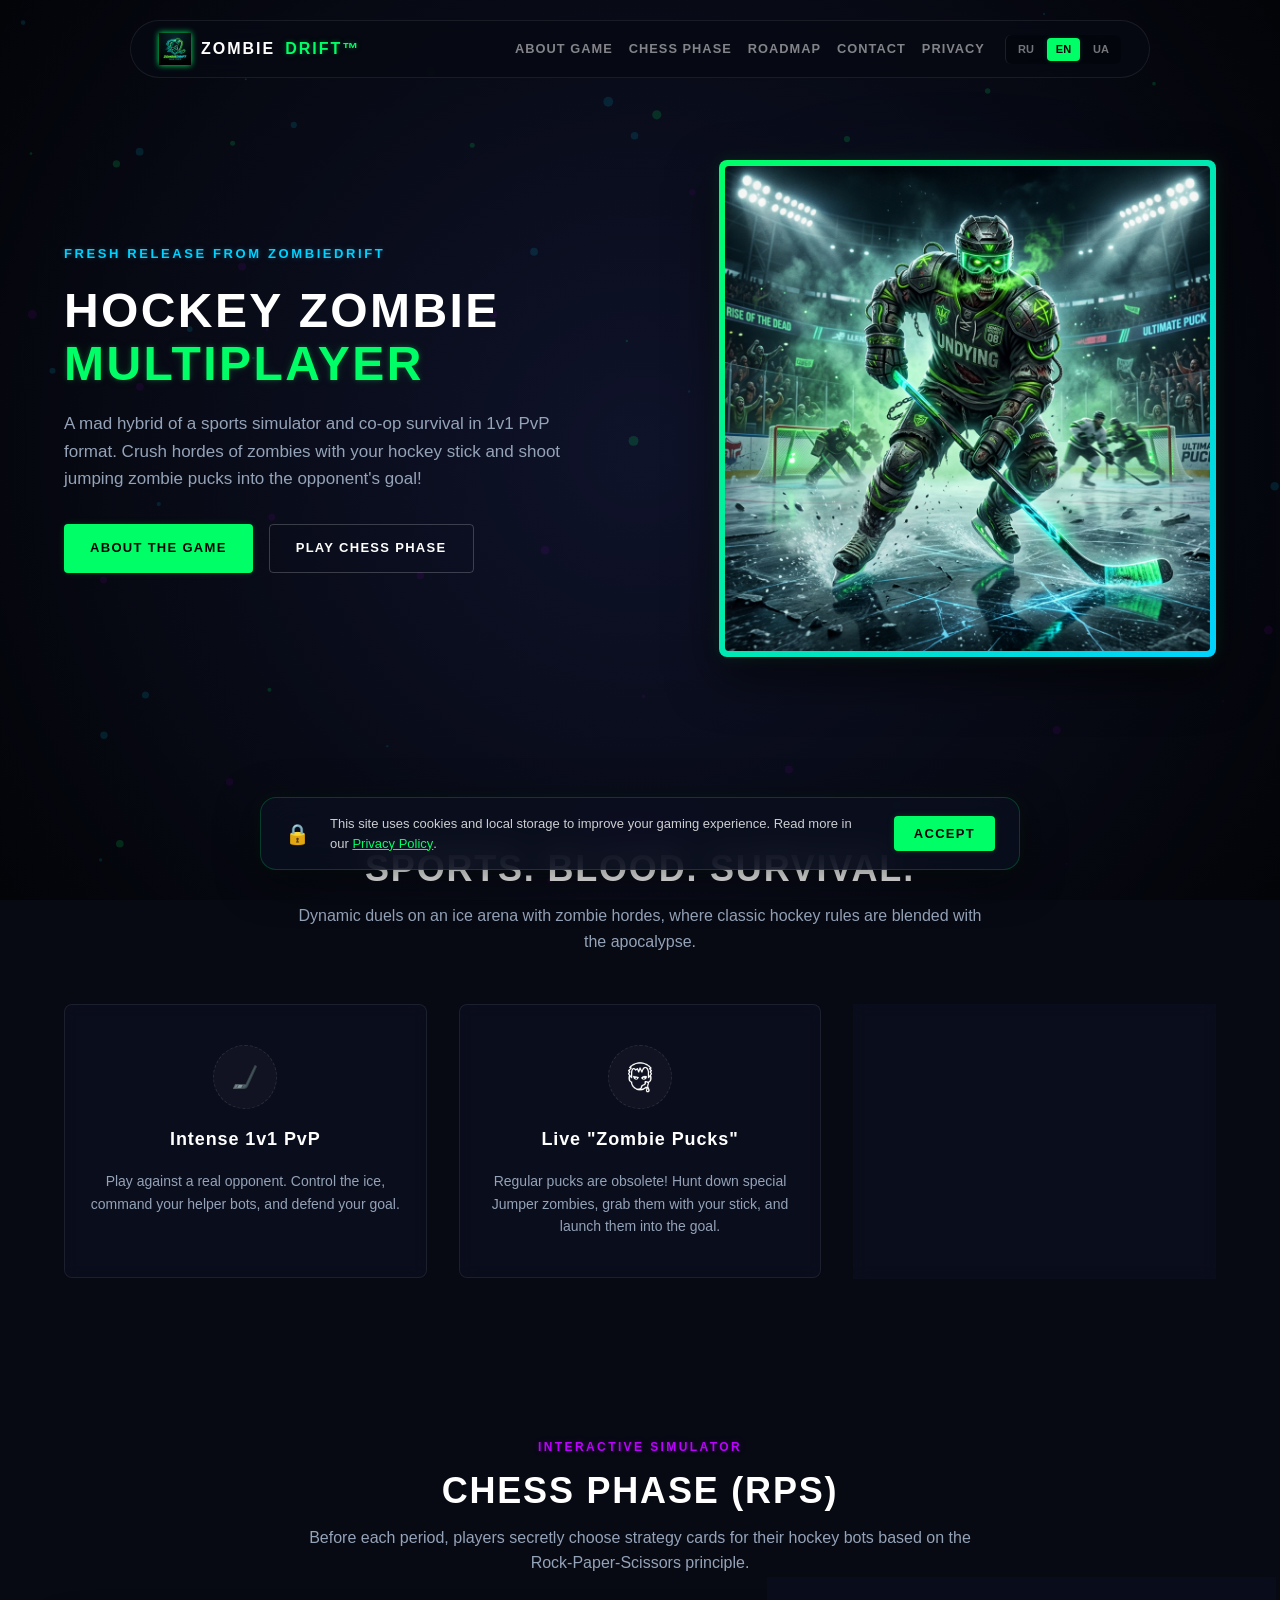
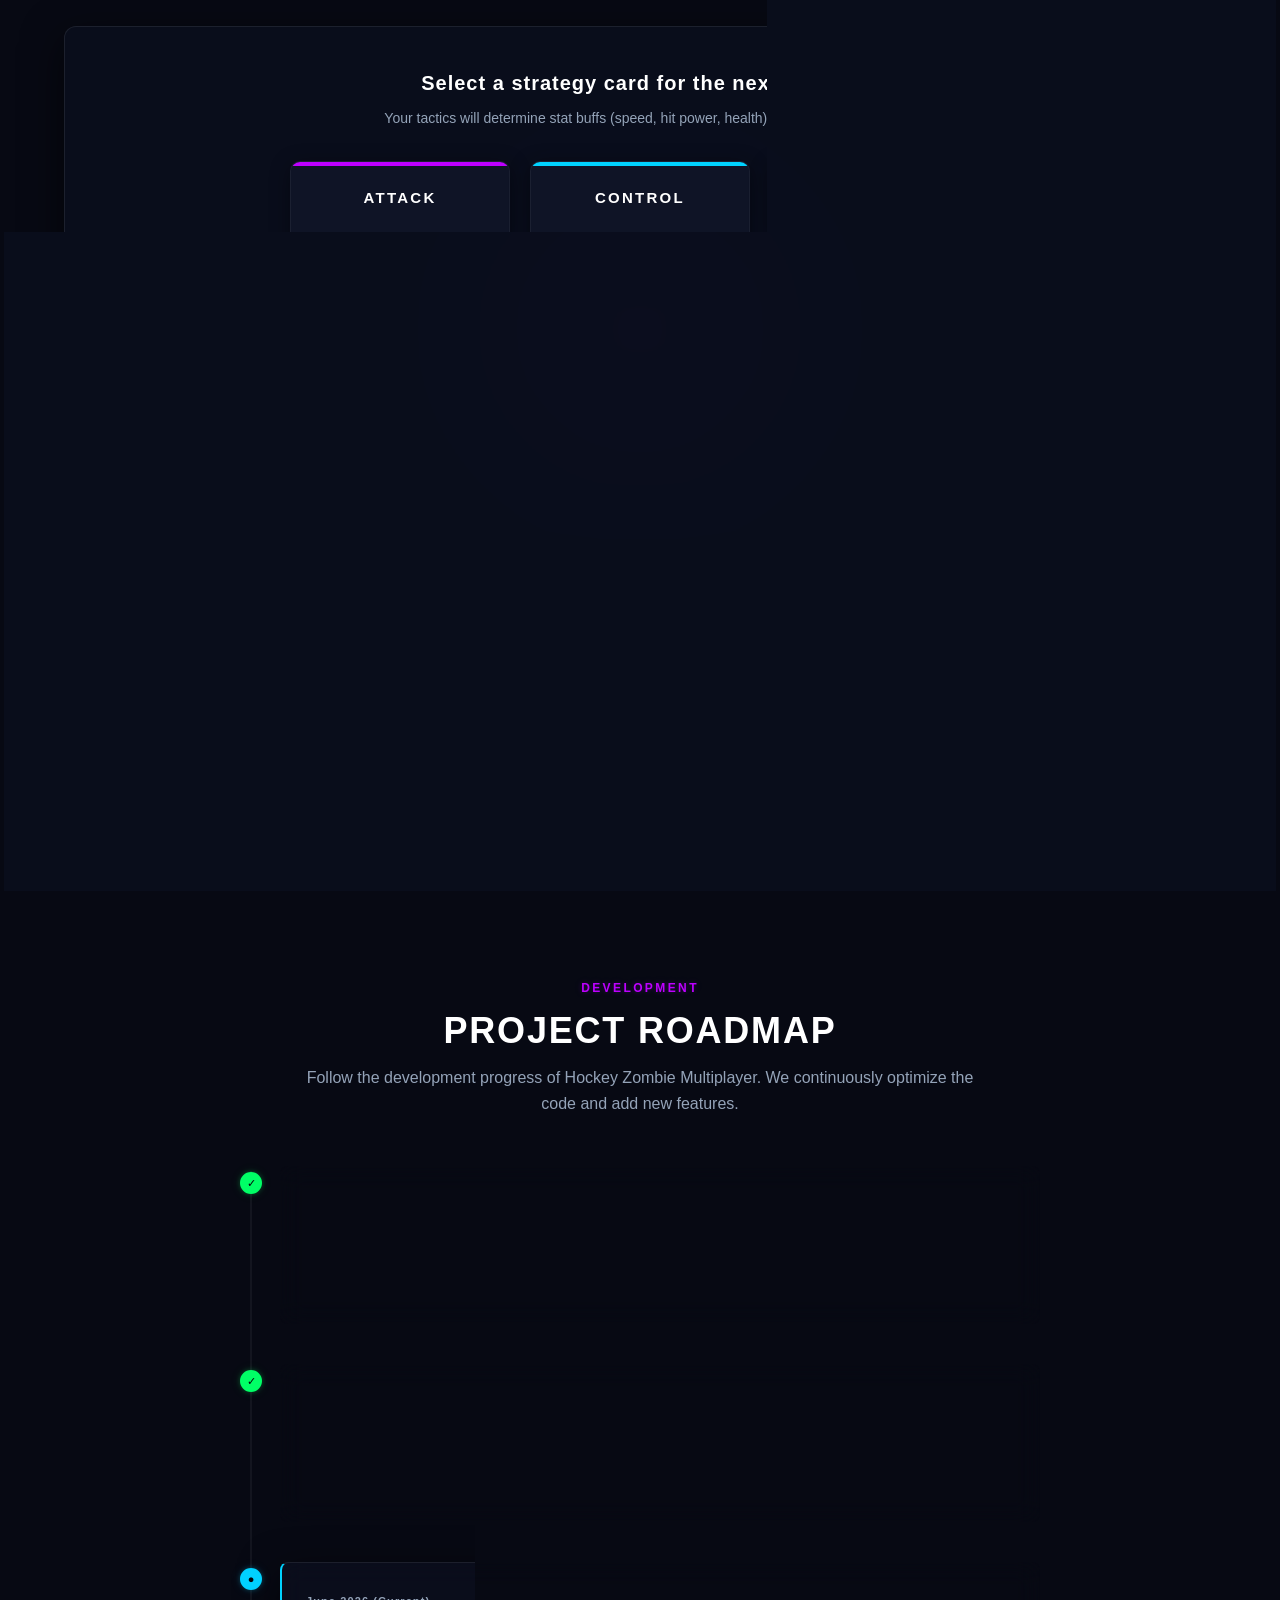
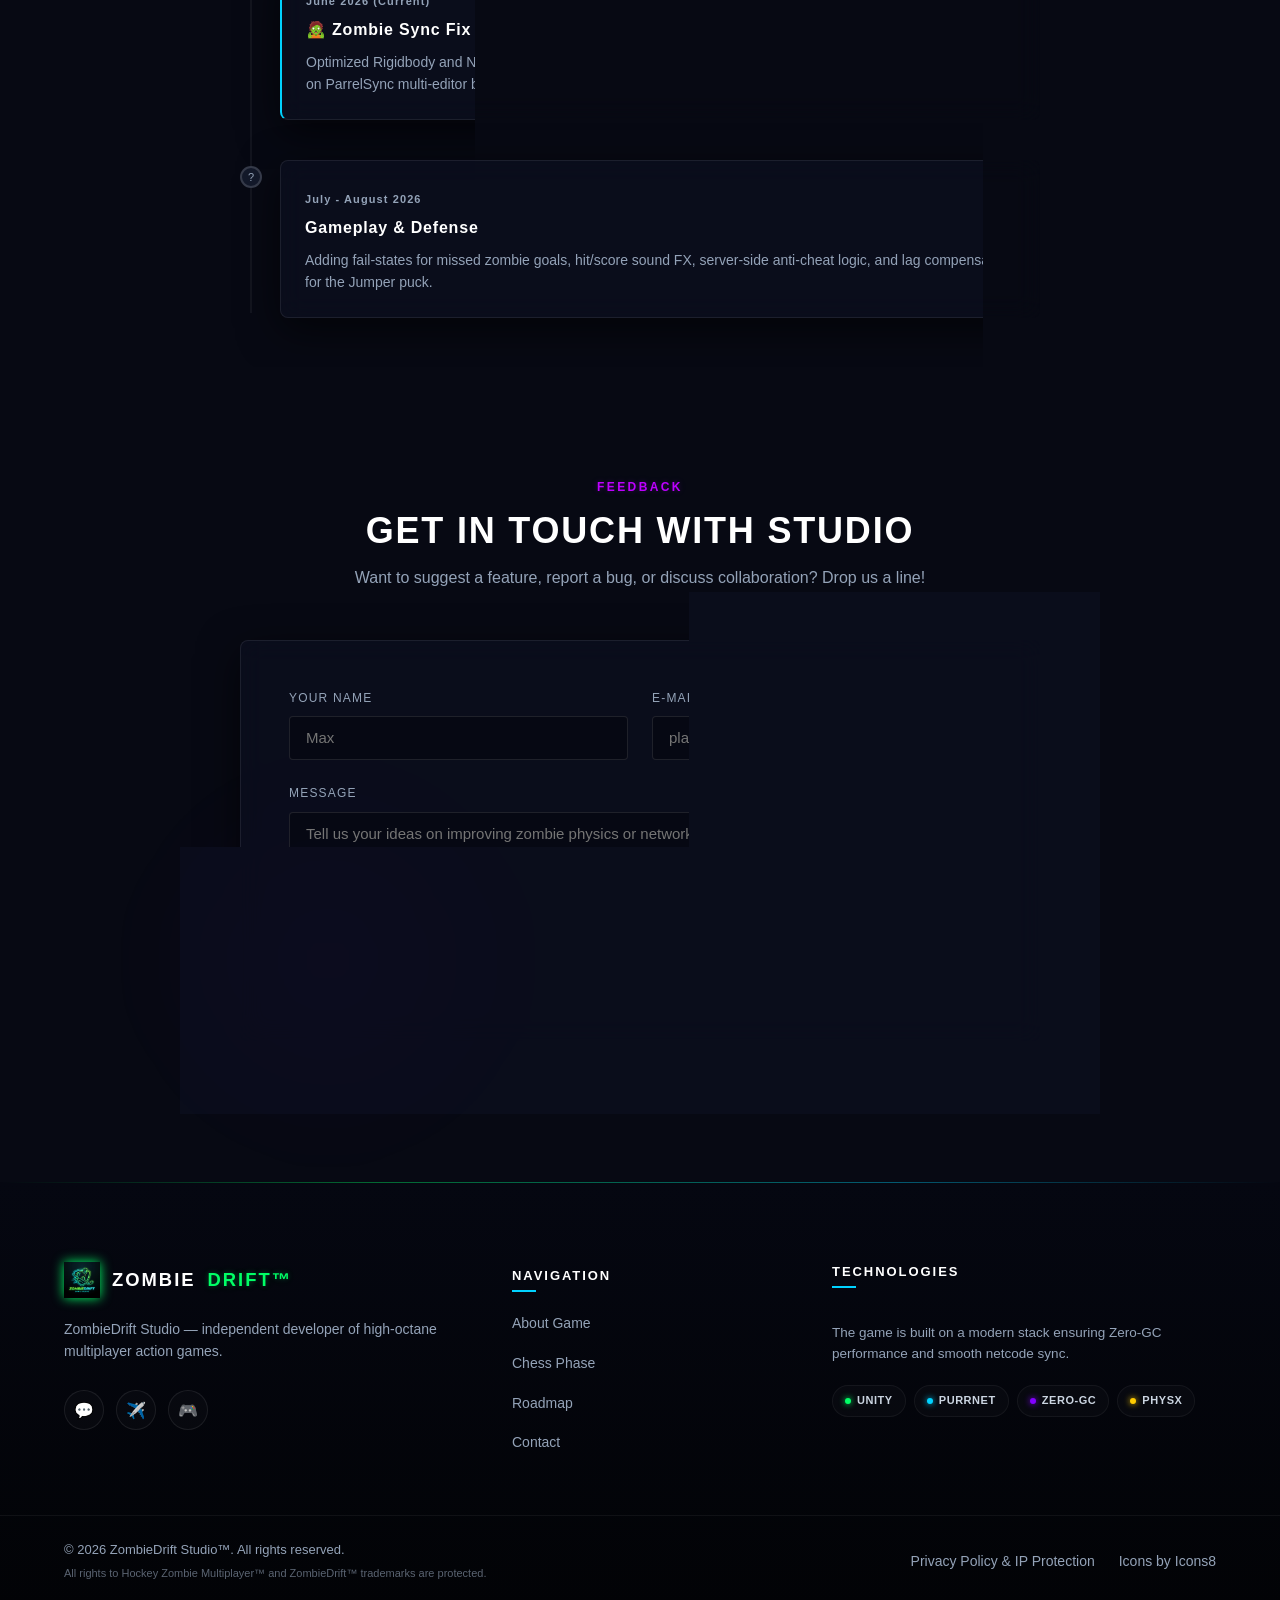
==== commit c81257ab: "refactor: update index and privacy pages and optimize core script functionality" ====
--- a/index.html
+++ b/index.html
@@ -403,6 +403,7 @@
                 <div class="footer-bottom-links">
                     <a href="privacy.html" class="footer-link" data-i18n="foot-legal-link">Политика конфиденциальности и
                         защита ИС</a>
+                    <a href="https://icons8.com" target="_blank" rel="noopener noreferrer" class="footer-link" data-i18n="foot-icons-link">Иконки от Icons8</a>
                 </div>
             </div>
         </div>
--- a/style.css
+++ b/style.css
@@ -849,20 +849,44 @@
 .slot-visual {
     width: 100%;
     max-width: 160px;
-    height: 50px;
+    height: 90px;
     background: #0a0d18;
     border: 1px solid rgba(255, 255, 255, 0.05);
-    border-radius: 4px;
-    display: flex;
+    border-radius: 8px;
+    display: flex;
+    flex-direction: column;
     align-items: center;
     justify-content: center;
     font-family: var(--font-heading);
-    font-size: 13px;
+    font-size: 12px;
     font-weight: bold;
     letter-spacing: 0.05em;
     transition: all 0.3s;
     text-align: center;
-    padding: 0 8px;
+    padding: 12px 8px;
+    gap: 8px;
+}
+
+.slot-icon {
+    width: 30px;
+    height: 30px;
+    object-fit: contain;
+    animation: slotPop 0.3s cubic-bezier(0.34, 1.56, 0.64, 1) forwards;
+}
+
+.slot-text {
+    animation: slotPop 0.3s ease forwards;
+}
+
+@keyframes slotPop {
+    0% {
+        transform: scale(0.85);
+        opacity: 0;
+    }
+    100% {
+        transform: scale(1);
+        opacity: 1;
+    }
 }
 
 .vs-divider {
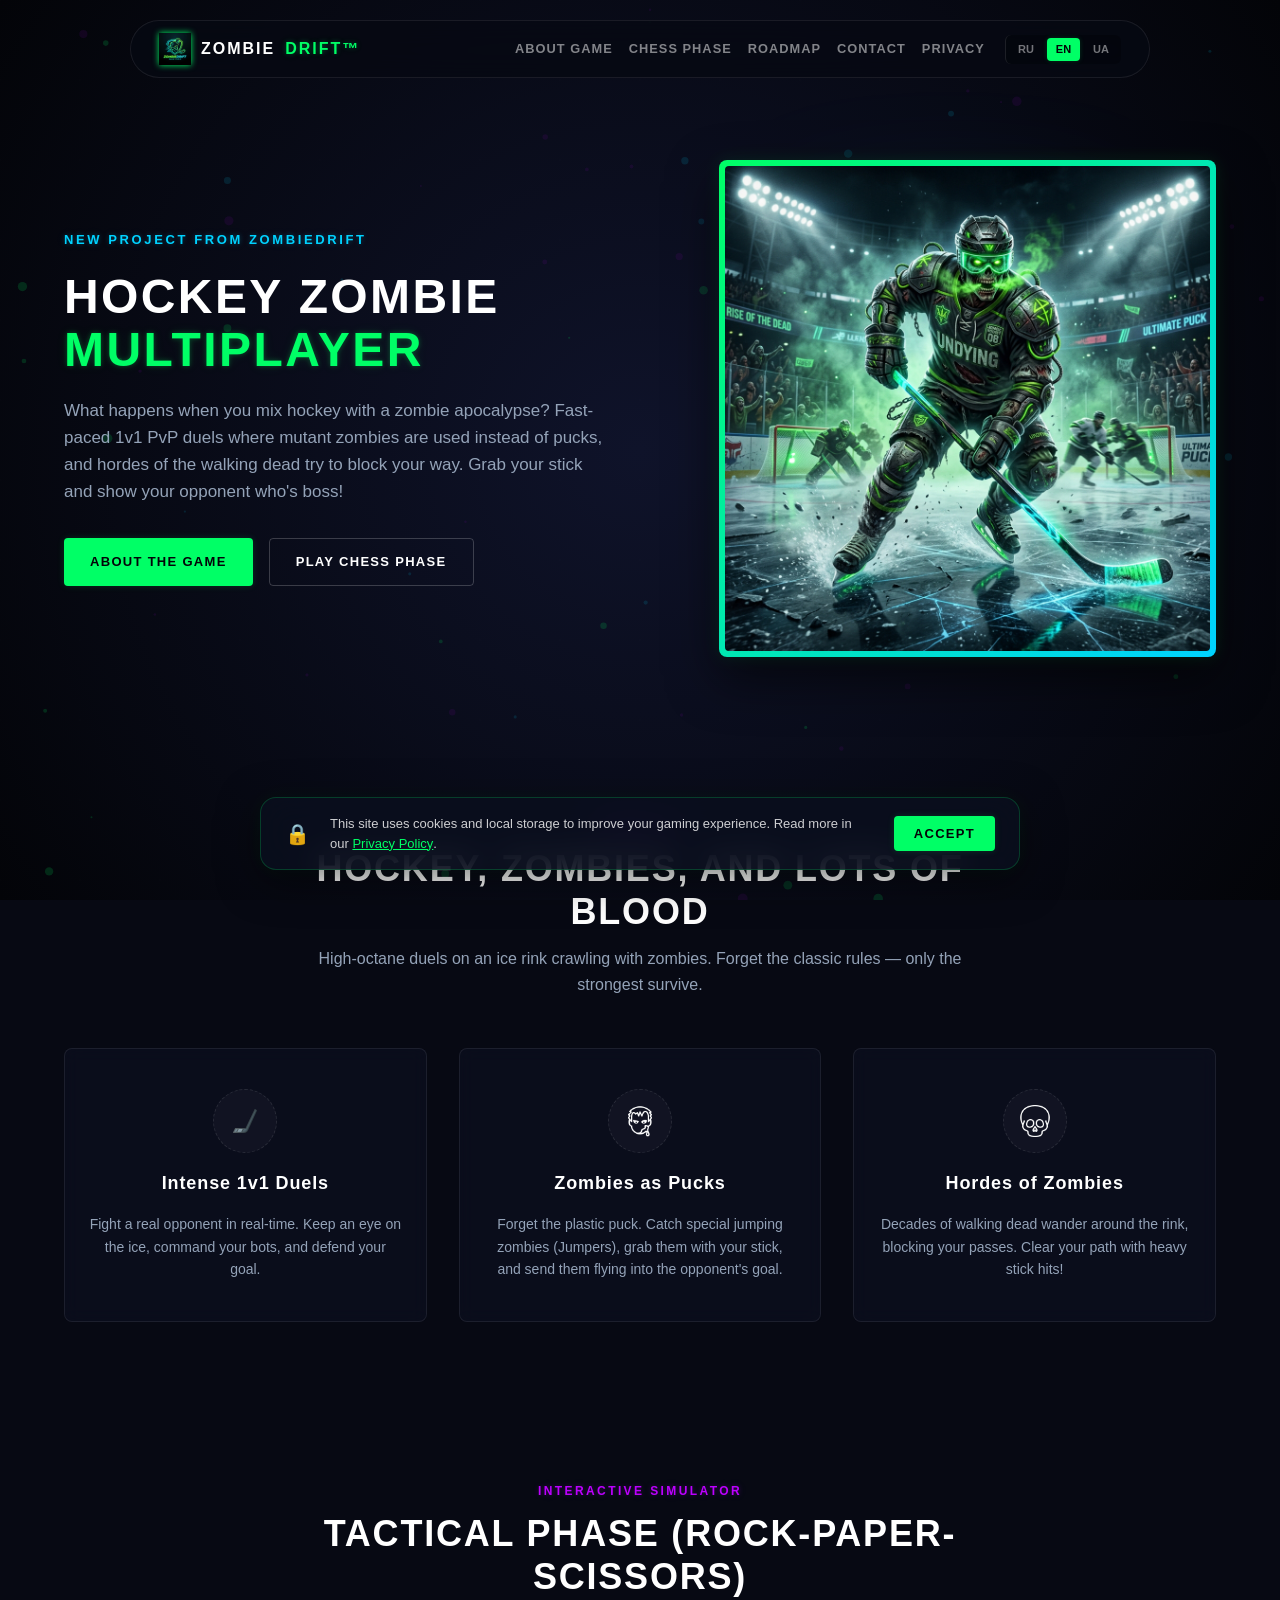
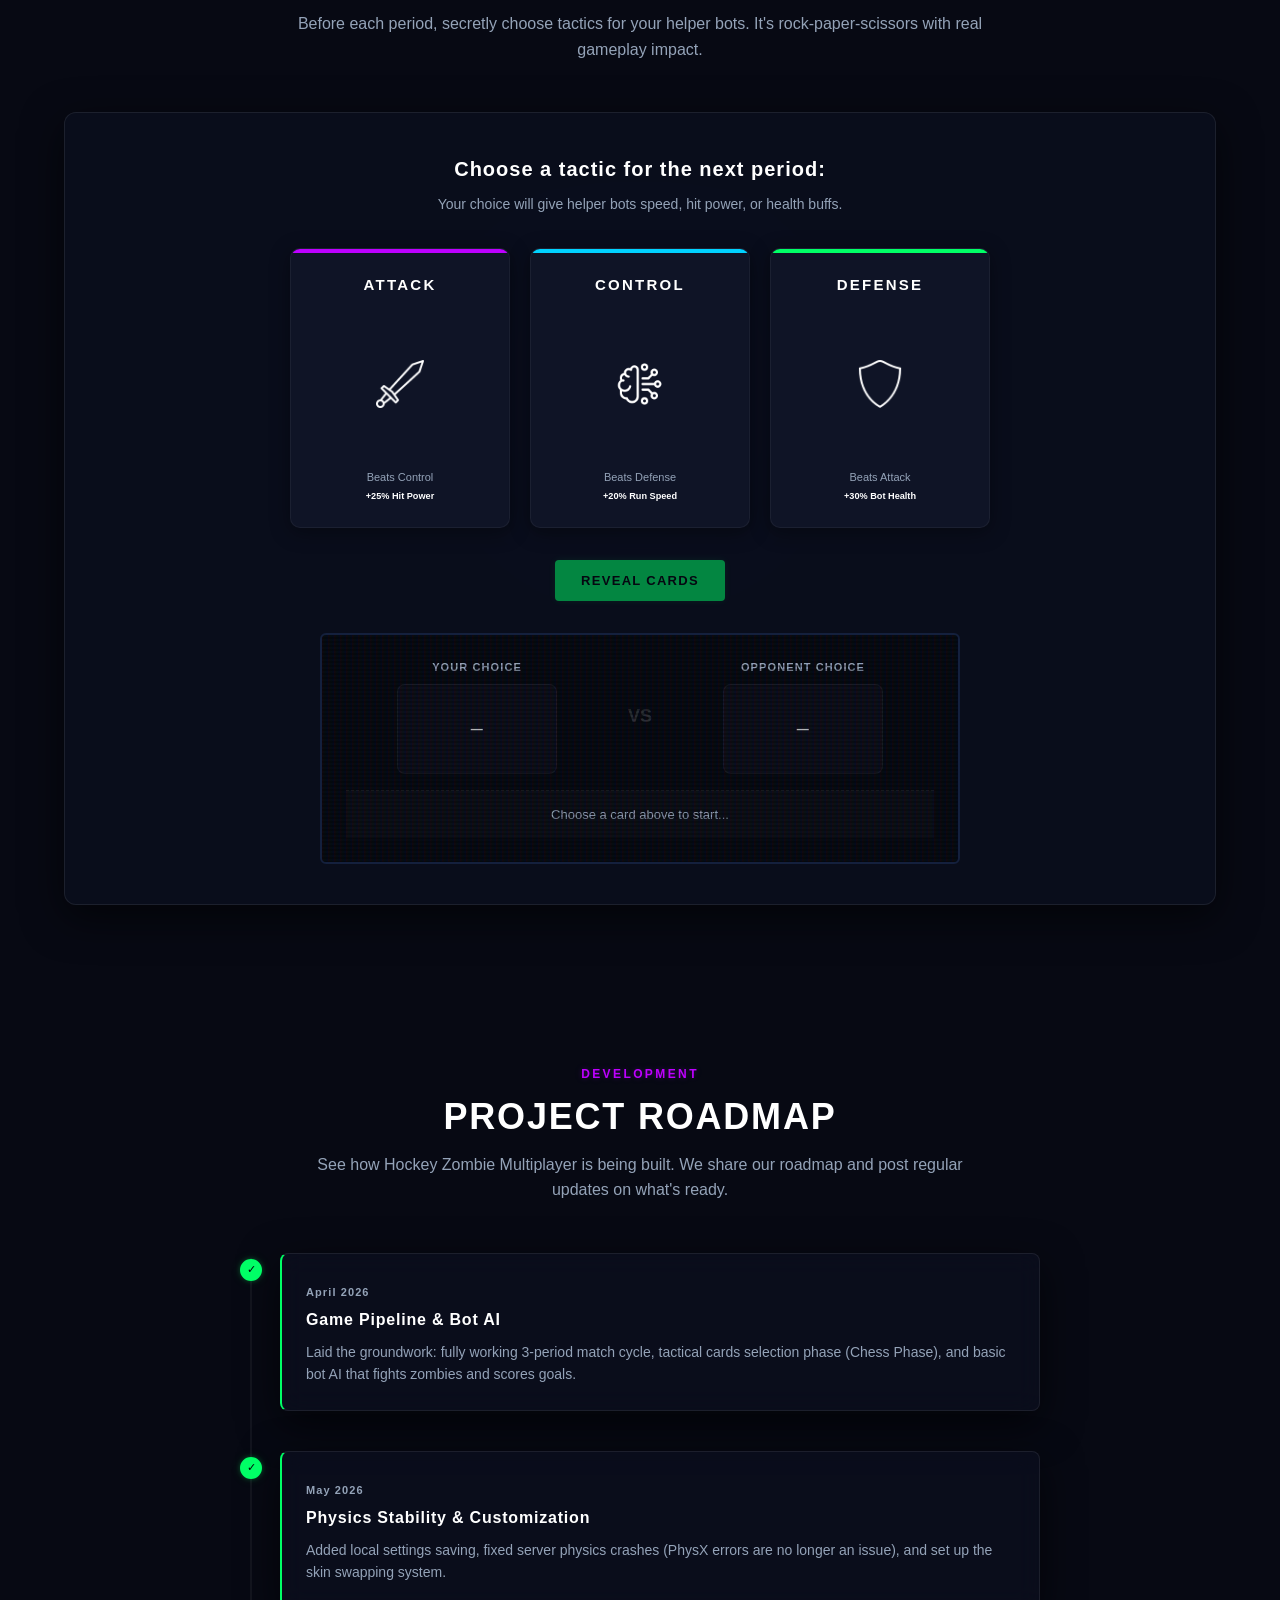
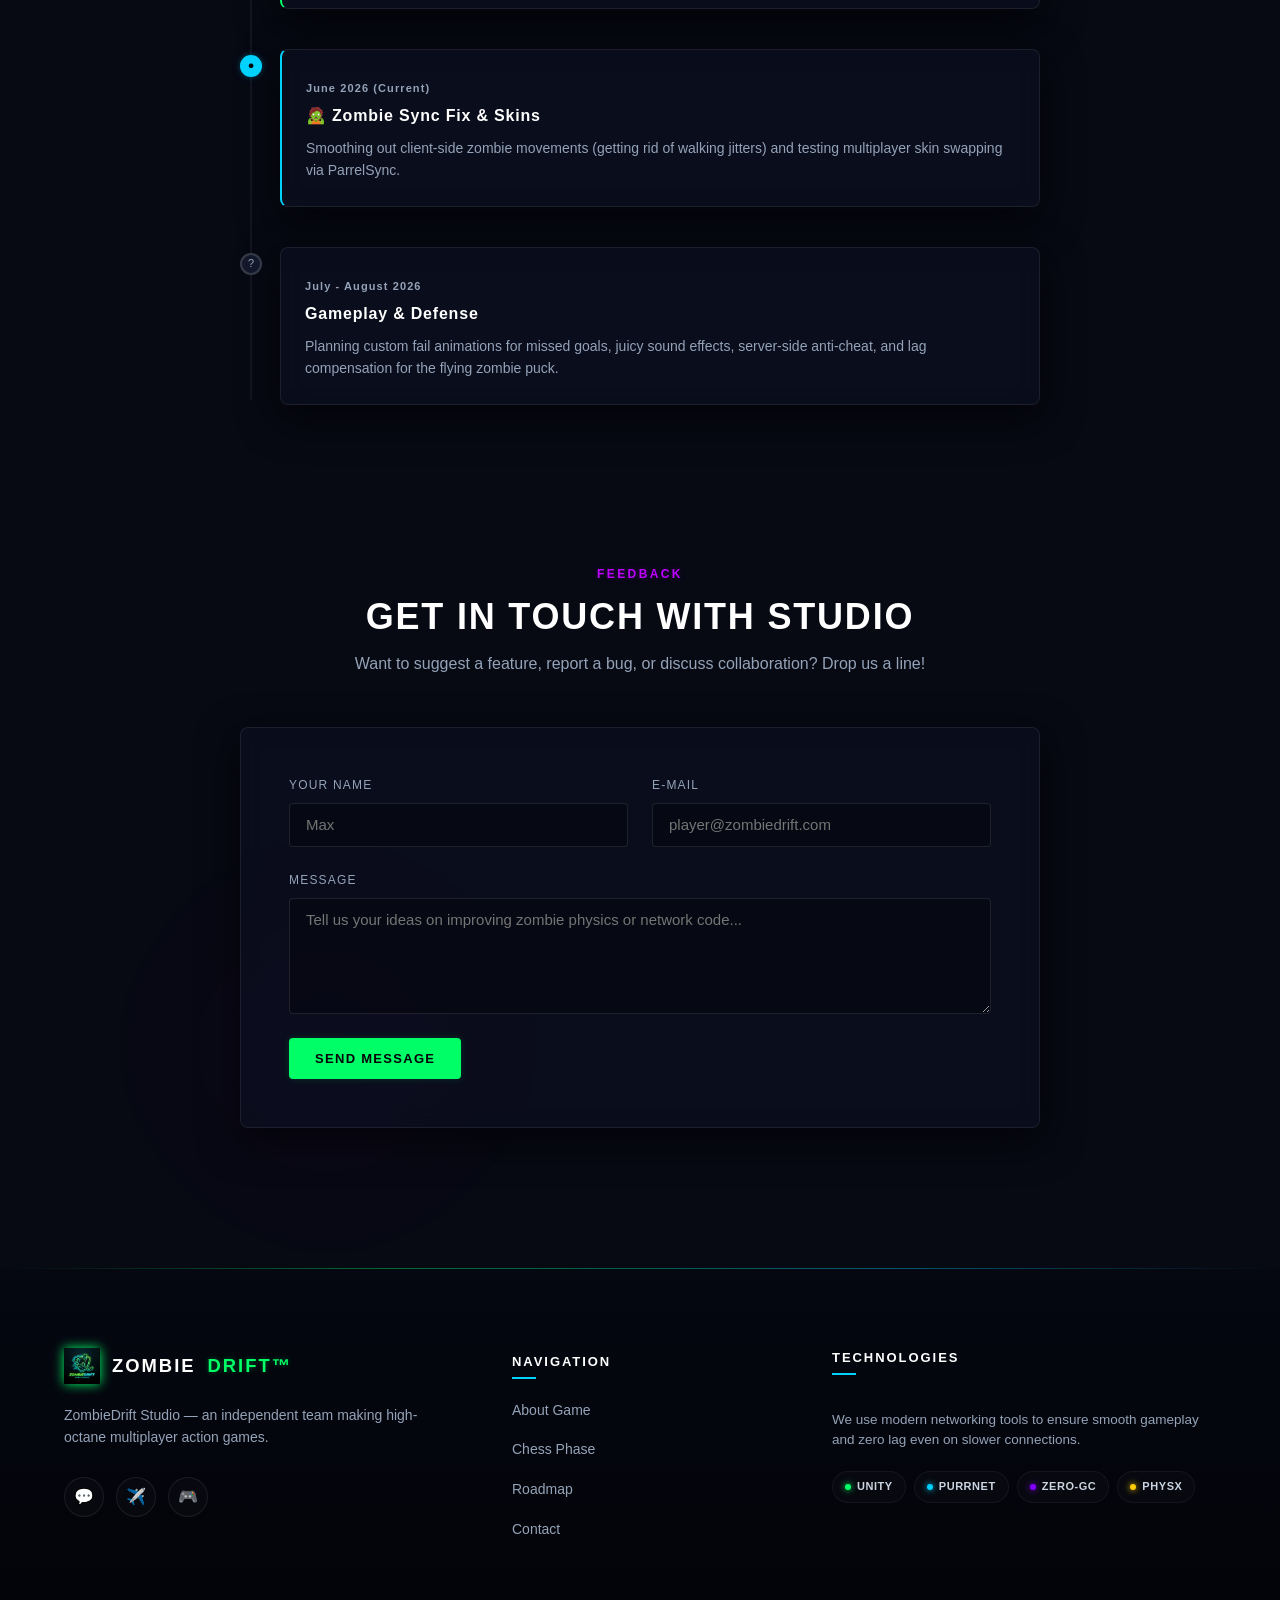
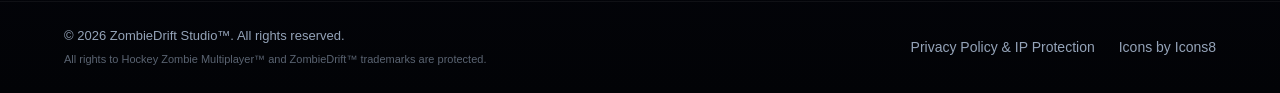
==== commit 6be81f0b: "feat: update game content and implement core logic enhancements in index and script files" ====
--- a/index.html
+++ b/index.html
@@ -109,12 +109,11 @@
             <div class="hero-glow"></div>
             <div class="container hero-container">
                 <div class="hero-content">
-                    <span class="hero-tagline" data-i18n="hero-tag">Свежий релиз от ZombieDrift</span>
+                    <span class="hero-tagline" data-i18n="hero-tag">Новый проект от ZombieDrift</span>
                     <h1 class="hero-title" data-i18n="hero-title">HOCKEY ZOMBIE<br><span
                             class="highlight-text">MULTIPLAYER</span></h1>
                     <p class="hero-desc" data-i18n="hero-desc">
-                        Безумный гибрид спортивного симулятора и кооперативного выживания в формате 1v1 PvP. Крушите
-                        толпы зомби клюшкой и забивайте прыгающих зомби-шайб в ворота противника!
+                        Что будет, если скрестить хоккей и зомби-апокалипсис? Ураганные PvP-дуэли 1 на 1, где вместо обычной шайбы прыгают зомби-мутанты, а толпа ходячих мертвецов на льду только мешает играть. Берите клюшку и покажите сопернику, кто тут босс!
                     </p>
                     <div class="hero-buttons">
                         <a href="#about-game" class="btn btn-primary" id="btn-hero-learn"
@@ -137,30 +136,25 @@
             <div class="container">
                 <div class="section-header">
                     <span class="section-tag" data-i18n="about-tag">Игровой процесс</span>
-                    <h2 class="section-title" data-i18n="about-title">СПОРТ. КРОВЬ. ВЫЖИВАНИЕ.</h2>
-                    <p class="section-subtitle" data-i18n="about-subtitle">Динамичные дуэли на ледовой арене с толпами
-                        зомби, где классические хоккейные правила смешались с апокалипсисом.</p>
+                    <h2 class="section-title" data-i18n="about-title">ХОККЕЙ, ЗОМБИ И МНОГО КРОВИ</h2>
+                    <p class="section-subtitle" data-i18n="about-subtitle">Ураганные дуэли на льду, кишащем зомби. Забудьте про классические правила — здесь выживает сильнейший.</p>
                 </div>
 
                 <div class="features-grid">
                     <div class="feature-card">
                         <div class="card-icon icon-pvp"></div>
-                        <h3 class="card-title" data-i18n="feat1-title">Интенсивный 1v1 PvP</h3>
-                        <p class="card-desc" data-i18n="feat1-desc">Вы играете против реального оппонента. Контролируйте
-                            лед, командуйте ботами-помощниками и защищайте свои ворота.</p>
+                        <h3 class="card-title" data-i18n="feat1-title">Жаркие дуэли 1 на 1</h3>
+                        <p class="card-desc" data-i18n="feat1-desc">Сражайтесь с реальным соперником в реальном времени. Следите за льдом, раздавайте приказы своим ботам и защищайте ворота.</p>
                     </div>
                     <div class="feature-card">
                         <div class="card-icon icon-jumper"></div>
-                        <h3 class="card-title" data-i18n="feat2-title">Живые "Зомби-Шайбы"</h3>
-                        <p class="card-desc" data-i18n="feat2-desc">Обычные шайбы устарели! Выслеживайте особых
-                            зомби-прыгунов (Jumpers), захватывайте их клюшкой и запускайте мощными бросками в ворота.
-                        </p>
+                        <h3 class="card-title" data-i18n="feat2-title">Зомби вместо шайбы</h3>
+                        <p class="card-desc" data-i18n="feat2-desc">Забудьте про пластиковый диск. Ловите особых прыгучих зомби (Jumpers), перехватывайте их клюшкой и отправляйте мощным щелчком прямо в ворота соперника.</p>
                     </div>
                     <div class="feature-card">
                         <div class="card-icon icon-horde"></div>
-                        <h3 class="card-title" data-i18n="feat3-title">50+ Зомби на арене</h3>
-                        <p class="card-desc" data-i18n="feat3-desc">Толпы ходячих мертвецов постоянно мешают игре.
-                            Зачищайте лед сильными ударами клюшки, чтобы пробиться к цели.</p>
+                        <h3 class="card-title" data-i18n="feat3-title">Толпа зомби под ногами</h3>
+                        <p class="card-desc" data-i18n="feat3-desc">На арене постоянно шатаются десятки мертвецов, которые мешают пасовать и бегать. Пробивайте себе дорогу сильными ударами клюшки!</p>
                     </div>
                 </div>
             </div>
@@ -172,16 +166,14 @@
             <div class="container">
                 <div class="section-header">
                     <span class="section-tag" data-i18n="chess-tag">Интерактивный симулятор</span>
-                    <h2 class="section-title" data-i18n="chess-title">ШАХМАТНАЯ ФАЗА (RPS)</h2>
-                    <p class="section-subtitle" data-i18n="chess-subtitle">Перед началом каждого периода игроки тайно
-                        выбирают карты стратегии для ботов-хоккеистов по принципу Камень-Ножницы-Бумага.</p>
+                    <h2 class="section-title" data-i18n="chess-title">ТАКТИЧЕСКАЯ ФАЗА (КАМЕНЬ, НОЖНИЦЫ, БУМАГА)</h2>
+                    <p class="section-subtitle" data-i18n="chess-subtitle">Перед каждым периодом вы тайно выбираете тактику для своих ботов-помощников. Это как камень-ножницы-бумага, но с реальным влиянием на геймплей.</p>
                 </div>
 
                 <div class="chess-simulator-box">
                     <div class="simulator-intro">
-                        <h3 data-i18n="chess-intro-title">Выберите карту стратегии на следующий период:</h3>
-                        <p data-i18n="chess-intro-desc">Ваша тактика определит баффы характеристик (скорость, сила
-                            удара, здоровье) ваших ботов-помощников.</p>
+                        <h3 data-i18n="chess-intro-title">Выберите тактику на следующий период:</h3>
+                        <p data-i18n="chess-intro-desc">Ваш выбор даст ботам-помощникам баффы к скорости, силе удара или здоровью.</p>
                     </div>
 
                     <div class="cards-container">
@@ -254,8 +246,7 @@
                 <div class="section-header">
                     <span class="section-tag" data-i18n="road-tag">Развитие</span>
                     <h2 class="section-title" data-i18n="road-title">ДОРОЖНАЯ КАРТА ПРОЕКТА</h2>
-                    <p class="section-subtitle" data-i18n="road-subtitle">Следите за прогрессом разработки Hockey Zombie
-                        Multiplayer. Мы постоянно улучшаем код и добавляем новые возможности.</p>
+                    <p class="section-subtitle" data-i18n="road-subtitle">Следите за тем, как создается Hockey Zombie Multiplayer. Мы делимся планами и регулярно рассказываем, что уже готово.</p>
                 </div>
 
                 <div class="roadmap-timeline">
@@ -264,9 +255,7 @@
                         <div class="timeline-content glass-panel">
                             <span class="timeline-date" data-i18n="road-date1">Апрель 2026</span>
                             <h4 data-i18n="road-title1">Игровой пайплайн и ИИ ботов</h4>
-                            <p data-i18n="road-desc1">Реализован полный цикл 3-периодного матча, сетевая фаза выбора
-                                карт стратегий (Chess Phase) и авторитетный ИИ ботов-хоккеистов, способных бить зомби и
-                                забивать прыгунов.</p>
+                            <p data-i18n="road-desc1">Собрали базу: готов полный матч из 3 периодов, фаза выбора тактики (Chess Phase) и базовый интеллект ботов — они уже умеют отбиваться от зомби и забивать голы.</p>
                         </div>
                     </div>
 
@@ -275,9 +264,7 @@
                         <div class="timeline-content glass-panel">
                             <span class="timeline-date" data-i18n="road-date2">Май 2026</span>
                             <h4 data-i18n="road-title2">Физическая стабильность и кастомизация</h4>
-                            <p data-i18n="road-desc2">Интегрирован менеджер данных игрока (PlayerDataManager) с
-                                поддержкой PlayerPrefs. Добавлена NaN-валидация для пресечения PhysX крашей на сервере.
-                                Подготовлен визуальный контроллер смены материалов.</p>
+                            <p data-i18n="road-desc2">Сделали сохранение настроек игрока, исправили баг с падением физики на сервере (PhysX краши больше не страшны) и настроили систему смены скинов.</p>
                         </div>
                     </div>
 
@@ -286,9 +273,7 @@
                         <div class="timeline-content glass-panel animate-pulse-border">
                             <span class="timeline-date" data-i18n="road-date3">Июнь 2026 (Текущий этап)</span>
                             <h4 data-i18n="road-title3">🧟 Исправление синхронизации зомби & Скины</h4>
-                            <p data-i18n="road-desc3">Оптимизация работы Rigidbody и NavMeshAgent зомби на стороне
-                                клиента (избавление от подергиваний). Развертывание UI смены скинов хоккеистов на
-                                ParrelSync мультиплеерных тестах.</p>
+                            <p data-i18n="road-desc3">Сглаживаем сетевые движения зомби (убираем подергивания при ходьбе), тестируем интерфейс выбора скинов в мультиплеере через ParrelSync.</p>
                         </div>
                     </div>
 
@@ -297,9 +282,7 @@
                         <div class="timeline-content glass-panel">
                             <span class="timeline-date" data-i18n="road-date4">Июль - Август 2026</span>
                             <h4 data-i18n="road-title4">Геймплей и защита</h4>
-                            <p data-i18n="road-desc4">Внедрение механики фрейл-стейта при пропущенных голах от зомби,
-                                аудиосистемы озвучки голов и серверного античита (Server-side validation) с
-                                лагокомпенсацией для "шайбы".</p>
+                            <p data-i18n="road-desc4">Планируем добавить анимации при пропущенных голах, сочные звуковые эффекты, серверный античит и компенсацию задержек (лагкомпенсацию) для шайбы, что летит.</p>
                         </div>
                     </div>
                 </div>
@@ -354,8 +337,7 @@
                     <img src="assets/zombiedrift_logo.png" alt="ZombieDrift Logo" class="footer-logo">
                     <span class="brand-zombie">ZOMBIE</span><span class="brand-drift">DRIFT™</span>
                 </a>
-                <p data-i18n="foot-desc" class="footer-brand-desc">ZombieDrift Studio — независимый разработчик
-                    высокодинамичных мультиплеерных экшенов.</p>
+                <p data-i18n="foot-desc" class="footer-brand-desc">ZombieDrift Studio — независимая команда, которая делает бодрые мультиплеерные экшены.</p>
                 <div class="footer-socials">
                     <a href="https://discord.gg/" target="_blank" class="social-btn btn-discord" aria-label="Discord">
                         <span class="social-icon">💬</span>
@@ -382,8 +364,7 @@
 
             <div class="footer-tech">
                 <h4 class="footer-section-title" data-i18n="foot-tech-title">Технологии</h4>
-                <p class="footer-tech-desc" data-i18n="foot-tech-desc">Игра построена на современном стеке для
-                    обеспечения нулевого GC и плавной сетевой синхронизации.</p>
+                <p class="footer-tech-desc" data-i18n="foot-tech-desc">Используем продвинутые сетевые технологии, чтобы игра шла плавно и без лагов даже при слабом интернете.</p>
                 <div class="tech-badges">
                     <span class="tech-badge badge-unity"><span class="badge-dot dot-unity"></span>Unity</span>
                     <span class="tech-badge badge-purrnet"><span class="badge-dot dot-purrnet"></span>PurrNet</span>
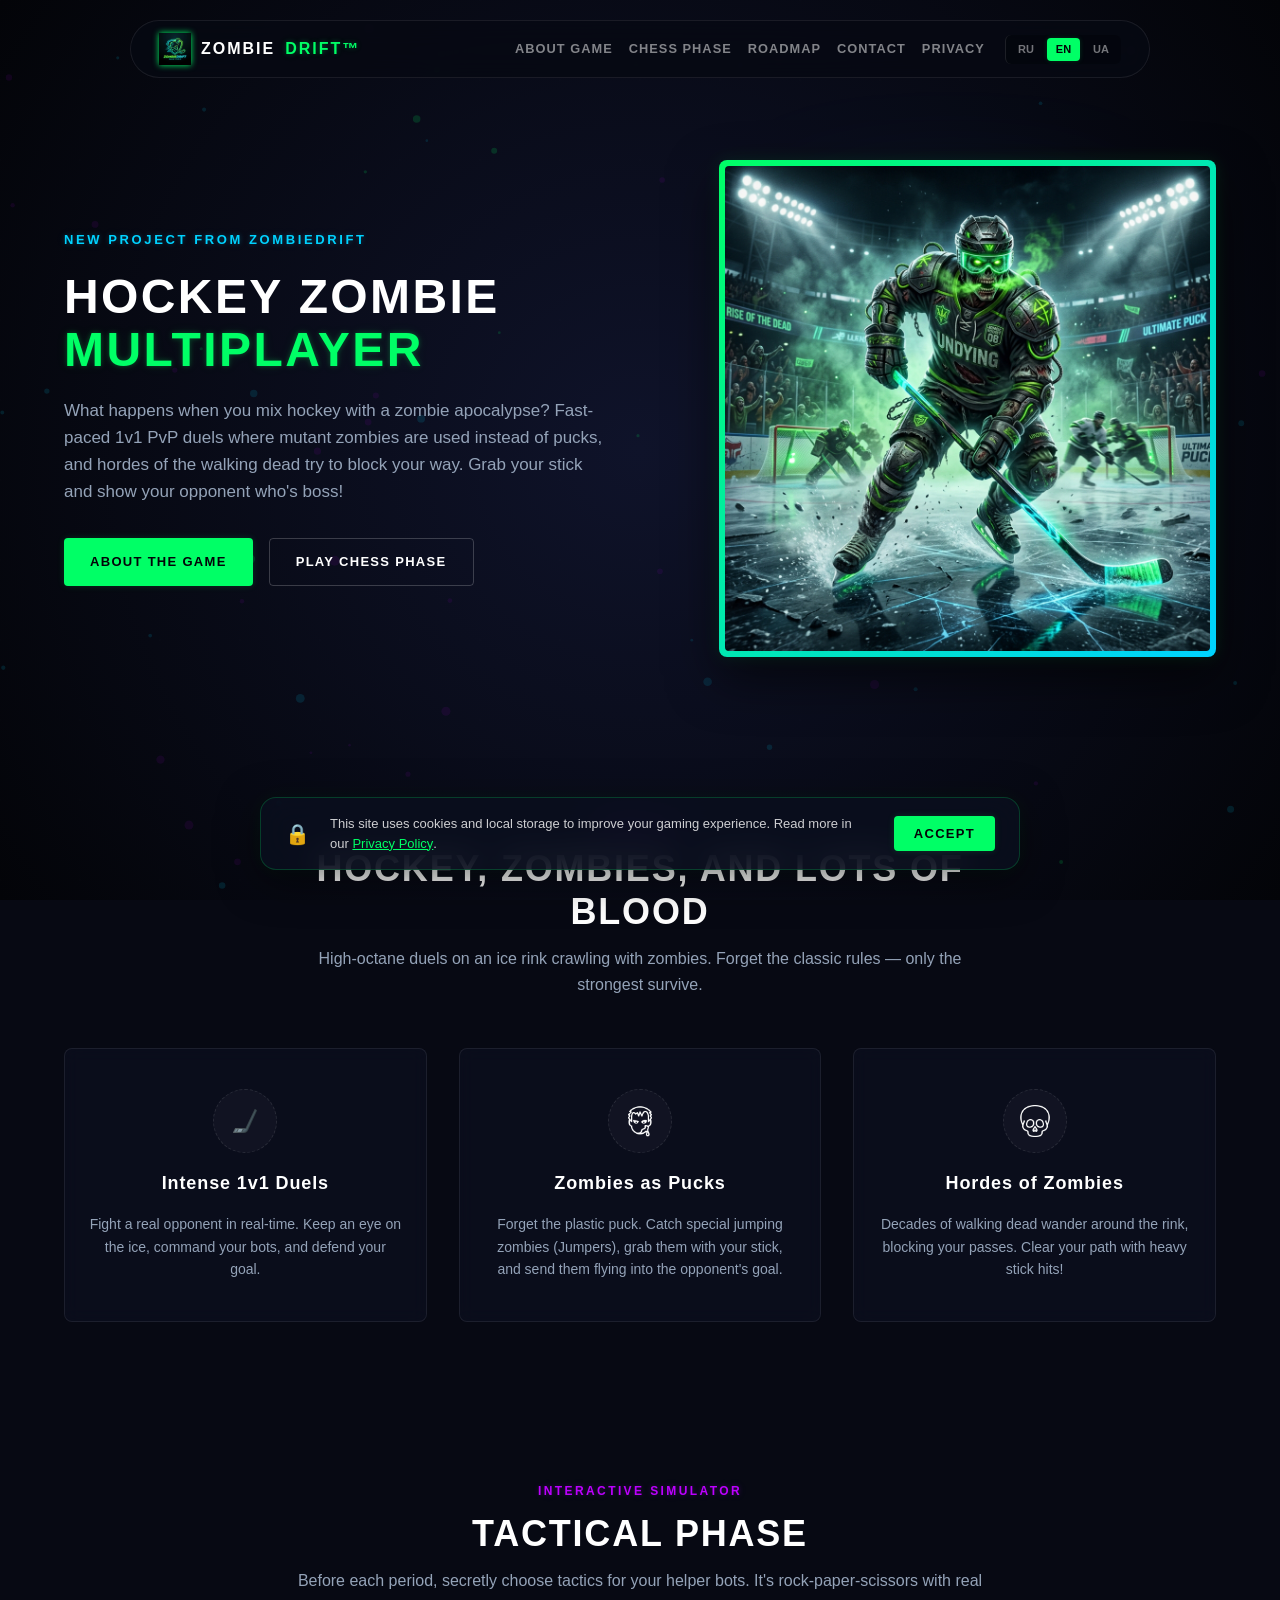
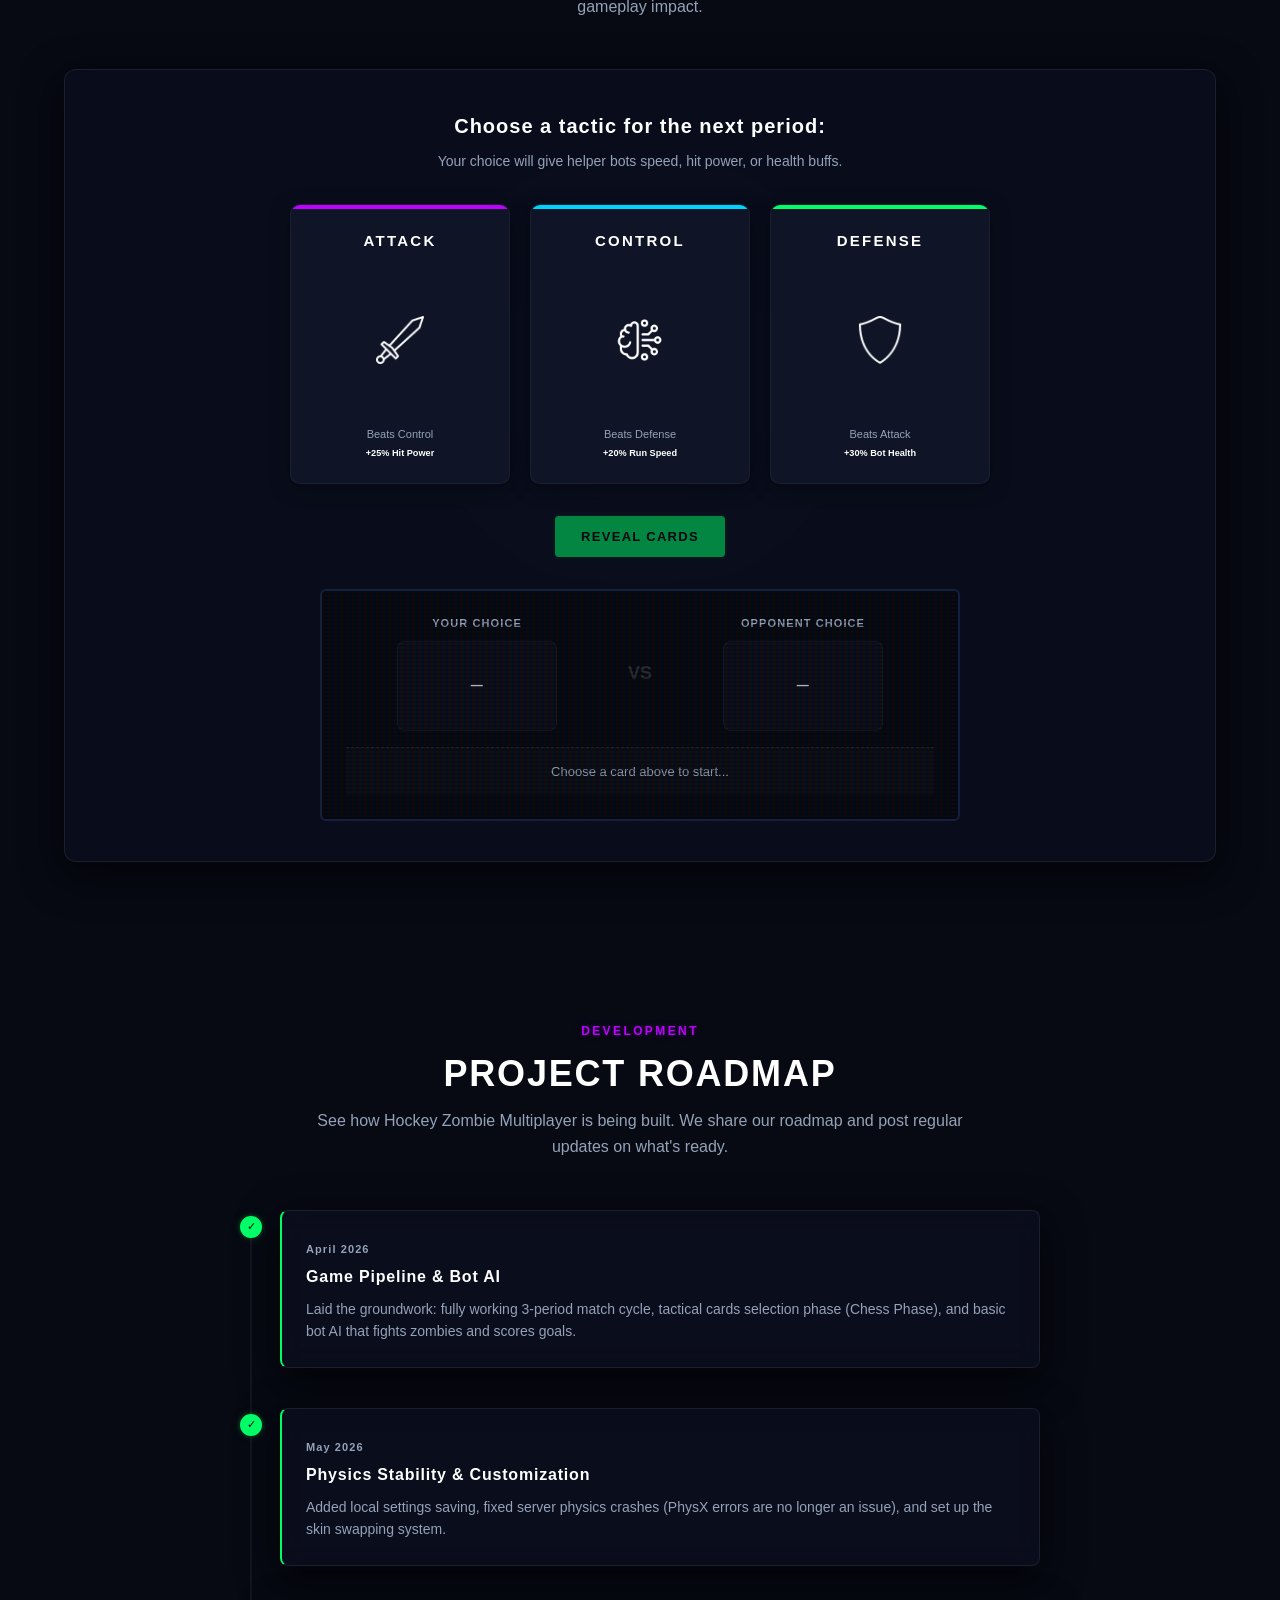
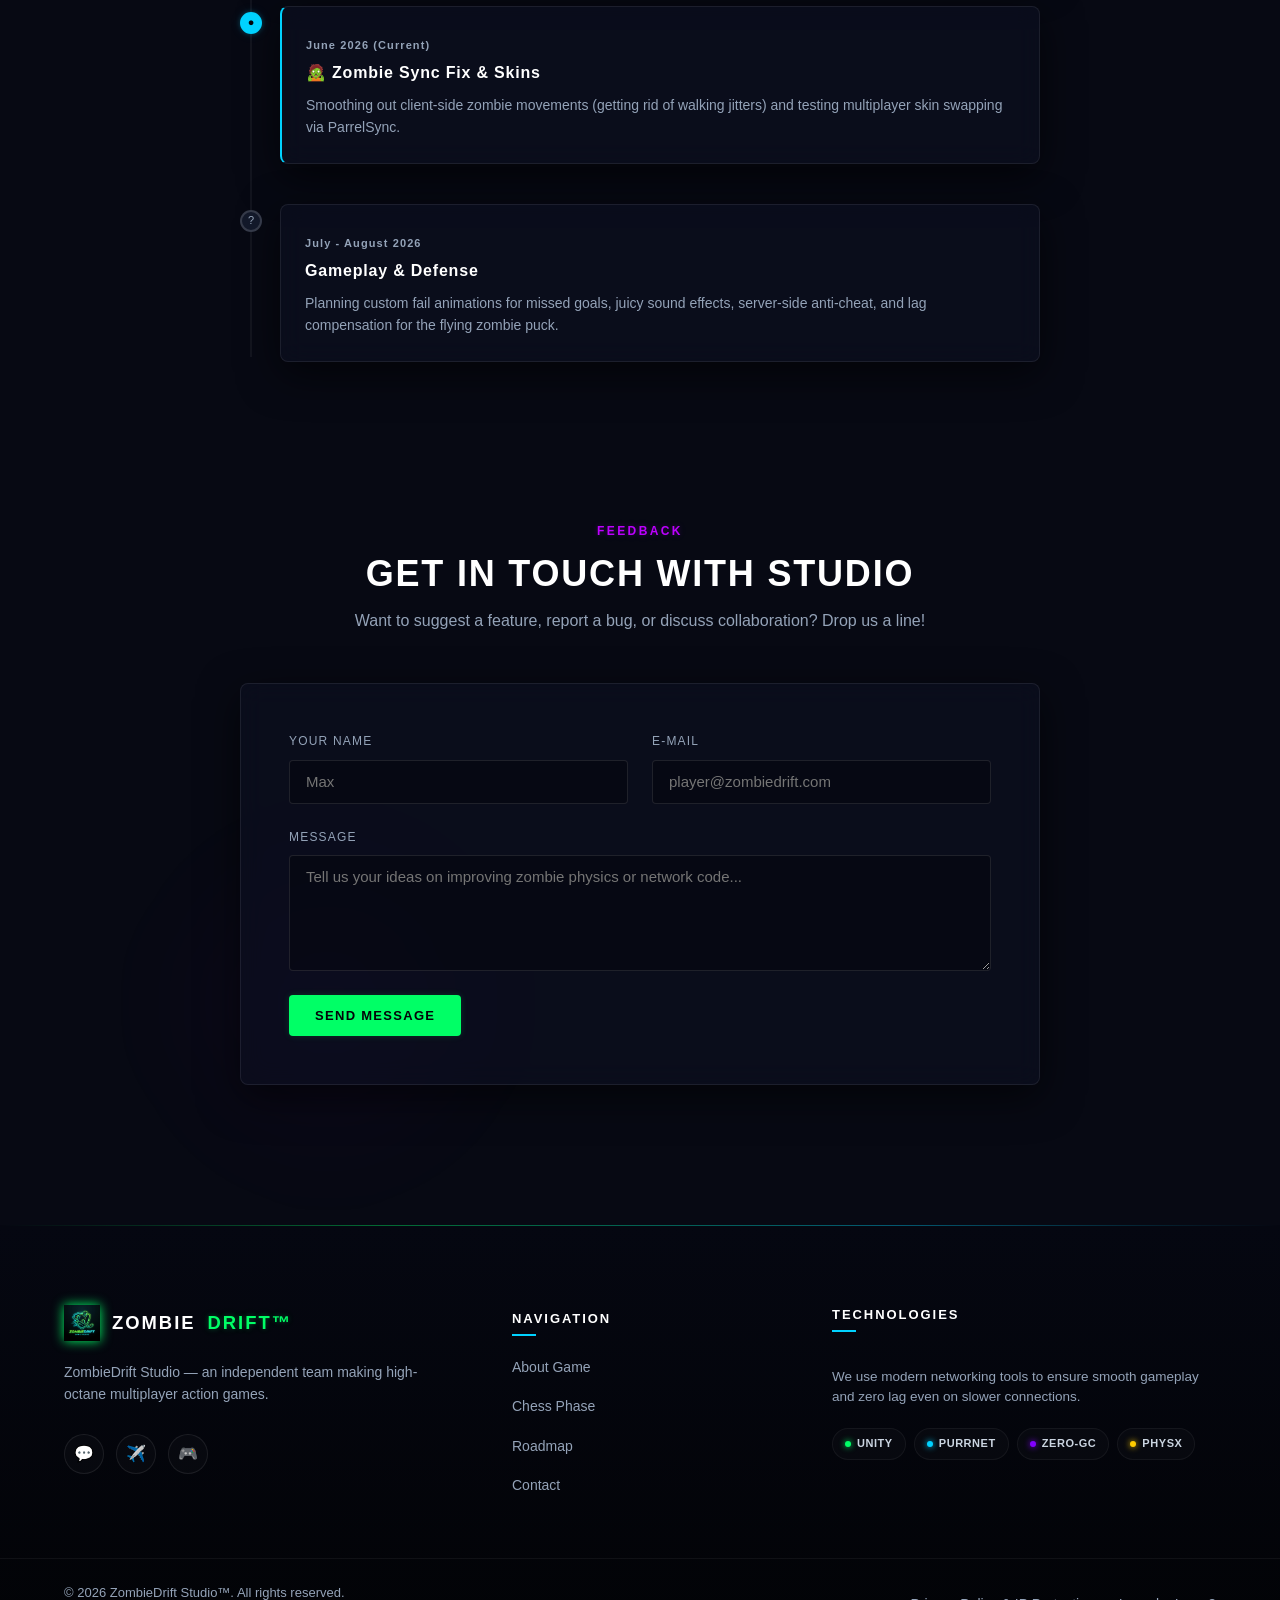
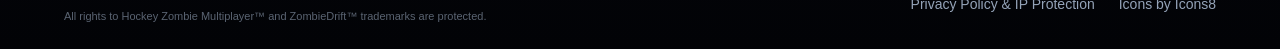
==== commit 24dd13f3: "feat: update index structure and refactor gameplay logic in script" ====
--- a/index.html
+++ b/index.html
@@ -166,7 +166,7 @@
             <div class="container">
                 <div class="section-header">
                     <span class="section-tag" data-i18n="chess-tag">Интерактивный симулятор</span>
-                    <h2 class="section-title" data-i18n="chess-title">ТАКТИЧЕСКАЯ ФАЗА (КАМЕНЬ, НОЖНИЦЫ, БУМАГА)</h2>
+                    <h2 class="section-title" data-i18n="chess-title">ТАКТИЧЕСКАЯ ФАЗА</h2>
                     <p class="section-subtitle" data-i18n="chess-subtitle">Перед каждым периодом вы тайно выбираете тактику для своих ботов-помощников. Это как камень-ножницы-бумага, но с реальным влиянием на геймплей.</p>
                 </div>
 
